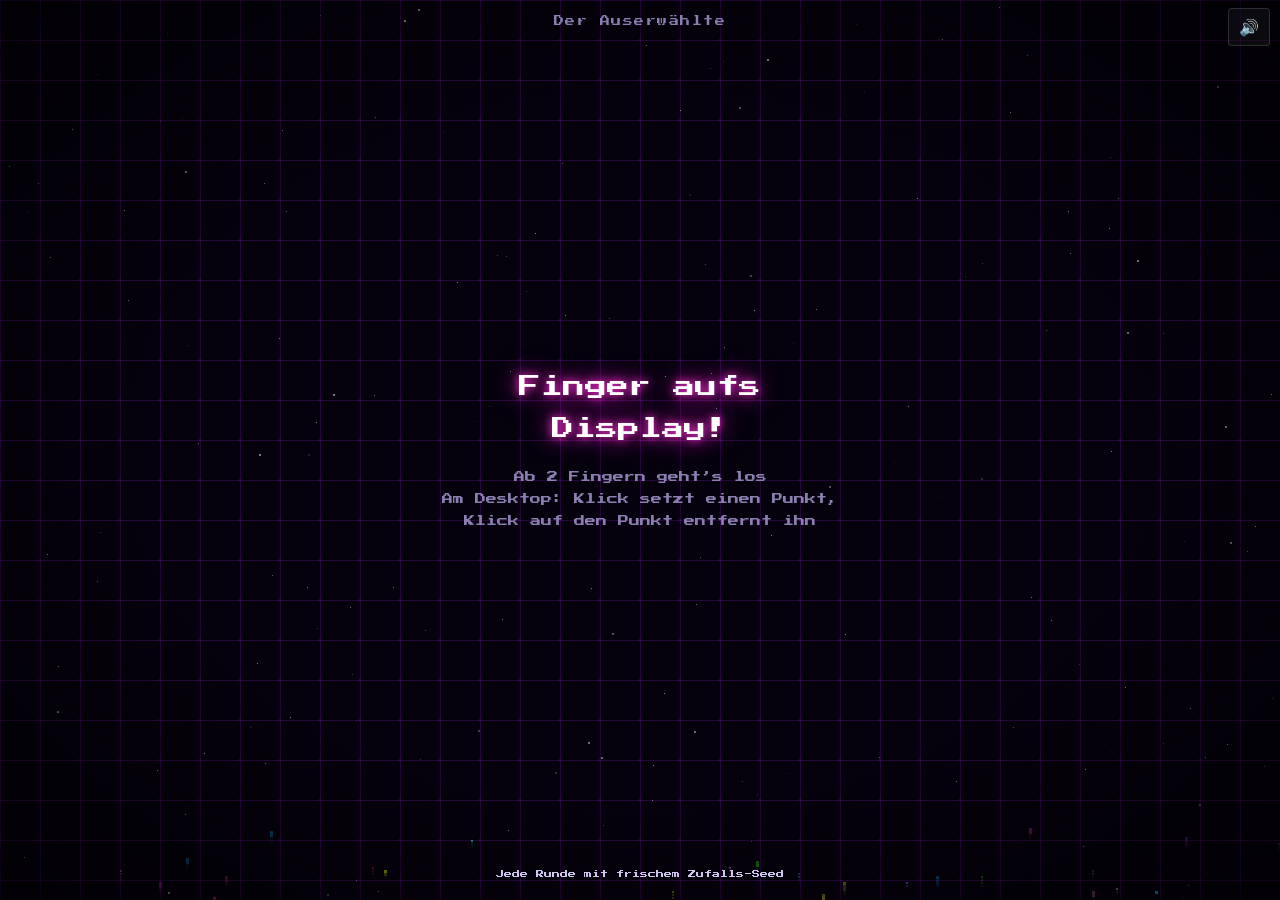
==== index.html @ 7e5a605e "index.html: Escape-Artefakte entfernen, die das Skript blockierten Zeile 58 enthielt $(\'msg\'), $(\" ====
<!DOCTYPE html>
<html lang="de">
<head>
<meta charset="utf-8">
<meta name="viewport" content="width=device-width, initial-scale=1, maximum-scale=1, user-scalable=no, viewport-fit=cover">
<meta name="theme-color" content="#05010d">
<meta name="apple-mobile-web-app-capable" content="yes">
<meta name="mobile-web-app-capable" content="yes">
<meta name="apple-mobile-web-app-status-bar-style" content="black-translucent">
<meta name="apple-mobile-web-app-title" content="Auserwählt">
<title>Der Auserwählte</title>
<link rel="preconnect" href="https://fonts.googleapis.com">
<link rel="preconnect" href="https://fonts.gstatic.com" crossorigin>
<link href="https://fonts.googleapis.com/css2?family=Press+Start+2P&display=swap" rel="stylesheet">
<style>
:root{--bg:#05010d;--fg:#f3ecff;--dim:#8a7fb0;--c:#ff2bd6;color-scheme:dark;box-sizing:border-box;padding-top:env(safe-area-inset-top,0px);padding-bottom:env(safe-area-inset-bottom,0px)}
@media (prefers-color-scheme: dark){:root:not([data-theme="light"]){--bg:#05010d;--fg:#f3ecff;--dim:#8a7fb0}}
:root[data-theme="dark"]{--bg:#05010d;--fg:#f3ecff;--dim:#8a7fb0}
*,*::before,*::after{box-sizing:inherit}
html{scroll-padding-top:env(safe-area-inset-top,0px)}
html,body{height:100%;margin:0;overflow:hidden;background:var(--bg);color:var(--fg);touch-action:none;-webkit-user-select:none;user-select:none;-webkit-touch-callout:none;overscroll-behavior:none;-webkit-tap-highlight-color:transparent}
body{font-family:"Press Start 2P",ui-monospace,"Courier New",monospace}
canvas{position:fixed;inset:0;width:100%;height:100%;display:block;touch-action:none}
.fx{position:fixed;inset:0;pointer-events:none}
#scan{background:repeating-linear-gradient(to bottom,transparent 0 3px,rgba(0,0,0,.07) 3px 4px)}
#vig{background:radial-gradient(ellipse at center,transparent 55%,rgba(0,0,0,.65) 100%)}
.hud{position:fixed;left:0;right:0;pointer-events:none;text-align:center;padding:0 18px}
#top{top:calc(env(safe-area-inset-top,0px) + 16px);font-size:10px;letter-spacing:.15em;color:var(--dim)}
#msg{top:50%;transform:translateY(-50%);font-size:clamp(13px,4vw,22px);line-height:1.9;color:#fff;text-shadow:0 0 8px var(--c),0 0 24px var(--c);transition:opacity .3s}
#msg small{display:block;font-size:.5em;line-height:2;color:var(--dim);text-shadow:none;margin-top:16px}
#msg.blink b{animation:blink 1.1s steps(2) infinite}
#msg b{font-weight:400}
@keyframes blink{50%{opacity:.2}}
#bottom{bottom:calc(env(safe-area-inset-bottom,0px) + 16px);font-size:8px;line-height:2.2;color:var(--dim)}
#seed{color:#cfc6f0}
#title{position:fixed;left:0;right:0;text-align:center;pointer-events:none;font-size:clamp(20px,7.4vw,64px);color:#fff;opacity:0;
  text-shadow:-3px 0 #00f0ff,3px 0 #ff2bd6,0 0 18px var(--c),0 0 48px var(--c),0 0 90px var(--c)}
#title.show{animation:slam .55s cubic-bezier(.2,1.7,.35,1) forwards,glitch 2.2s .6s infinite}
@keyframes slam{0%{opacity:0;transform:scale(4) rotate(-6deg)}100%{opacity:1;transform:scale(1) rotate(0)}}
@keyframes glitch{0%,86%,100%{transform:none;opacity:1}88%{transform:translate(-6px,2px) skewX(12deg)}90%{transform:translate(5px,-2px);opacity:.7}92%{transform:translate(-2px,0) skewX(-8deg)}94%{transform:none}}
#mute{position:fixed;top:calc(env(safe-area-inset-top,0px) + 8px);right:10px;background:rgba(255,255,255,.04);border:1px solid rgba(255,255,255,.14);color:var(--fg);font:inherit;font-size:16px;padding:8px 10px;border-radius:4px;touch-action:none;cursor:pointer}
#mute:focus-visible{outline:2px solid #00f0ff;outline-offset:2px}
</style>
</head>
<body>
<canvas id="c"></canvas>
<div class="fx" id="vig"></div>
<div class="fx" id="scan"></div>
<div class="hud" id="top">Der Auserwählte</div>
<div class="hud" id="msg"></div>
<div id="title">AUSERWÄHLT!</div>
<div class="hud" id="bottom"><div id="seed">Jede Runde mit frischem Zufalls-Seed</div><div id="hint"></div></div>
<button id="mute" aria-label="Ton an oder aus">🔊</button>
<script>
(()=>{
const cv=document.getElementById('c'),ctx=cv.getContext('2d');
const $=id=>document.getElementById(id);
const msgEl=$('msg'),titleEl=$('title'),seedEl=$('seed'),hintEl=$('hint'),topEl=$('top'),muteBtn=$('mute');
const FINE=matchMedia('(hover:hover) and (pointer:fine)').matches;
const RM=matchMedia('(prefers-reduced-motion: reduce)').matches;
let W=0,H=0,DPR=1;
function resize(){DPR=Math.min(window.devicePixelRatio||1,3);W=window.innerWidth;H=window.innerHeight;cv.width=Math.round(W*DPR);cv.height=Math.round(H*DPR);ctx.setTransform(DPR,0,0,DPR,0,0);ctx.fillStyle='#05010d';ctx.fillRect(0,0,W,H);}
window.addEventListener('resize',resize);resize();

const NEON=['#ff2bd6','#00f0ff','#39ff14','#fff01f','#ff6b00','#b026ff','#ff1744','#00ff9c','#4d7cff','#ff9ef5','#c6ff00','#00b3ff'];
const cache={};
function rgb(h){if(cache[h])return cache[h];const n=parseInt(h.slice(1),16);return cache[h]=[(n>>16)&255,(n>>8)&255,n&255];}
function rgba(h,a){const c=rgb(h);return 'rgba('+c[0]+','+c[1]+','+c[2]+','+a+')';}

/* ---------- Zufall: frischer Seed je Runde + seeded PRNG ---------- */
let entropy=(Math.random()*4294967296)>>>0;
function mix(e){entropy=Math.imul(entropy^((e.clientX*1000)|0)^(((e.clientY*1000)|0)<<7)^((performance.now()*1000)|0),2654435761)>>>0;}
function sfc32(a,b,c,d){return function(){a>>>=0;b>>>=0;c>>>=0;d>>>=0;let t=(a+b)|0;a=b^(b>>>9);b=(c+(c<<3))|0;c=(c<<21)|(c>>>11);d=(d+1)|0;t=(t+d)|0;c=(c+t)|0;return (t>>>0)/4294967296;};}
function freshSeed(){const s=new Uint32Array(4);
  if(window.crypto&&crypto.getRandomValues)crypto.getRandomValues(s);else for(let i=0;i<4;i++)s[i]=(Math.random()*4294967296)>>>0;
  s[0]^=(performance.now()*1000)>>>0;s[1]^=Date.now()>>>0;s[2]^=entropy;s[3]^=(Math.random()*4294967296)>>>0;
  if(!(s[0]|s[1]|s[2]|s[3]))s[3]=1;return s;}

/* ---------- Sound ---------- */
let AC=null,master=null,muted=false;
function initAudio(){if(!AC){const A=window.AudioContext||window.webkitAudioContext;if(!A)return;AC=new A();master=AC.createGain();master.gain.value=.6;master.connect(AC.destination);}if(AC.state==='suspended')AC.resume();}
function tone(f,d,type,v,slide,delay){if(!AC||muted)return;const t=AC.currentTime+(delay||0);const o=AC.createOscillator(),g=AC.createGain();o.type=type||'square';o.frequency.setValueAtTime(f,t);if(slide)o.frequency.exponentialRampToValueAtTime(Math.max(20,f*slide),t+d);g.gain.setValueAtTime(.0001,t);g.gain.exponentialRampToValueAtTime(v||.06,t+.008);g.gain.exponentialRampToValueAtTime(.0001,t+d);o.connect(g);g.connect(master);o.start(t);o.stop(t+d+.05);}
function noise(d,v,delay){if(!AC||muted)return;const t=AC.currentTime+(delay||0);const len=Math.floor(AC.sampleRate*d);const b=AC.createBuffer(1,len,AC.sampleRate);const ch=b.getChannelData(0);for(let i=0;i<len;i++)ch[i]=Math.random()*2-1;const s=AC.createBufferSource();s.buffer=b;const f=AC.createBiquadFilter();f.type='lowpass';f.frequency.setValueAtTime(7000,t);f.frequency.exponentialRampToValueAtTime(60,t+d);const g=AC.createGain();g.gain.setValueAtTime(v,t);g.gain.exponentialRampToValueAtTime(.0001,t+d);s.connect(f);f.connect(g);g.connect(master);s.start(t);s.stop(t+d);}
function buzz(p){if(navigator.vibrate)try{navigator.vibrate(p)}catch(e){}}
muteBtn.addEventListener('pointerdown',e=>{e.stopPropagation();});
muteBtn.addEventListener('click',()=>{muted=!muted;muteBtn.textContent=muted?'🔇':'🔊';});

/* ---------- Zustand ---------- */
const fingers=new Map(),touches=new Set(),parts=[],rings=[];
let state='idle',waitStart=0,lastTick=-1,order=[],hl=-1,steps=0,step=0,nextAt=0,finalHold=false,winner=null;
let finaleStart=0,doneStart=0,resetAt=0,nextFw=0,round=0,mouseN=0,shake=0,flash=0,flashCol='#ffffff',beam=null;
const WAIT=1500,PICK_MS=5600;let baseR=44,delays=[];

function addP(p){if(parts.length<6500)parts.push(p);}
function burst(x,y,col,n,spd,sz){for(let i=0;i<n;i++){const a=Math.random()*6.2832,s=(.25+Math.random())*spd,life=28+Math.random()*50;
  addP({x,y,vx:Math.cos(a)*s,vy:Math.sin(a)*s,life,max:life,size:sz||(2+(Math.random()*4|0)),col:Math.random()<.15?'#ffffff':col,drag:.955,g:0});}}
function pixRing(x,y,col,dur,maxR,w,delay){rings.push({x,y,col,t0:performance.now()+(delay||0),dur,maxR,w});}

function pickColor(){const used=new Set([...fingers.values()].map(f=>f.col));const free=NEON.filter(c=>!used.has(c));const pool=free.length?free:NEON;return pool[Math.floor(Math.random()*pool.length)];}
function addFinger(id,x,y,mouse){const f={id,x,y,col:pickColor(),born:performance.now(),mouse,ph:Math.random()*6.2832,lifted:false,dying:0};
  fingers.set(id,f);burst(x,y,f.col,50,5);pixRing(x,y,f.col,520,130,6);tone(300+fingers.size*90,.12,'square',.06,1.6);buzz(15);armWait();}
function dropFinger(id){const f=fingers.get(id);if(!f)return;
  if(state==='idle'||state==='waiting'){fingers.delete(id);burst(f.x,f.y,f.col,34,3);tone(260,.1,'triangle',.05,.5);armWait();}
  else f.lifted=true;}
function armWait(){if(fingers.size>=2){state='waiting';waitStart=performance.now();lastTick=-1;}else state='idle';updHud();}
function reset(){fingers.clear();order=[];winner=null;hl=-1;beam=null;state='idle';resetAt=0;titleEl.className='';updHud();}

/* ---------- Eingabe ---------- */
cv.addEventListener('pointerdown',e=>{e.preventDefault();initAudio();mix(e);const now=performance.now();
  if(e.pointerType==='mouse'){if(e.button!==0)return;
    if(state==='done'){reset();return;}
    if(state==='choosing'||state==='finale')return;
    for(const f of fingers.values())if(f.mouse&&Math.hypot(f.x-e.clientX,f.y-e.clientY)<60){dropFinger(f.id);return;}
    addFinger('m'+(mouseN++),e.clientX,e.clientY,true);return;}
  const wasEmpty=touches.size===0;touches.add(e.pointerId);
  if(state==='done'){if(wasEmpty&&now-doneStart>800)reset();else return;}
  if(state==='choosing'||state==='finale')return;
  addFinger(e.pointerId,e.clientX,e.clientY,false);
},{passive:false});
cv.addEventListener('pointermove',e=>{mix(e);const f=fingers.get(e.pointerId);if(f&&!f.lifted&&!f.mouse&&state!=='finale'&&state!=='done'){f.x=e.clientX;f.y=e.clientY;}},{passive:true});
function up(e){if(e.pointerType==='mouse')return;touches.delete(e.pointerId);dropFinger(e.pointerId);
  if(state==='done'&&touches.size===0)resetAt=Math.max(performance.now()+1400,doneStart+2600);}
cv.addEventListener('pointerup',up);cv.addEventListener('pointercancel',up);
['touchstart','touchmove','touchend'].forEach(t=>document.addEventListener(t,e=>{if(e.target===cv)e.preventDefault();},{passive:false}));
document.addEventListener('gesturestart',e=>e.preventDefault());
document.addEventListener('contextmenu',e=>e.preventDefault());

/* ---------- HUD ---------- */
function updHud(){let h='',blink=false;
  if(state==='idle'){if(fingers.size===0){h='<b>Finger aufs<br>Display!</b><small>Ab 2 Fingern geht’s los'+(FINE?'<br>Am Desktop: Klick setzt einen Punkt,<br>Klick auf den Punkt entfernt ihn':'')+'</small>';blink=true;}
    else h='Noch ein<br>Finger …<small>Mindestens 2 Spieler</small>';}
  else if(state==='waiting')h='Still<br>halten …';
  else if(state==='choosing')h='Das Schicksal<br>wählt …';
  msgEl.innerHTML=h;msgEl.classList.toggle('blink',blink);
  msgEl.style.opacity=(state==='finale'||state==='done')?0:(fingers.size?.6:1);
  hintEl.textContent=state==='done'?(order.some(f=>!f.mouse)?'Alle Finger loslassen für die nächste Runde':'Klick für die nächste Runde'):'';
  topEl.textContent=round?'Der Auserwählte – Runde '+round:'Der Auserwählte';}
updHud();

/* ---------- Auswahl ---------- */
function startChoosing(){const now=performance.now();const s=freshSeed();
  const hex=[...s].map(v=>v.toString(16).padStart(8,'0')).join('').toUpperCase();
  const rng=sfc32(s[0],s[1],s[2],s[3]);for(let i=0;i<24;i++)rng();
  const list=[...fingers.values()];let cx=0,cy=0;list.forEach(f=>{cx+=f.x;cy+=f.y;});cx/=list.length;cy/=list.length;
  order=list.sort((a,b)=>Math.atan2(a.y-cy,a.x-cx)-Math.atan2(b.y-cy,b.x-cx));
  const n=order.length,win=Math.floor(rng()*n),start=Math.floor(rng()*n),laps=(n>=5?3:4)+Math.floor(rng()*2);
  steps=laps*n+((win-start+n)%n);step=0;{let sw=0;const w=[];for(let i=1;i<=steps;i++){const v=.05+Math.pow(i/steps,3.2);w.push(v);sw+=v;}delays=w.map(v=>Math.min(950,Math.max(28,PICK_MS*v/sw)));}hl=start;winner=order[win];nextAt=now+260;finalHold=false;state='choosing';round++;
  seedEl.textContent='Seed 0x'+hex.slice(0,16)+'…';
  tone(70,.7,'sawtooth',.1,3);order.forEach(f=>pixRing(f.x,f.y,f.col,600,160,5));updHud();}

function startFinale(){const now=performance.now(),w=winner;state='finale';finaleStart=now;
  shake=RM?0:32;flash=RM?.35:.9;flashCol=w.col;beam=null;
  for(let i=0;i<1000;i++){const a=Math.random()*6.2832,s=2+Math.random()*17,life=50+Math.random()*95;
    addP({x:w.x,y:w.y,vx:Math.cos(a)*s,vy:Math.sin(a)*s,life,max:life,size:3+(Math.random()*6|0),
      col:Math.random()<.2?'#ffffff':(Math.random()<.15?NEON[Math.random()*NEON.length|0]:w.col),drag:.955,g:.045});}
  const big=Math.hypot(W,H);for(let i=0;i<6;i++)pixRing(w.x,w.y,i%2?'#ffffff':w.col,950,big,10-i,i*110);
  order.forEach(f=>{if(f===w)return;f.dying=now;
    for(let i=0;i<130;i++)addP({x:f.x+(Math.random()-.5)*70,y:f.y+(Math.random()-.5)*70,vx:(Math.random()-.5)*8,vy:(Math.random()-.5)*8,life:220,max:220,size:3+(Math.random()*3|0),col:f.col,drag:.94,g:0,home:w,delay:Math.random()*25});});
  tone(55,1.8,'sawtooth',.22,.45);tone(110,1.3,'square',.1,.3);noise(1.3,.35);
  [523,659,784,1047,1319,1568].forEach((f,i)=>tone(f,.25,'square',.055,0,.15+i*.07));
  [523,659,784,1047].forEach(f=>tone(f,1.6,'triangle',.06,0,.62));
  buzz([90,40,260]);
  titleEl.style.setProperty('--c',w.col);titleEl.style.top=w.y<H/2?'72%':'18%';
  titleEl.className='';void titleEl.offsetWidth;titleEl.className='show';updHud();}

/* ---------- Update ---------- */
function rain(n){for(let i=0;i<n;i++){const life=H/5+40;addP({x:Math.random()*W,y:-10,vx:0,vy:5+Math.random()*7,life,max:life,size:3+(Math.random()*4|0),col:Math.random()<.3?'#ffffff':winner.col,drag:1,g:.05});}}
function update(now,k){
  if(state==='idle'&&Math.random()<.55*k){const life=260+Math.random()*200;addP({x:Math.random()*W,y:H+6,vx:0,vy:-(.3+Math.random()*1),life,max:life,size:2+(Math.random()*2|0),col:NEON[Math.random()*NEON.length|0],drag:1,g:0,dim:true});}
  if(state==='waiting'){const p=(now-waitStart)/WAIT,seg=Math.floor(p*8);
    if(seg>lastTick&&seg<8){lastTick=seg;tone(420+seg*70,.05,'square',.035);}
    fingers.forEach(f=>{if(Math.random()<.35*k){const a=Math.random()*6.2832;addP({x:f.x+Math.cos(a)*60,y:f.y+Math.sin(a)*60,vx:0,vy:-1-Math.random()*2,life:40,max:40,size:3,col:f.col,drag:.98,g:0});}});
    if(p>=1)startChoosing();}
  if(state==='choosing'){
    if(now>=nextAt){
      if(finalHold)startFinale();
      else{const prev=order[hl];hl=(hl+1)%order.length;step++;const cur=order[hl],p=step/steps;
        beam={a:prev,b:cur,t:now,col:cur.col};
        burst(cur.x,cur.y,cur.col,(18+p*34)|0,3+p*5);pixRing(cur.x,cur.y,cur.col,360,100,4);
        tone(200+p*760,.07,'square',.05+p*.04);if(!RM)shake=Math.max(shake,1+p*5);buzz(8);
        nextAt=now+delays[step-1];
        if(step>=steps){finalHold=true;nextAt=now+1500;[0,.38,.9,1.15].forEach(d=>tone(60,.3,'sine',.3,0,d));noise(.25,.08,.38);}}}
    if(finalHold){const w=order[hl];for(let i=0;i<Math.round(4*k);i++){const a=Math.random()*6.2832,r=40+Math.random()*50;addP({x:w.x+Math.cos(a)*r,y:w.y+Math.sin(a)*r,vx:-Math.cos(a)*3,vy:-Math.sin(a)*3,life:18,max:18,size:3,col:Math.random()<.5?'#fff':w.col,drag:1,g:0});}}}
  if(state==='finale'){const el=now-finaleStart;rain(Math.round(9*k));
    if(Math.random()<.18*k)burst(winner.x,winner.y,winner.col,40,11);
    if(el>1900){state='done';doneStart=now;nextFw=now+300;if(touches.size===0&&order.some(f=>!f.mouse))resetAt=now+3200;updHud();}}
  if(state==='done'){rain(Math.round(2*k));
    if(now>nextFw){nextFw=now+450+Math.random()*700;const x=W*(.12+Math.random()*.76),y=H*(.12+Math.random()*.6),c=Math.random()<.6?winner.col:NEON[Math.random()*NEON.length|0];
      burst(x,y,c,80,7);pixRing(x,y,c,500,90,4);noise(.18,.06);}
    if(resetAt&&now>resetAt)reset();}
}

/* ---------- Zeichnen ---------- */
let stars=null,sW=0,sH=0;
function drawGrid(now){const c=winner&&(state==='finale'||state==='done')?winner.col:'#b026ff',hp=1/DPR;
  ctx.fillStyle=rgba(c,.09);for(let x=0;x<W;x+=40)ctx.fillRect(x,0,hp,H);for(let y=0;y<H;y+=40)ctx.fillRect(0,y,W,hp);
  ctx.fillStyle=rgba(c,.12);for(let x=0;x<W;x+=40)for(let y=0;y<H;y+=40)ctx.fillRect(x-1,y-1,2,2);
  if(!stars||sW!==W||sH!==H){sW=W;sH=H;stars=[];const n=Math.round(W*H/5000);for(let i=0;i<n;i++)stars.push({x:Math.random()*W|0,y:Math.random()*H|0,s:Math.random()<.15?2:1,p:Math.random()*6.28,v:.5+Math.random()*2});}
  for(const s of stars){const a=.12+.18*Math.sin(now/600*s.v+s.p);if(a<=0)continue;ctx.fillStyle='rgba(255,255,255,'+a.toFixed(2)+')';ctx.fillRect(s.x,s.y,s.s,s.s);}}
function drawWave(now){if(!winner||!(state==='finale'||state==='done'))return;const el=now-finaleStart;if(el>2600)return;
  const maxD=Math.hypot(W,H),cell=14,wx=winner.x,wy=winner.y;
  const fr=[[el/1100*maxD,winner.col,1],[(el-260)/1100*maxD,'#ffffff',.7],[(el-620)/1300*maxD,winner.col,.5]];
  for(let gy=0;gy<H;gy+=cell)for(let gx=0;gx<W;gx+=cell){const d=Math.hypot(gx+7-wx,gy+7-wy);
    for(let j=0;j<3;j++){const r=fr[j][0];if(r<=0)continue;const q=Math.abs(d-r);
      if(q<48){if(Math.random()<.88){ctx.fillStyle=rgba(fr[j][1],((1-q/48)*fr[j][2]).toFixed(3));ctx.fillRect(gx+1,gy+1,cell-2,cell-2);}}
      else if(j===0&&d<r&&Math.random()<.025){ctx.fillStyle=rgba(winner.col,.3);ctx.fillRect(gx+1,gy+1,cell-2,cell-2);}}}}
function drawRings(now){for(let i=rings.length-1;i>=0;i--){const r=rings[i];if(now<r.t0)continue;const p=(now-r.t0)/r.dur;
  if(p>=1){rings.splice(i,1);continue;}const R=r.maxR*(1-Math.pow(1-p,3)),n=Math.min(260,Math.max(12,R*6.2832/9|0)),s=Math.max(2,r.w*(1-p)+2);
  ctx.fillStyle=rgba(r.col,(1-p).toFixed(3));for(let j=0;j<n;j++){const a=j/n*6.2832;ctx.fillRect((r.x+Math.cos(a)*R-s/2)|0,(r.y+Math.sin(a)*R-s/2)|0,s,s);}}}
function drawBeam(now){if(!beam)return;const age=now-beam.t;if(age>200){beam=null;return;}const a=1-age/200;
  const x1=beam.a.x,y1=beam.a.y,x2=beam.b.x,y2=beam.b.y,dx=x2-x1,dy=y2-y1,L=Math.hypot(dx,dy)||1,nx=-dy/L,ny=dx/L;
  const segs=Math.max(6,L/22|0);let px=x1,py=y1;ctx.fillStyle=rgba(beam.col,a.toFixed(3));
  for(let i=1;i<=segs;i++){const t=i/segs,o=i===segs?0:(Math.random()-.5)*26;const qx=x1+dx*t+nx*o,qy=y1+dy*t+ny*o;
    const sl=Math.hypot(qx-px,qy-py),st=Math.max(1,sl/5|0);for(let j=0;j<st;j++){ctx.fillRect((px+(qx-px)*j/st-3)|0,(py+(qy-py)*j/st-3)|0,6,6);}px=qx;py=qy;}}
function drawParts(k){
  for(let i=parts.length-1;i>=0;i--){const p=parts[i];
    if(p.home){if(p.delay>0)p.delay-=k;else{const dx=p.home.x-p.x,dy=p.home.y-p.y,d=Math.hypot(dx,dy)||1;p.vx+=dx/d*1.5*k;p.vy+=dy/d*1.5*k;
      if(d<26){p.life=0;if(Math.random()<.3)burst(p.home.x,p.home.y,'#ffffff',2,4,2);}}}
    const dr=Math.pow(p.drag,k);p.vx*=dr;p.vy*=dr;p.vy+=p.g*k;p.x+=p.vx*k;p.y+=p.vy*k;p.life-=k;
    if(p.life<=0||p.y>H+40||p.y<-60&&p.vy<0&&!p.dim){parts[i]=parts[parts.length-1];parts.pop();continue;}
    ctx.globalAlpha=Math.min(1,p.life/p.max*1.5)*(p.dim?.35:1);ctx.fillStyle=p.col;
    ctx.fillRect(((p.x/3)|0)*3,((p.y/3)|0)*3,p.size,p.size);}
  ctx.globalAlpha=1;}
function drawFinger(f,now,o){
  let x=f.x,y=f.y;const age=Math.min(1,(now-f.born)/220),e=1-Math.pow(1-age,3);
  let R=baseR*e*(1+.07*Math.sin(now/170+f.ph))*(o.scale||1),a=(f.lifted&&state!=='done'&&state!=='finale'?.55:1)*(o.alpha==null?1:o.alpha);
  if(o.jit){x+=(Math.random()-.5)*o.jit;y+=(Math.random()-.5)*o.jit;}
  if(R<1||a<=.01)return;const c=f.col;ctx.globalAlpha=a;
  const g=ctx.createRadialGradient(x,y,0,x,y,R*2.4);g.addColorStop(0,rgba(c,.55));g.addColorStop(.4,rgba(c,.18));g.addColorStop(1,rgba(c,0));
  ctx.fillStyle=g;ctx.beginPath();ctx.arc(x,y,R*2.4,0,6.2832);ctx.fill();
  ctx.shadowColor=c;ctx.shadowBlur=18;ctx.lineWidth=7;ctx.strokeStyle=c;ctx.beginPath();ctx.arc(x,y,R,0,6.2832);ctx.stroke();ctx.shadowBlur=0;
  ctx.lineWidth=2;ctx.strokeStyle='#ffffff';ctx.beginPath();ctx.arc(x,y,R,0,6.2832);ctx.stroke();
  const sp=now/(o.hot?300:900)+f.ph;ctx.lineWidth=3;ctx.strokeStyle=o.hot?'#ffffff':c;ctx.setLineDash([R*.32,R*.18]);ctx.beginPath();ctx.arc(x,y,R*.74,sp,sp+6.2832);ctx.stroke();ctx.setLineDash([]);
  ctx.lineWidth=1.5;ctx.strokeStyle=rgba(c,.7);ctx.beginPath();ctx.arc(x,y,R*.5,0,6.2832);ctx.stroke();
  ctx.fillStyle=c;ctx.beginPath();ctx.arc(x,y,R*.26,0,6.2832);ctx.fill();ctx.fillStyle='#ffffff';ctx.beginPath();ctx.arc(x,y,R*.15,0,6.2832);ctx.fill();
  ctx.fillStyle=rgba(c,.9);for(let i=0;i<4;i++){const an=i*1.5708+sp*.25;ctx.save();ctx.translate(x+Math.cos(an)*R*1.08,y+Math.sin(an)*R*1.08);ctx.rotate(an);ctx.fillRect(0,-1.5,R*.15,3);ctx.restore();}
  const n=o.orbit||8,rot=now/(o.hot?130:420)+f.ph;ctx.fillStyle=c;
  for(let i=0;i<n;i++){const an=rot+i*6.2832/n;ctx.fillRect((x+Math.cos(an)*(R*1.3+4)-3)|0,(y+Math.sin(an)*(R*1.3+4)-3)|0,6,6);}
  if(o.prog!=null){const segs=24,lit=Math.floor(o.prog*segs);for(let i=0;i<segs;i++){const an=-Math.PI/2+i*6.2832/segs;
    ctx.fillStyle=i<lit?'#ffffff':rgba(c,.25);ctx.fillRect((x+Math.cos(an)*(R*1.6+6)-3)|0,(y+Math.sin(an)*(R*1.6+6)-3)|0,6,6);}}
  ctx.globalAlpha=1;return R;}
function drawBrackets(x,y,s,col){const L=Math.max(10,s*.35),t=3;ctx.fillStyle=col;
  [[-1,-1],[1,-1],[-1,1],[1,1]].forEach(([sx,sy])=>{const cx=Math.round(x+sx*s),cy=Math.round(y+sy*s);ctx.fillRect(sx<0?cx:cx-L,cy-(sy<0?0:t),L,t);ctx.fillRect(cx-(sx<0?0:t),sy<0?cy:cy-L,t,L);});}
const CROWN=['1...1...1','11.111.11','111111111','111111111','1.1.1.1.1'];
function drawCrown(w,R,now){const s=7,x0=w.x-31.5,y0=w.y-R-62+Math.sin(now/260)*5;
  for(let r=0;r<CROWN.length;r++)for(let c=0;c<9;c++)if(CROWN[r][c]==='1'){ctx.fillStyle=r===0||(r===4&&c%2===0)?'#ffffff':'#ffe14d';ctx.fillRect(x0+c*s,y0+r*s,s-1,s-1);}}
function drawFingers(now){
  if(state==='idle'||state==='waiting'){const p=state==='waiting'?Math.min(1,(now-waitStart)/WAIT):null;fingers.forEach(f=>drawFinger(f,now,{prog:p}));return;}
  if(state==='choosing'){const cur=order[hl];order.forEach(f=>{const hot=f===cur;drawFinger(f,now,{hot,scale:hot?1.32:.9,alpha:hot?1:.42,orbit:hot?12:6,jit:finalHold&&hot?5:0});});
    drawBrackets(cur.x,cur.y,baseR*(finalHold?1.9+.25*Math.sin(now/60):2.2),finalHold?'#ffffff':cur.col);return;}
  order.forEach(f=>{if(f===winner||!f.dying)return;const t=(now-f.dying)/650;if(t<1)drawFinger(f,now,{scale:1-t,alpha:1-t,jit:10*t});});
  const R=drawFinger(winner,now,{hot:true,scale:1.55+.1*Math.sin(now/150),orbit:16});
  if(state==='done'||now-finaleStart>500)drawCrown(winner,R||70,now);}

let last=performance.now();
function frame(now){const dt=Math.min(50,now-last);last=now;const k=dt/16.667;
  {const n=(state==='finale'||state==='done')?1:Math.max(fingers.size,order.length,1);const tgt=44*Math.min(1,Math.sqrt(4/n))*Math.min(1.4,Math.max(.8,Math.min(W,H)/400));baseR+=(tgt-baseR)*Math.min(1,.15*k);}
  update(now,k);
  ctx.setTransform(DPR,0,0,DPR,0,0);ctx.globalCompositeOperation='source-over';
  ctx.fillStyle='rgba(5,1,13,.42)';ctx.fillRect(0,0,W,H);
  if(shake>0){ctx.translate((Math.random()-.5)*shake*2,(Math.random()-.5)*shake*2);shake*=Math.pow(.88,k);if(shake<.15)shake=0;}
  drawGrid(now);
  ctx.globalCompositeOperation='lighter';
  if(winner&&state==='done'){const g=ctx.createRadialGradient(winner.x,winner.y,0,winner.x,winner.y,Math.hypot(W,H)*.6);g.addColorStop(0,rgba(winner.col,.12));g.addColorStop(1,rgba(winner.col,0));ctx.fillStyle=g;ctx.fillRect(-40,-40,W+80,H+80);}
  drawWave(now);drawRings(now);drawBeam(now);drawParts(k);drawFingers(now);
  ctx.globalCompositeOperation='source-over';
  if(flash>.01){ctx.setTransform(DPR,0,0,DPR,0,0);ctx.fillStyle=rgba(flashCol,flash.toFixed(3));ctx.fillRect(0,0,W,H);flash*=Math.pow(.86,k);}
  requestAnimationFrame(frame);}
requestAnimationFrame(frame);
})();
</script>
</body>
</html>
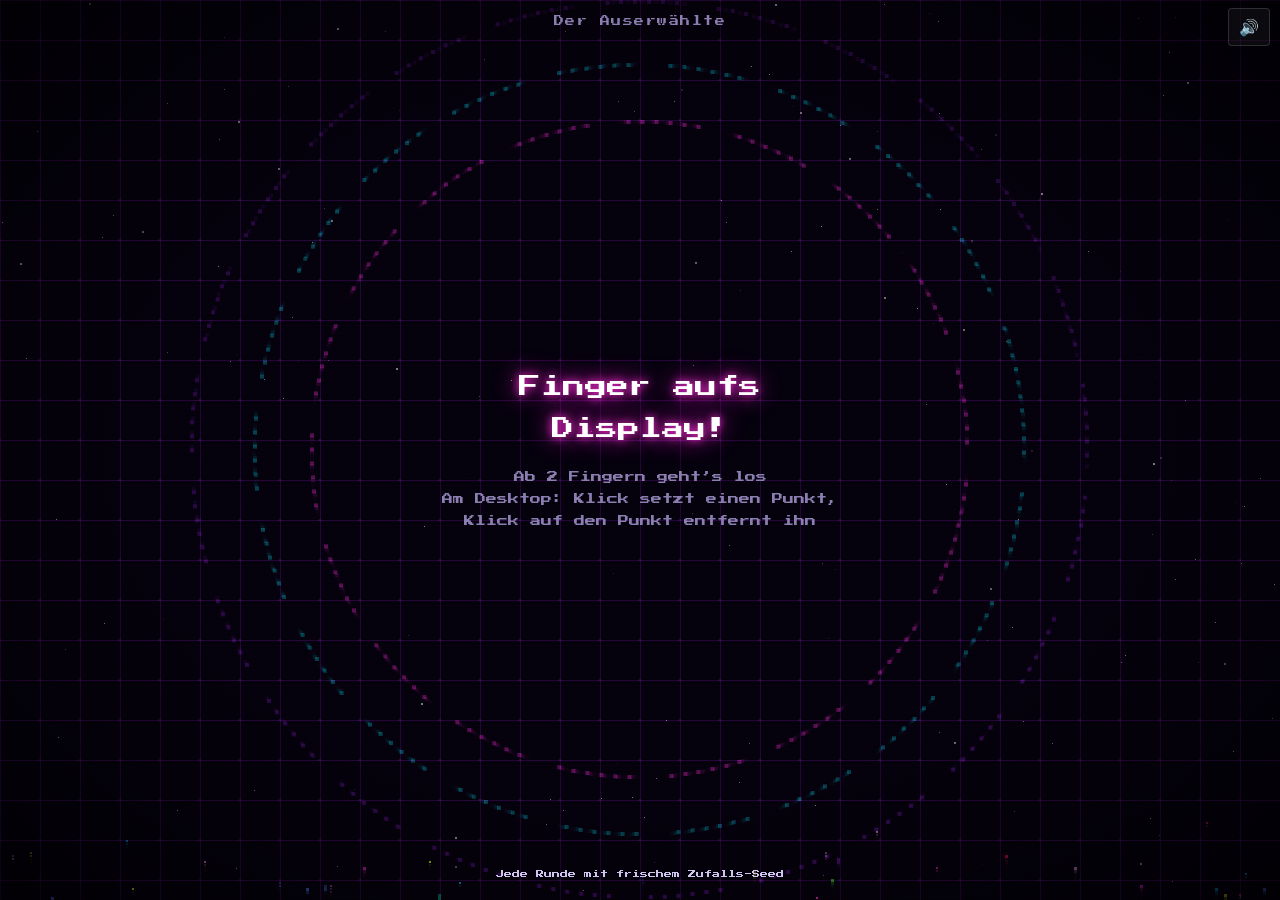
==== commit 7babbb1f: "Grafik ausbauen, Zufallskern testbar machen und mit Fairness-Tests prüfen Grafik: - Countdown: Energ" ====
--- a/index.html
+++ b/index.html
@@ -30,6 +30,8 @@
 #msg small{display:block;font-size:.5em;line-height:2;color:var(--dim);text-shadow:none;margin-top:16px}
 #msg.blink b{animation:blink 1.1s steps(2) infinite}
 #msg b{font-weight:400}
+#msg.up{top:calc(env(safe-area-inset-top,0px) + 40px);transform:none;font-size:clamp(11px,3.2vw,15px)}
+#msg.up small{font-size:.65em;margin-top:6px}
 @keyframes blink{50%{opacity:.2}}
 #bottom{bottom:calc(env(safe-area-inset-bottom,0px) + 16px);font-size:8px;line-height:2.2;color:var(--dim)}
 #seed{color:#cfc6f0}
@@ -51,6 +53,27 @@
 <div id="title">AUSERWÄHLT!</div>
 <div class="hud" id="bottom"><div id="seed">Jede Runde mit frischem Zufalls-Seed</div><div id="hint"></div></div>
 <button id="mute" aria-label="Ton an oder aus">🔊</button>
+<script id="fate">
+/* ---------- Zufall: frischer Seed je Runde + seeded PRNG (ohne DOM, damit tests/ ihn direkt prüfen) ---------- */
+var Fate=(()=>{
+let entropy=(Math.random()*4294967296)>>>0;
+function mix(x,y,t){entropy=Math.imul(entropy^((x*1000)|0)^(((y*1000)|0)<<7)^((t*1000)|0),2654435761)>>>0;}
+function sfc32(a,b,c,d){return function(){a>>>=0;b>>>=0;c>>>=0;d>>>=0;let t=(a+b)|0;a=b^(b>>>9);b=(c+(c<<3))|0;c=(c<<21)|(c>>>11);d=(d+1)|0;t=(t+d)|0;c=(c+t)|0;return (t>>>0)/4294967296;};}
+function freshSeed(){const s=new Uint32Array(4);
+  if(typeof crypto!=='undefined'&&crypto.getRandomValues)crypto.getRandomValues(s);else for(let i=0;i<4;i++)s[i]=(Math.random()*4294967296)>>>0;
+  s[0]^=(performance.now()*1000)>>>0;s[1]^=Date.now()>>>0;s[2]^=entropy;s[3]^=(Math.random()*4294967296)>>>0;
+  if(!(s[0]|s[1]|s[2]|s[3]))s[3]=1;return s;}
+/* Finger im Uhrzeigersinn um ihren Schwerpunkt – in dieser Reihenfolge springt die Auswahl */
+function ring(list){let cx=0,cy=0;list.forEach(f=>{cx+=f.x;cy+=f.y;});cx/=list.length;cy/=list.length;
+  return list.slice().sort((a,b)=>Math.atan2(a.y-cy,a.x-cx)-Math.atan2(b.y-cy,b.x-cx));}
+/* Gewinner und Startpunkt unabhängig ziehen; nach steps Sprüngen steht die Markierung genau auf dem Gewinner */
+function plan(n,rng){const win=Math.floor(rng()*n),start=Math.floor(rng()*n),laps=(n>=5?3:4)+Math.floor(rng()*2);
+  return {win,start,laps,steps:laps*n+((win-start+n)%n)};}
+function draw(list){const s=freshSeed(),rng=sfc32(s[0],s[1],s[2],s[3]);for(let i=0;i<24;i++)rng();
+  const p=plan(list.length,rng);p.order=ring(list);p.hex=[...s].map(v=>v.toString(16).padStart(8,'0')).join('').toUpperCase();return p;}
+return {mix,sfc32,freshSeed,ring,plan,draw};
+})();
+</script>
 <script>
 (()=>{
 const cv=document.getElementById('c'),ctx=cv.getContext('2d');
@@ -67,14 +90,7 @@
 function rgb(h){if(cache[h])return cache[h];const n=parseInt(h.slice(1),16);return cache[h]=[(n>>16)&255,(n>>8)&255,n&255];}
 function rgba(h,a){const c=rgb(h);return 'rgba('+c[0]+','+c[1]+','+c[2]+','+a+')';}
 
-/* ---------- Zufall: frischer Seed je Runde + seeded PRNG ---------- */
-let entropy=(Math.random()*4294967296)>>>0;
-function mix(e){entropy=Math.imul(entropy^((e.clientX*1000)|0)^(((e.clientY*1000)|0)<<7)^((performance.now()*1000)|0),2654435761)>>>0;}
-function sfc32(a,b,c,d){return function(){a>>>=0;b>>>=0;c>>>=0;d>>>=0;let t=(a+b)|0;a=b^(b>>>9);b=(c+(c<<3))|0;c=(c<<21)|(c>>>11);d=(d+1)|0;t=(t+d)|0;c=(c+t)|0;return (t>>>0)/4294967296;};}
-function freshSeed(){const s=new Uint32Array(4);
-  if(window.crypto&&crypto.getRandomValues)crypto.getRandomValues(s);else for(let i=0;i<4;i++)s[i]=(Math.random()*4294967296)>>>0;
-  s[0]^=(performance.now()*1000)>>>0;s[1]^=Date.now()>>>0;s[2]^=entropy;s[3]^=(Math.random()*4294967296)>>>0;
-  if(!(s[0]|s[1]|s[2]|s[3]))s[3]=1;return s;}
+const mix=e=>Fate.mix(e.clientX,e.clientY,performance.now());
 
 /* ---------- Sound ---------- */
 let AC=null,master=null,muted=false;
@@ -89,14 +105,23 @@
 const fingers=new Map(),touches=new Set(),parts=[],rings=[];
 let state='idle',waitStart=0,lastTick=-1,order=[],hl=-1,steps=0,step=0,nextAt=0,finalHold=false,winner=null;
 let finaleStart=0,doneStart=0,resetAt=0,nextFw=0,round=0,mouseN=0,shake=0,flash=0,flashCol='#ffffff',beam=null;
+let seedHex='',sweep=0,nextGhost=0,crownR=70;
 const WAIT=1500,PICK_MS=5600;let baseR=44,delays=[];
 
 function addP(p){if(parts.length<6500)parts.push(p);}
 function burst(x,y,col,n,spd,sz){for(let i=0;i<n;i++){const a=Math.random()*6.2832,s=(.25+Math.random())*spd,life=28+Math.random()*50;
   addP({x,y,vx:Math.cos(a)*s,vy:Math.sin(a)*s,life,max:life,size:sz||(2+(Math.random()*4|0)),col:Math.random()<.15?'#ffffff':col,drag:.955,g:0});}}
-function pixRing(x,y,col,dur,maxR,w,delay){rings.push({x,y,col,t0:performance.now()+(delay||0),dur,maxR,w});}
-
-function pickColor(){const used=new Set([...fingers.values()].map(f=>f.col));const free=NEON.filter(c=>!used.has(c));const pool=free.length?free:NEON;return pool[Math.floor(Math.random()*pool.length)];}
+function pixRing(x,y,col,dur,maxR,w,delay,a){rings.push({x,y,col,t0:performance.now()+(delay||0),dur,maxR,w,a:a==null?1:a});}
+function hub(list){let x=0,y=0;for(const f of list){x+=f.x;y+=f.y;}return {x:x/list.length,y:y/list.length};}
+function baseTarget(n){return 44*Math.min(1,Math.sqrt(4/n))*Math.min(1.4,Math.max(.8,Math.min(W,H)/400));}
+function crownY(w,R){const y=w.y-R-62;return y<8?w.y+R+30:y;}
+
+/* Neue Finger bekommen die Farbe, deren Farbton am weitesten von den vergebenen entfernt ist */
+const HUE={};NEON.forEach(c=>{const [r,g,b]=rgb(c).map(v=>v/255),mx=Math.max(r,g,b),d=mx-Math.min(r,g,b);let h=0;if(d)h=mx===r?((g-b)/d)%6:mx===g?(b-r)/d+2:(r-g)/d+4;HUE[c]=(h*60+360)%360;});
+function pickColor(){const used=[...fingers.values()].map(f=>f.col),free=NEON.filter(c=>!used.includes(c)),pool=free.length?free:NEON;
+  if(!used.length)return pool[Math.floor(Math.random()*pool.length)];
+  const sc=pool.map(c=>Math.min(...used.map(u=>{const d=Math.abs(HUE[c]-HUE[u]);return Math.min(d,360-d);}))),mx=Math.max(...sc),best=pool.filter((c,i)=>sc[i]>=mx*.8);
+  return best[Math.floor(Math.random()*best.length)];}
 function addFinger(id,x,y,mouse){const f={id,x,y,col:pickColor(),born:performance.now(),mouse,ph:Math.random()*6.2832,lifted:false,dying:0};
   fingers.set(id,f);burst(x,y,f.col,50,5);pixRing(x,y,f.col,520,130,6);tone(300+fingers.size*90,.12,'square',.06,1.6);buzz(15);armWait();}
 function dropFinger(id){const f=fingers.get(id);if(!f)return;
@@ -129,23 +154,19 @@
 function updHud(){let h='',blink=false;
   if(state==='idle'){if(fingers.size===0){h='<b>Finger aufs<br>Display!</b><small>Ab 2 Fingern geht’s los'+(FINE?'<br>Am Desktop: Klick setzt einen Punkt,<br>Klick auf den Punkt entfernt ihn':'')+'</small>';blink=true;}
     else h='Noch ein<br>Finger …<small>Mindestens 2 Spieler</small>';}
-  else if(state==='waiting')h='Still<br>halten …';
+  else if(state==='waiting')h='Still<br>halten …<small>'+fingers.size+' Spieler</small>';
   else if(state==='choosing')h='Das Schicksal<br>wählt …';
-  msgEl.innerHTML=h;msgEl.classList.toggle('blink',blink);
+  msgEl.innerHTML=h;msgEl.classList.toggle('blink',blink);msgEl.classList.toggle('up',fingers.size>0);
   msgEl.style.opacity=(state==='finale'||state==='done')?0:(fingers.size?.6:1);
   hintEl.textContent=state==='done'?(order.some(f=>!f.mouse)?'Alle Finger loslassen für die nächste Runde':'Klick für die nächste Runde'):'';
   topEl.textContent=round?'Der Auserwählte – Runde '+round:'Der Auserwählte';}
 updHud();
 
 /* ---------- Auswahl ---------- */
-function startChoosing(){const now=performance.now();const s=freshSeed();
-  const hex=[...s].map(v=>v.toString(16).padStart(8,'0')).join('').toUpperCase();
-  const rng=sfc32(s[0],s[1],s[2],s[3]);for(let i=0;i<24;i++)rng();
-  const list=[...fingers.values()];let cx=0,cy=0;list.forEach(f=>{cx+=f.x;cy+=f.y;});cx/=list.length;cy/=list.length;
-  order=list.sort((a,b)=>Math.atan2(a.y-cy,a.x-cx)-Math.atan2(b.y-cy,b.x-cx));
-  const n=order.length,win=Math.floor(rng()*n),start=Math.floor(rng()*n),laps=(n>=5?3:4)+Math.floor(rng()*2);
-  steps=laps*n+((win-start+n)%n);step=0;{let sw=0;const w=[];for(let i=1;i<=steps;i++){const v=.05+Math.pow(i/steps,3.2);w.push(v);sw+=v;}delays=w.map(v=>Math.min(950,Math.max(28,PICK_MS*v/sw)));}hl=start;winner=order[win];nextAt=now+260;finalHold=false;state='choosing';round++;
-  seedEl.textContent='Seed 0x'+hex.slice(0,16)+'…';
+function startChoosing(){const now=performance.now(),p=Fate.draw([...fingers.values()]);
+  order=p.order;steps=p.steps;step=0;{let sw=0;const w=[];for(let i=1;i<=steps;i++){const v=.05+Math.pow(i/steps,3.2);w.push(v);sw+=v;}delays=w.map(v=>Math.min(950,Math.max(28,PICK_MS*v/sw)));}hl=p.start;winner=order[p.win];nextAt=now+260;finalHold=false;state='choosing';round++;seedHex=p.hex;
+  {const c=hub(order);sweep=Math.atan2(order[hl].y-c.y,order[hl].x-c.x);}
+  seedEl.textContent='Seed 0x'+seedHex.slice(0,16)+'…';
   tone(70,.7,'sawtooth',.1,3);order.forEach(f=>pixRing(f.x,f.y,f.col,600,160,5));updHud();}
 
 function startFinale(){const now=performance.now(),w=winner;state='finale';finaleStart=now;
@@ -160,13 +181,19 @@
   [523,659,784,1047,1319,1568].forEach((f,i)=>tone(f,.25,'square',.055,0,.15+i*.07));
   [523,659,784,1047].forEach(f=>tone(f,1.6,'triangle',.06,0,.62));
   buzz([90,40,260]);
-  titleEl.style.setProperty('--c',w.col);titleEl.style.top=w.y<H/2?'72%':'18%';
-  titleEl.className='';void titleEl.offsetWidth;titleEl.className='show';updHud();}
+  titleEl.style.setProperty('--c',w.col);placeTitle(w);
+  titleEl.className='';void titleEl.offsetWidth;titleEl.className='show';updHud();
+  dispatchEvent(new CustomEvent('auserw:result',{detail:{players:order.length,winner:order.indexOf(w),highlighted:hl,round,seed:seedHex}}));}
+/* Titel in den größten freien Bereich über oder unter Gewinner + Krone setzen */
+function placeTitle(w){const fs=Math.max(20,Math.min(64,W*.074)),R=baseTarget(1)*1.65,cy=crownY(w,R);
+  const top=Math.min(cy,w.y-R*1.45)-12,bot=Math.max(cy+40,w.y+R*1.45)+12,a0=80,b1=H-90;
+  const y=(top-a0)>=(b1-bot)?(a0+top)/2:(bot+b1)/2;titleEl.style.top=Math.round(y-fs*.6)+'px';}
 
 /* ---------- Update ---------- */
 function rain(n){for(let i=0;i<n;i++){const life=H/5+40;addP({x:Math.random()*W,y:-10,vx:0,vy:5+Math.random()*7,life,max:life,size:3+(Math.random()*4|0),col:Math.random()<.3?'#ffffff':winner.col,drag:1,g:.05});}}
 function update(now,k){
   if(state==='idle'&&Math.random()<.55*k){const life=260+Math.random()*200;addP({x:Math.random()*W,y:H+6,vx:0,vy:-(.3+Math.random()*1),life,max:life,size:2+(Math.random()*2|0),col:NEON[Math.random()*NEON.length|0],drag:1,g:0,dim:true});}
+  if(state==='idle'&&!fingers.size&&now>nextGhost){nextGhost=now+700+Math.random()*1100;pixRing(W*(.1+Math.random()*.8),H*(.15+Math.random()*.7),NEON[Math.random()*NEON.length|0],1100,50+Math.random()*50,4,0,.35);}
   if(state==='waiting'){const p=(now-waitStart)/WAIT,seg=Math.floor(p*8);
     if(seg>lastTick&&seg<8){lastTick=seg;tone(420+seg*70,.05,'square',.035);}
     fingers.forEach(f=>{if(Math.random()<.35*k){const a=Math.random()*6.2832;addP({x:f.x+Math.cos(a)*60,y:f.y+Math.sin(a)*60,vx:0,vy:-1-Math.random()*2,life:40,max:40,size:3,col:f.col,drag:.98,g:0});}});
@@ -180,6 +207,7 @@
         tone(200+p*760,.07,'square',.05+p*.04);if(!RM)shake=Math.max(shake,1+p*5);buzz(8);
         nextAt=now+delays[step-1];
         if(step>=steps){finalHold=true;nextAt=now+1500;[0,.38,.9,1.15].forEach(d=>tone(60,.3,'sine',.3,0,d));noise(.25,.08,.38);}}}
+    {const c=hub(order),cur=order[hl];let d=((Math.atan2(cur.y-c.y,cur.x-c.x)-sweep)%6.2832+6.2832)%6.2832;if(d>5.8)d-=6.2832;sweep+=d*Math.min(1,.3*k);}
     if(finalHold){const w=order[hl];for(let i=0;i<Math.round(4*k);i++){const a=Math.random()*6.2832,r=40+Math.random()*50;addP({x:w.x+Math.cos(a)*r,y:w.y+Math.sin(a)*r,vx:-Math.cos(a)*3,vy:-Math.sin(a)*3,life:18,max:18,size:3,col:Math.random()<.5?'#fff':w.col,drag:1,g:0});}}}
   if(state==='finale'){const el=now-finaleStart;rain(Math.round(9*k));
     if(Math.random()<.18*k)burst(winner.x,winner.y,winner.col,40,11);
@@ -206,7 +234,7 @@
       else if(j===0&&d<r&&Math.random()<.025){ctx.fillStyle=rgba(winner.col,.3);ctx.fillRect(gx+1,gy+1,cell-2,cell-2);}}}}
 function drawRings(now){for(let i=rings.length-1;i>=0;i--){const r=rings[i];if(now<r.t0)continue;const p=(now-r.t0)/r.dur;
   if(p>=1){rings.splice(i,1);continue;}const R=r.maxR*(1-Math.pow(1-p,3)),n=Math.min(260,Math.max(12,R*6.2832/9|0)),s=Math.max(2,r.w*(1-p)+2);
-  ctx.fillStyle=rgba(r.col,(1-p).toFixed(3));for(let j=0;j<n;j++){const a=j/n*6.2832;ctx.fillRect((r.x+Math.cos(a)*R-s/2)|0,(r.y+Math.sin(a)*R-s/2)|0,s,s);}}}
+  ctx.fillStyle=rgba(r.col,((1-p)*r.a).toFixed(3));for(let j=0;j<n;j++){const a=j/n*6.2832;ctx.fillRect((r.x+Math.cos(a)*R-s/2)|0,(r.y+Math.sin(a)*R-s/2)|0,s,s);}}}
 function drawBeam(now){if(!beam)return;const age=now-beam.t;if(age>200){beam=null;return;}const a=1-age/200;
   const x1=beam.a.x,y1=beam.a.y,x2=beam.b.x,y2=beam.b.y,dx=x2-x1,dy=y2-y1,L=Math.hypot(dx,dy)||1,nx=-dy/L,ny=dx/L;
   const segs=Math.max(6,L/22|0);let px=x1,py=y1;ctx.fillStyle=rgba(beam.col,a.toFixed(3));
@@ -225,10 +253,11 @@
   let x=f.x,y=f.y;const age=Math.min(1,(now-f.born)/220),e=1-Math.pow(1-age,3);
   let R=baseR*e*(1+.07*Math.sin(now/170+f.ph))*(o.scale||1),a=(f.lifted&&state!=='done'&&state!=='finale'?.55:1)*(o.alpha==null?1:o.alpha);
   if(o.jit){x+=(Math.random()-.5)*o.jit;y+=(Math.random()-.5)*o.jit;}
-  if(R<1||a<=.01)return;const c=f.col;ctx.globalAlpha=a;
+  if(R<1||a<=.01)return;const c=o.col||f.col;ctx.globalAlpha=a;
   const g=ctx.createRadialGradient(x,y,0,x,y,R*2.4);g.addColorStop(0,rgba(c,.55));g.addColorStop(.4,rgba(c,.18));g.addColorStop(1,rgba(c,0));
   ctx.fillStyle=g;ctx.beginPath();ctx.arc(x,y,R*2.4,0,6.2832);ctx.fill();
-  ctx.shadowColor=c;ctx.shadowBlur=18;ctx.lineWidth=7;ctx.strokeStyle=c;ctx.beginPath();ctx.arc(x,y,R,0,6.2832);ctx.stroke();ctx.shadowBlur=0;
+  /* Glow aus drei Strichen statt shadowBlur – sieht gleich aus, kostet bei 10 Fingern aber nur einen Bruchteil */
+  ctx.strokeStyle=c;ctx.beginPath();ctx.arc(x,y,R,0,6.2832);ctx.globalAlpha=a*.16;ctx.lineWidth=22;ctx.stroke();ctx.globalAlpha=a*.3;ctx.lineWidth=13;ctx.stroke();ctx.globalAlpha=a;ctx.lineWidth=7;ctx.stroke();
   ctx.lineWidth=2;ctx.strokeStyle='#ffffff';ctx.beginPath();ctx.arc(x,y,R,0,6.2832);ctx.stroke();
   const sp=now/(o.hot?300:900)+f.ph;ctx.lineWidth=3;ctx.strokeStyle=o.hot?'#ffffff':c;ctx.setLineDash([R*.32,R*.18]);ctx.beginPath();ctx.arc(x,y,R*.74,sp,sp+6.2832);ctx.stroke();ctx.setLineDash([]);
   ctx.lineWidth=1.5;ctx.strokeStyle=rgba(c,.7);ctx.beginPath();ctx.arc(x,y,R*.5,0,6.2832);ctx.stroke();
@@ -242,28 +271,63 @@
 function drawBrackets(x,y,s,col){const L=Math.max(10,s*.35),t=3;ctx.fillStyle=col;
   [[-1,-1],[1,-1],[-1,1],[1,1]].forEach(([sx,sy])=>{const cx=Math.round(x+sx*s),cy=Math.round(y+sy*s);ctx.fillRect(sx<0?cx:cx-L,cy-(sy<0?0:t),L,t);ctx.fillRect(cx-(sx<0?0:t),sy<0?cy:cy-L,t,L);});}
 const CROWN=['1...1...1','11.111.11','111111111','111111111','1.1.1.1.1'];
-function drawCrown(w,R,now){const s=7,x0=w.x-31.5,y0=w.y-R-62+Math.sin(now/260)*5;
-  for(let r=0;r<CROWN.length;r++)for(let c=0;c<9;c++)if(CROWN[r][c]==='1'){ctx.fillStyle=r===0||(r===4&&c%2===0)?'#ffffff':'#ffe14d';ctx.fillRect(x0+c*s,y0+r*s,s-1,s-1);}}
+function drawCrown(w,R,now){const s=7,x0=w.x-31.5,y0=crownY(w,R)+Math.sin(now/260)*5;
+  ctx.fillStyle='#1a0610';for(let r=0;r<CROWN.length;r++)for(let c=0;c<9;c++)if(CROWN[r][c]==='1')ctx.fillRect(x0+c*s-2,y0+r*s-2,s+3,s+3);
+  for(let r=0;r<CROWN.length;r++)for(let c=0;c<9;c++)if(CROWN[r][c]==='1'){ctx.fillStyle=r===0||(r===4&&c%2===0)?'#ffffff':r===2&&c%2===0&&c%8?w.col:'#ffe14d';ctx.fillRect(x0+c*s,y0+r*s,s-1,s-1);}}
 function drawFingers(now){
   if(state==='idle'||state==='waiting'){const p=state==='waiting'?Math.min(1,(now-waitStart)/WAIT):null;fingers.forEach(f=>drawFinger(f,now,{prog:p}));return;}
   if(state==='choosing'){const cur=order[hl];order.forEach(f=>{const hot=f===cur;drawFinger(f,now,{hot,scale:hot?1.32:.9,alpha:hot?1:.42,orbit:hot?12:6,jit:finalHold&&hot?5:0});});
     drawBrackets(cur.x,cur.y,baseR*(finalHold?1.9+.25*Math.sin(now/60):2.2),finalHold?'#ffffff':cur.col);return;}
-  order.forEach(f=>{if(f===winner||!f.dying)return;const t=(now-f.dying)/650;if(t<1)drawFinger(f,now,{scale:1-t,alpha:1-t,jit:10*t});});
-  const R=drawFinger(winner,now,{hot:true,scale:1.55+.1*Math.sin(now/150),orbit:16});
-  if(state==='done'||now-finaleStart>500)drawCrown(winner,R||70,now);}
+  order.forEach(f=>{if(f===winner||!f.dying)return;const t=(now-f.dying)/650;if(t<1)drawFinger(f,now,{scale:1-t,alpha:1-t,jit:10*t,col:'#8a7fb0'});});
+  crownR=drawFinger(winner,now,{hot:true,scale:1.55+.1*Math.sin(now/150),orbit:16})||70;}
+
+/* Pixel-Punktlinie von (x1,y1) nach (x2,y2); off verschiebt die Punkte entlang der Linie (Fließen) */
+function pixLine(x1,y1,x2,y2,s,gap,off,skip,end){const dx=x2-x1,dy=y2-y1,L=Math.hypot(dx,dy);if(L<=skip+end)return;
+  const ux=dx/L,uy=dy/L;for(let d=skip+off%gap;d<L-end;d+=gap)ctx.fillRect((x1+ux*d-s/2)|0,(y1+uy*d-s/2)|0,s,s);}
+function drawGridGlow(){let list,r0=150,hot=null;
+  if(state==='idle'||state==='waiting')list=[...fingers.values()];else if(state==='choosing'){list=order;hot=order[hl];}else{list=winner?[winner]:[];r0=260;}
+  for(const f of list){const r=f===hot?r0*1.4:r0,m=f===hot||list.length===1&&winner?0.9:0.5,x0=Math.ceil((f.x-r)/40)*40,y0=Math.ceil((f.y-r)/40)*40;
+    for(let x=x0;x<=f.x+r;x+=40)for(let y=y0;y<=f.y+r;y+=40){const q=1-Math.hypot(x-f.x,y-f.y)/r;if(q<=0)continue;const s=q>.6?4:2;
+      ctx.fillStyle=rgba(f.col,(q*q*m).toFixed(3));ctx.fillRect(x-s/2,y-s/2,s,s);}}}
+function drawIdle(now){if(state!=='idle'||fingers.size)return;const cx=W/2,cy=H/2,m=Math.min(W,H);
+  ['#ff2bd6','#00f0ff','#b026ff'].forEach((col,j)=>{const R=m*(.36+j*.07)+Math.sin(now/700+j*2)*4,n=Math.max(24,R*6.2832/14|0),rot=now/(5200+j*1800)*(j%2?-1:1);
+    ctx.fillStyle=rgba(col,(.2-j*.04).toFixed(3));for(let i=0;i<n;i++){if(i%8>5)continue;const a=rot+i/n*6.2832;ctx.fillRect((cx+Math.cos(a)*R-2)|0,(cy+Math.sin(a)*R-2)|0,4,4);}});}
+/* Energie fließt von allen Fingern in einen Kern, der sich während des Countdowns auflädt */
+function drawLinks(now){const ch=state==='choosing',list=ch?order:state==='waiting'?[...fingers.values()]:null;if(!list||list.length<2)return;
+  const p=ch?1:Math.min(1,(now-waitStart)/WAIT),c=hub(list),cur=ch?order[hl]:null,off=now/(ch?14:30);
+  for(const f of list){const hot=f===cur;ctx.fillStyle=rgba(f.col,(hot?.7:ch?.14:.14+.3*p).toFixed(3));pixLine(f.x,f.y,c.x,c.y,hot?4:3,hot?10:14,off,baseR*1.35,14);}
+  const r=7+p*9,rot=now/(ch?90:260);ctx.fillStyle=rgba(cur?cur.col:'#ffffff',.85);
+  for(let i=0;i<8;i++){const a=rot+i*.7854;ctx.fillRect((c.x+Math.cos(a)*r-2)|0,(c.y+Math.sin(a)*r-2)|0,4,4);}
+  const s=4+p*6|0;ctx.fillStyle='#ffffff';ctx.fillRect((c.x-s/2)|0,(c.y-s/2)|0,s,s);}
+/* Radarstrahl vom Kern zum markierten Finger, mit nachleuchtender Spur */
+function drawSweep(){if(state!=='choosing')return;const c=hub(order),cur=order[hl];let R=0;for(const f of order)R=Math.max(R,Math.hypot(f.x-c.x,f.y-c.y));R+=baseR*2.2;
+  const tr=finalHold?.45:1.05,n=12;
+  for(let i=0;i<n;i++){const a1=sweep-i*tr/n;ctx.fillStyle=rgba(cur.col,(.17*(1-i/n)).toFixed(3));ctx.beginPath();ctx.moveTo(c.x,c.y);ctx.arc(c.x,c.y,R,a1-tr/n-.004,a1);ctx.closePath();ctx.fill();}
+  ctx.fillStyle=rgba('#ffffff',.55);pixLine(c.x,c.y,c.x+Math.cos(sweep)*R,c.y+Math.sin(sweep)*R,3,6,0,10,0);}
+/* Gewinner: Rest des Spielfelds abdunkeln (Spotlight) und rotierende Strahlen */
+function drawSpot(now){if(!winner||!(state==='finale'||state==='done'))return;const a=Math.min(1,(now-finaleStart)/900)*.6;
+  const g=ctx.createRadialGradient(winner.x,winner.y,baseR*3,winner.x,winner.y,Math.hypot(W,H)*.75);g.addColorStop(0,'rgba(5,1,13,0)');g.addColorStop(1,'rgba(5,1,13,'+a.toFixed(3)+')');
+  ctx.fillStyle=g;ctx.fillRect(-40,-40,W+80,H+80);}
+function drawRays(now){if(!winner||!(state==='finale'||state==='done'))return;const a=Math.min(1,(now-finaleStart)/700),L=Math.hypot(W,H),n=14,rot=now/(RM?9000:3200),x=winner.x,y=winner.y;
+  const g=ctx.createRadialGradient(x,y,baseR,x,y,L*.7);g.addColorStop(0,rgba(winner.col,(.22*a).toFixed(3)));g.addColorStop(1,rgba(winner.col,0));
+  ctx.fillStyle=g;ctx.beginPath();for(let i=0;i<n;i++){const a0=rot+i*6.2832/n;ctx.moveTo(x,y);ctx.arc(x,y,L,a0,a0+3.1416/n);ctx.closePath();}ctx.fill();}
+/* Kurzer Bildstörungs-Effekt beim Einschlag: Streifen des Canvas seitlich versetzen */
+function glitch(){ctx.setTransform(1,0,0,1,0,0);for(let i=0;i<5;i++){const h=(6+Math.random()*28)*DPR|0,y=Math.random()*(cv.height-h)|0,dx=(Math.random()-.5)*44*DPR|0;ctx.drawImage(cv,0,y,cv.width,h,dx,y,cv.width,h);}ctx.setTransform(DPR,0,0,DPR,0,0);}
 
 let last=performance.now();
 function frame(now){const dt=Math.min(50,now-last);last=now;const k=dt/16.667;
-  {const n=(state==='finale'||state==='done')?1:Math.max(fingers.size,order.length,1);const tgt=44*Math.min(1,Math.sqrt(4/n))*Math.min(1.4,Math.max(.8,Math.min(W,H)/400));baseR+=(tgt-baseR)*Math.min(1,.15*k);}
+  {const n=(state==='finale'||state==='done')?1:Math.max(fingers.size,order.length,1);baseR+=(baseTarget(n)-baseR)*Math.min(1,.15*k);}
   update(now,k);
   ctx.setTransform(DPR,0,0,DPR,0,0);ctx.globalCompositeOperation='source-over';
   ctx.fillStyle='rgba(5,1,13,.42)';ctx.fillRect(0,0,W,H);
   if(shake>0){ctx.translate((Math.random()-.5)*shake*2,(Math.random()-.5)*shake*2);shake*=Math.pow(.88,k);if(shake<.15)shake=0;}
-  drawGrid(now);
+  drawGrid(now);drawSpot(now);
   ctx.globalCompositeOperation='lighter';
   if(winner&&state==='done'){const g=ctx.createRadialGradient(winner.x,winner.y,0,winner.x,winner.y,Math.hypot(W,H)*.6);g.addColorStop(0,rgba(winner.col,.12));g.addColorStop(1,rgba(winner.col,0));ctx.fillStyle=g;ctx.fillRect(-40,-40,W+80,H+80);}
-  drawWave(now);drawRings(now);drawBeam(now);drawParts(k);drawFingers(now);
+  drawRays(now);drawGridGlow();drawIdle(now);drawWave(now);drawLinks(now);drawSweep();drawRings(now);drawBeam(now);drawParts(k);drawFingers(now);
   ctx.globalCompositeOperation='source-over';
+  if(winner&&(state==='done'||state==='finale'&&now-finaleStart>500))drawCrown(winner,crownR,now);
+  if(state==='finale'&&!RM&&now-finaleStart<520)glitch();
   if(flash>.01){ctx.setTransform(DPR,0,0,DPR,0,0);ctx.fillStyle=rgba(flashCol,flash.toFixed(3));ctx.fillRect(0,0,W,H);flash*=Math.pow(.86,k);}
   requestAnimationFrame(frame);}
 requestAnimationFrame(frame);
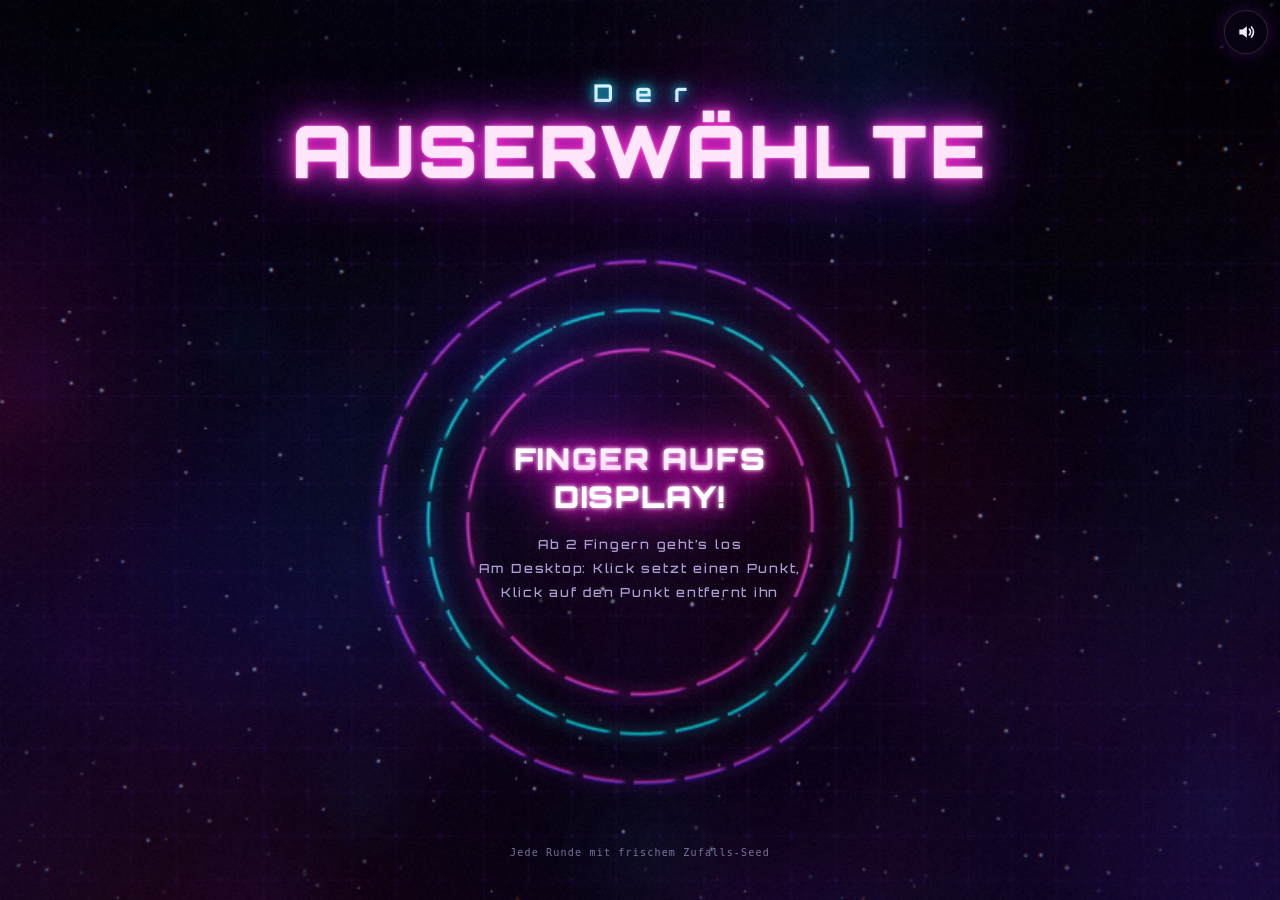
==== commit 55741fd0: "Grafik und UI komplett neu: WebGL-Renderer mit Bloom, neue Oberfläche Grafik (WebGL): - Szene-Shader" ====
--- a/index.html
+++ b/index.html
@@ -11,36 +11,74 @@
 <title>Der Auserwählte</title>
 <link rel="preconnect" href="https://fonts.googleapis.com">
 <link rel="preconnect" href="https://fonts.gstatic.com" crossorigin>
-<link href="https://fonts.googleapis.com/css2?family=Press+Start+2P&display=swap" rel="stylesheet">
+<link href="https://fonts.googleapis.com/css2?family=Orbitron:wght@500;700;900&display=swap" rel="stylesheet">
 <style>
-:root{--bg:#05010d;--fg:#f3ecff;--dim:#8a7fb0;--c:#ff2bd6;color-scheme:dark;box-sizing:border-box;padding-top:env(safe-area-inset-top,0px);padding-bottom:env(safe-area-inset-bottom,0px)}
-@media (prefers-color-scheme: dark){:root:not([data-theme="light"]){--bg:#05010d;--fg:#f3ecff;--dim:#8a7fb0}}
-:root[data-theme="dark"]{--bg:#05010d;--fg:#f3ecff;--dim:#8a7fb0}
+:root{--bg:#05010d;--fg:#f3ecff;--dim:#a99fd0;--c:#ff2bd6;color-scheme:dark;box-sizing:border-box}
+@media (prefers-color-scheme: dark){:root:not([data-theme="light"]){--bg:#05010d;--fg:#f3ecff;--dim:#a99fd0}}
+:root[data-theme="dark"]{--bg:#05010d;--fg:#f3ecff;--dim:#a99fd0}
 *,*::before,*::after{box-sizing:inherit}
-html{scroll-padding-top:env(safe-area-inset-top,0px)}
 html,body{height:100%;margin:0;overflow:hidden;background:var(--bg);color:var(--fg);touch-action:none;-webkit-user-select:none;user-select:none;-webkit-touch-callout:none;overscroll-behavior:none;-webkit-tap-highlight-color:transparent}
-body{font-family:"Press Start 2P",ui-monospace,"Courier New",monospace}
+body{font-family:"Orbitron",system-ui,-apple-system,"Segoe UI",sans-serif}
 canvas{position:fixed;inset:0;width:100%;height:100%;display:block;touch-action:none}
 .fx{position:fixed;inset:0;pointer-events:none}
+body.gl .fx{display:none}
 #scan{background:repeating-linear-gradient(to bottom,transparent 0 3px,rgba(0,0,0,.07) 3px 4px)}
 #vig{background:radial-gradient(ellipse at center,transparent 55%,rgba(0,0,0,.65) 100%)}
-.hud{position:fixed;left:0;right:0;pointer-events:none;text-align:center;padding:0 18px}
-#top{top:calc(env(safe-area-inset-top,0px) + 16px);font-size:10px;letter-spacing:.15em;color:var(--dim)}
-#msg{top:50%;transform:translateY(-50%);font-size:clamp(13px,4vw,22px);line-height:1.9;color:#fff;text-shadow:0 0 8px var(--c),0 0 24px var(--c);transition:opacity .3s}
-#msg small{display:block;font-size:.5em;line-height:2;color:var(--dim);text-shadow:none;margin-top:16px}
-#msg.blink b{animation:blink 1.1s steps(2) infinite}
-#msg b{font-weight:400}
-#msg.up{top:calc(env(safe-area-inset-top,0px) + 40px);transform:none;font-size:clamp(11px,3.2vw,15px)}
-#msg.up small{font-size:.65em;margin-top:6px}
-@keyframes blink{50%{opacity:.2}}
-#bottom{bottom:calc(env(safe-area-inset-bottom,0px) + 16px);font-size:8px;line-height:2.2;color:var(--dim)}
-#seed{color:#cfc6f0}
-#title{position:fixed;left:0;right:0;text-align:center;pointer-events:none;font-size:clamp(20px,7.4vw,64px);color:#fff;opacity:0;
-  text-shadow:-3px 0 #00f0ff,3px 0 #ff2bd6,0 0 18px var(--c),0 0 48px var(--c),0 0 90px var(--c)}
-#title.show{animation:slam .55s cubic-bezier(.2,1.7,.35,1) forwards,glitch 2.2s .6s infinite}
-@keyframes slam{0%{opacity:0;transform:scale(4) rotate(-6deg)}100%{opacity:1;transform:scale(1) rotate(0)}}
-@keyframes glitch{0%,86%,100%{transform:none;opacity:1}88%{transform:translate(-6px,2px) skewX(12deg)}90%{transform:translate(5px,-2px);opacity:.7}92%{transform:translate(-2px,0) skewX(-8deg)}94%{transform:none}}
-#mute{position:fixed;top:calc(env(safe-area-inset-top,0px) + 8px);right:10px;background:rgba(255,255,255,.04);border:1px solid rgba(255,255,255,.14);color:var(--fg);font:inherit;font-size:16px;padding:8px 10px;border-radius:4px;touch-action:none;cursor:pointer}
+.hud{position:fixed;left:0;right:0;pointer-events:none;text-align:center;padding:0 16px}
+.pill{display:inline-flex;flex-direction:column;align-items:center;gap:7px;padding:11px 22px 10px;border-radius:999px;background:rgba(14,5,30,.46);border:1px solid rgba(255,255,255,.13);
+  box-shadow:inset 0 1px 0 rgba(255,255,255,.08),0 0 24px rgba(176,38,255,.2),0 10px 30px rgba(0,0,0,.35);-webkit-backdrop-filter:blur(10px) saturate(150%);backdrop-filter:blur(10px) saturate(150%)}
+
+/* Kopfzeile, Logo und Statusanzeige */
+#top{top:calc(env(safe-area-inset-top,0px) + 14px);opacity:0;transform:translateY(-8px);transition:opacity .4s,transform .4s}
+#top.on{opacity:1;transform:none}
+#top .pill{padding:7px 16px 6px 19px;font-size:10px;font-weight:700;letter-spacing:.32em;text-transform:uppercase;color:#e9e2ff}
+#logo{position:fixed;left:0;right:0;top:calc(env(safe-area-inset-top,0px) + 9vh);text-align:center;pointer-events:none;font-weight:900;font-size:clamp(28px,min(9.2vw,11vh),72px);line-height:1;letter-spacing:.04em;color:#ffe6fb;
+  text-shadow:0 0 2px #fff,0 0 10px #ff2bd6,0 0 26px #ff2bd6,0 0 60px #b026ff;transition:opacity .5s,transform .5s;animation:logoIn 1.4s cubic-bezier(.2,.8,.2,1) both,flick 7s 1.4s infinite}
+#logo span{display:block;margin-bottom:.35em;padding-left:.9em;font-size:.34em;font-weight:700;letter-spacing:.9em;color:#d9fdff;text-shadow:0 0 8px #00f0ff,0 0 22px #00f0ff}
+#logo.hide{opacity:0;transform:translateY(-24px) scale(.94)}
+@keyframes logoIn{0%{letter-spacing:.6em;filter:blur(10px) brightness(2.5)}100%{letter-spacing:.04em;filter:none}}
+@keyframes flick{0%,91%,96%,100%{filter:none}92%,94.5%{filter:brightness(.35)}93.2%{filter:none}}
+#msg{top:50%;transform:translateY(-50%);font-size:clamp(17px,5.4vw,30px);font-weight:900;line-height:1.25;letter-spacing:.06em;text-transform:uppercase;color:#fff;
+  text-shadow:0 0 4px #fff,0 0 14px var(--c),0 0 34px var(--c),0 0 70px var(--c);transition:opacity .35s}
+#msg b{display:block;font-weight:900}
+#msg small{display:block;margin-top:18px;font-size:.42em;font-weight:500;line-height:1.9;letter-spacing:.14em;text-transform:none;color:var(--dim);text-shadow:none}
+@media (orientation:landscape){#msg{top:58%;font-size:clamp(15px,min(5.4vw,5vh),30px)}}
+#msg.blink b{animation:neon 4s infinite}
+@keyframes neon{0%,19%,23%,26%,54%,58%,100%{opacity:1}21%,25%,56%{opacity:.25}}
+#msg.up{top:calc(env(safe-area-inset-top,0px) + 58px);transform:none;font-size:clamp(12px,3.6vw,16px)}
+#msg.up b{text-shadow:0 0 10px var(--c)}
+#msg.up small{display:flex;align-items:center;justify-content:center;gap:6px;margin-top:0;font-size:.66em;letter-spacing:.18em;text-transform:uppercase}
+#msg i{display:inline-block;width:8px;height:8px;border-radius:50%;background:var(--d);box-shadow:0 0 8px var(--d),0 0 10px var(--d)}
+
+/* Gewinner: Krone und Titel */
+#crown{position:fixed;left:0;top:0;width:72px;height:54px;pointer-events:none;opacity:0;--c:#ff2bd6;will-change:transform}
+#crown.show{opacity:1}
+#crown svg{display:block;width:100%;height:100%;overflow:visible;filter:drop-shadow(0 0 4px #ffe07a) drop-shadow(0 0 14px var(--c))}
+#crown.show svg{animation:drop .8s cubic-bezier(.3,1.7,.5,1) both,bob 2.4s .8s ease-in-out infinite}
+@keyframes drop{0%{transform:translateY(-160px) rotate(-30deg) scale(.5);opacity:0}100%{transform:none;opacity:1}}
+@keyframes bob{0%,100%{transform:translateY(0) rotate(-4deg)}50%{transform:translateY(-7px) rotate(4deg)}}
+#title{position:fixed;left:0;right:0;text-align:center;pointer-events:none;font-weight:900;font-size:clamp(28px,8.6vw,84px);letter-spacing:.03em;line-height:1.2;color:#fff;opacity:0;
+  text-shadow:0 0 3px #fff,0 0 14px var(--c),0 0 34px var(--c),0 0 80px var(--c)}
+#title::before,#title::after{content:attr(data-t);position:absolute;inset:0;text-shadow:none;opacity:.85;mix-blend-mode:screen;clip-path:inset(0 0 100% 0)}
+#title::before{color:#00f0ff;animation:g1 2.6s infinite steps(1)}
+#title::after{color:#ff2bd6;animation:g2 2.6s infinite steps(1)}
+@keyframes g1{0%,80%{clip-path:inset(0 0 100% 0);transform:none}84%{clip-path:inset(10% 0 55% 0);transform:translate(-5px,0)}88%{clip-path:inset(60% 0 8% 0);transform:translate(4px,0)}92%{clip-path:inset(0 0 100% 0);transform:none}}
+@keyframes g2{0%,82%{clip-path:inset(0 0 100% 0);transform:none}86%{clip-path:inset(40% 0 30% 0);transform:translate(5px,0)}90%{clip-path:inset(5% 0 75% 0);transform:translate(-4px,0)}94%{clip-path:inset(0 0 100% 0);transform:none}}
+#title.show{animation:slam .65s cubic-bezier(.18,1.5,.32,1) forwards,beat 1.8s .7s ease-in-out infinite}
+@keyframes slam{0%{opacity:0;transform:scale(3.4);filter:blur(14px) brightness(3)}55%{opacity:1;filter:blur(0) brightness(1.6)}100%{opacity:1;transform:scale(1);filter:none}}
+@keyframes beat{0%,100%{transform:scale(1)}50%{transform:scale(1.045)}}
+
+/* Fußzeile und Ton-Schalter */
+#bottom{bottom:calc(env(safe-area-inset-bottom,0px) + 14px);display:flex;flex-direction:column;align-items:center;gap:9px}
+#seed{font-family:ui-monospace,"SF Mono",Menlo,Consolas,monospace;font-size:10px;letter-spacing:.12em;color:rgba(214,205,255,.55)}
+#hint{max-width:calc(100vw - 24px);padding:9px 16px 8px;font-size:9.5px;font-weight:700;letter-spacing:.08em;text-transform:uppercase;color:#fff;opacity:0;transform:translateY(10px);transition:opacity .4s,transform .4s}
+#hint.on{opacity:1;transform:none;animation:breathe 2s ease-in-out infinite}
+@keyframes breathe{0%,100%{box-shadow:inset 0 1px 0 rgba(255,255,255,.08),0 0 14px rgba(176,38,255,.2)}50%{box-shadow:inset 0 1px 0 rgba(255,255,255,.08),0 0 28px rgba(0,240,255,.45)}}
+#mute{position:fixed;top:calc(env(safe-area-inset-top,0px) + 10px);right:12px;width:44px;height:44px;padding:0;display:grid;place-items:center;border-radius:50%;color:#f3ecff;cursor:pointer;touch-action:none;
+  background:rgba(14,5,30,.46);border:1px solid rgba(255,255,255,.14);box-shadow:0 0 18px rgba(176,38,255,.25);-webkit-backdrop-filter:blur(8px);backdrop-filter:blur(8px)}
+#mute svg{width:20px;height:20px}
+#mute .off,#mute.muted .on{display:none}
+#mute.muted .off{display:inline}
 #mute:focus-visible{outline:2px solid #00f0ff;outline-offset:2px}
 </style>
 </head>
@@ -48,11 +86,18 @@
 <canvas id="c"></canvas>
 <div class="fx" id="vig"></div>
 <div class="fx" id="scan"></div>
-<div class="hud" id="top">Der Auserwählte</div>
+<div id="logo"><span>Der</span>AUSERWÄHLTE</div>
+<div class="hud" id="top"></div>
 <div class="hud" id="msg"></div>
-<div id="title">AUSERWÄHLT!</div>
-<div class="hud" id="bottom"><div id="seed">Jede Runde mit frischem Zufalls-Seed</div><div id="hint"></div></div>
-<button id="mute" aria-label="Ton an oder aus">🔊</button>
+<div id="crown"><svg viewBox="0 0 72 54" aria-hidden="true"><defs><linearGradient id="cg" x1="0" y1="0" x2="0" y2="1"><stop offset="0" stop-color="#fffbe0"/><stop offset=".4" stop-color="#ffd84d"/><stop offset="1" stop-color="#ff9500"/></linearGradient></defs>
+<path d="M7 42 3 13l17 13L36 5l16 21 17-13-4 29z" fill="url(#cg)" stroke="#fff6c8" stroke-width="1.6" stroke-linejoin="round"/>
+<rect x="6" y="41" width="60" height="10" rx="3" fill="url(#cg)" stroke="#fff6c8" stroke-width="1.4"/>
+<circle cx="36" cy="31" r="5.5" style="fill:var(--c)" stroke="#fff" stroke-width="1.5"/><circle cx="19" cy="34" r="3.6" style="fill:var(--c)" stroke="#fff" stroke-width="1.2"/><circle cx="53" cy="34" r="3.6" style="fill:var(--c)" stroke="#fff" stroke-width="1.2"/>
+<circle cx="3" cy="13" r="3.2" fill="#fff"/><circle cx="36" cy="5" r="3.8" fill="#fff"/><circle cx="69" cy="13" r="3.2" fill="#fff"/>
+<path d="M12 46h48" stroke="#fff" stroke-opacity=".7" stroke-width="1.5" stroke-linecap="round"/></svg></div>
+<div id="title" data-t="AUSERWÄHLT!">AUSERWÄHLT!</div>
+<div class="hud" id="bottom"><div id="seed">Jede Runde mit frischem Zufalls-Seed</div><div id="hint" class="pill"></div></div>
+<button id="mute" aria-label="Ton an oder aus"><svg viewBox="0 0 24 24" aria-hidden="true"><path d="M4 9v6h4l5 4V5L8 9H4z" fill="currentColor"/><path class="on" d="M16 8.5a5 5 0 0 1 0 7M18.5 6a8.5 8.5 0 0 1 0 12" fill="none" stroke="currentColor" stroke-width="2" stroke-linecap="round"/><path class="off" d="M16.5 9.5l5 5m0-5l-5 5" stroke="currentColor" stroke-width="2" stroke-linecap="round"/></svg></button>
 <script id="fate">
 /* ---------- Zufall: frischer Seed je Runde + seeded PRNG (ohne DOM, damit tests/ ihn direkt prüfen) ---------- */
 var Fate=(()=>{
@@ -76,19 +121,18 @@
 </script>
 <script>
 (()=>{
-const cv=document.getElementById('c'),ctx=cv.getContext('2d');
+let cv=document.getElementById('c'),ctx=null,GLR=null;
 const $=id=>document.getElementById(id);
-const msgEl=$('msg'),titleEl=$('title'),seedEl=$('seed'),hintEl=$('hint'),topEl=$('top'),muteBtn=$('mute');
+const msgEl=$('msg'),titleEl=$('title'),seedEl=$('seed'),hintEl=$('hint'),topEl=$('top'),muteBtn=$('mute'),logoEl=$('logo'),crownEl=$('crown');
 const FINE=matchMedia('(hover:hover) and (pointer:fine)').matches;
 const RM=matchMedia('(prefers-reduced-motion: reduce)').matches;
-let W=0,H=0,DPR=1;
-function resize(){DPR=Math.min(window.devicePixelRatio||1,3);W=window.innerWidth;H=window.innerHeight;cv.width=Math.round(W*DPR);cv.height=Math.round(H*DPR);ctx.setTransform(DPR,0,0,DPR,0,0);ctx.fillStyle='#05010d';ctx.fillRect(0,0,W,H);}
-window.addEventListener('resize',resize);resize();
+let W=0,H=0,DPR=1,qs=1;
 
 const NEON=['#ff2bd6','#00f0ff','#39ff14','#fff01f','#ff6b00','#b026ff','#ff1744','#00ff9c','#4d7cff','#ff9ef5','#c6ff00','#00b3ff'];
-const cache={};
+const cache={},c01={};
 function rgb(h){if(cache[h])return cache[h];const n=parseInt(h.slice(1),16);return cache[h]=[(n>>16)&255,(n>>8)&255,n&255];}
 function rgba(h,a){const c=rgb(h);return 'rgba('+c[0]+','+c[1]+','+c[2]+','+a+')';}
+function rgb01(h){return c01[h]||(c01[h]=rgb(h).map(v=>v/255));}
 
 const mix=e=>Fate.mix(e.clientX,e.clientY,performance.now());
 
@@ -99,22 +143,28 @@
 function noise(d,v,delay){if(!AC||muted)return;const t=AC.currentTime+(delay||0);const len=Math.floor(AC.sampleRate*d);const b=AC.createBuffer(1,len,AC.sampleRate);const ch=b.getChannelData(0);for(let i=0;i<len;i++)ch[i]=Math.random()*2-1;const s=AC.createBufferSource();s.buffer=b;const f=AC.createBiquadFilter();f.type='lowpass';f.frequency.setValueAtTime(7000,t);f.frequency.exponentialRampToValueAtTime(60,t+d);const g=AC.createGain();g.gain.setValueAtTime(v,t);g.gain.exponentialRampToValueAtTime(.0001,t+d);s.connect(f);f.connect(g);g.connect(master);s.start(t);s.stop(t+d);}
 function buzz(p){if(navigator.vibrate)try{navigator.vibrate(p)}catch(e){}}
 muteBtn.addEventListener('pointerdown',e=>{e.stopPropagation();});
-muteBtn.addEventListener('click',()=>{muted=!muted;muteBtn.textContent=muted?'🔇':'🔊';});
+muteBtn.addEventListener('click',()=>{muted=!muted;muteBtn.classList.toggle('muted',muted);});
 
 /* ---------- Zustand ---------- */
-const fingers=new Map(),touches=new Set(),parts=[],rings=[];
+const fingers=new Map(),touches=new Set(),parts=[],rings=[],MAXF=12,MAXP=6500;
 let state='idle',waitStart=0,lastTick=-1,order=[],hl=-1,steps=0,step=0,nextAt=0,finalHold=false,winner=null;
 let finaleStart=0,doneStart=0,resetAt=0,nextFw=0,round=0,mouseN=0,shake=0,flash=0,flashCol='#ffffff',beam=null;
-let seedHex='',sweep=0,nextGhost=0,crownR=70;
+let seedHex='',sweep=0,nextGhost=0,chroma=0,beats=[],idleA=1,linkA=0,hubPos={x:0,y:0},crownOn=false;
 const WAIT=1500,PICK_MS=5600;let baseR=44,delays=[];
 
-function addP(p){if(parts.length<6500)parts.push(p);}
+function addP(p){if(parts.length<MAXP)parts.push(p);}
 function burst(x,y,col,n,spd,sz){for(let i=0;i<n;i++){const a=Math.random()*6.2832,s=(.25+Math.random())*spd,life=28+Math.random()*50;
   addP({x,y,vx:Math.cos(a)*s,vy:Math.sin(a)*s,life,max:life,size:sz||(2+(Math.random()*4|0)),col:Math.random()<.15?'#ffffff':col,drag:.955,g:0});}}
+/* Konfetti: flatternde, rotierende Plättchen in allen Neonfarben */
+function confetti(x,y,n,spd,up){for(let i=0;i<n;i++){const a=Math.random()*6.2832,s=(.3+Math.random())*spd,life=150+Math.random()*130;
+  addP({x,y,vx:Math.cos(a)*s,vy:Math.sin(a)*s-(up||0),life,max:life,size:5+Math.random()*5,col:NEON[Math.random()*NEON.length|0],drag:.96,g:.07,t:1,rot:Math.random()*6.2832,vr:(Math.random()-.5)*.35,fl:Math.random()*6.2832});}}
 function pixRing(x,y,col,dur,maxR,w,delay,a){rings.push({x,y,col,t0:performance.now()+(delay||0),dur,maxR,w,a:a==null?1:a});}
+/* Mittelpunkt und Größe der Portal-Ringe im Startbildschirm; im Querformat tiefer, damit das Logo frei bleibt */
+function portal(){return W>H?{x:W/2,y:H*.58,m:H*.62}:{x:W/2,y:H/2,m:Math.min(W,H)};}
 function hub(list){let x=0,y=0;for(const f of list){x+=f.x;y+=f.y;}return {x:x/list.length,y:y/list.length};}
 function baseTarget(n){return 44*Math.min(1,Math.sqrt(4/n))*Math.min(1.4,Math.max(.8,Math.min(W,H)/400));}
-function crownY(w,R){const y=w.y-R-62;return y<8?w.y+R+30:y;}
+/* Oberkante der Krone (54 px hoch) über dem Gewinner; ist oben kein Platz, rutscht sie darunter */
+function crownTop(w,R){const y=w.y-R*1.32-62;return y<8?w.y+R*1.32+8:y;}
 
 /* Neue Finger bekommen die Farbe, deren Farbton am weitesten von den vergebenen entfernt ist */
 const HUE={};NEON.forEach(c=>{const [r,g,b]=rgb(c).map(v=>v/255),mx=Math.max(r,g,b),d=mx-Math.min(r,g,b);let h=0;if(d)h=mx===r?((g-b)/d)%6:mx===g?(b-r)/d+2:(r-g)/d+4;HUE[c]=(h*60+360)%360;});
@@ -122,16 +172,17 @@
   if(!used.length)return pool[Math.floor(Math.random()*pool.length)];
   const sc=pool.map(c=>Math.min(...used.map(u=>{const d=Math.abs(HUE[c]-HUE[u]);return Math.min(d,360-d);}))),mx=Math.max(...sc),best=pool.filter((c,i)=>sc[i]>=mx*.8);
   return best[Math.floor(Math.random()*best.length)];}
-function addFinger(id,x,y,mouse){const f={id,x,y,col:pickColor(),born:performance.now(),mouse,ph:Math.random()*6.2832,lifted:false,dying:0};
-  fingers.set(id,f);burst(x,y,f.col,50,5);pixRing(x,y,f.col,520,130,6);tone(300+fingers.size*90,.12,'square',.06,1.6);buzz(15);armWait();}
+function addFinger(id,x,y,mouse){if(fingers.size>=MAXF)return;const f={id,x,y,col:pickColor(),born:performance.now(),mouse,ph:Math.random()*6.2832,lifted:false,dying:0};
+  fingers.set(id,f);burst(x,y,f.col,50,5);pixRing(x,y,f.col,560,140,6);tone(300+fingers.size*90,.12,'square',.06,1.6);buzz(15);armWait();}
 function dropFinger(id){const f=fingers.get(id);if(!f)return;
   if(state==='idle'||state==='waiting'){fingers.delete(id);burst(f.x,f.y,f.col,34,3);tone(260,.1,'triangle',.05,.5);armWait();}
   else f.lifted=true;}
 function armWait(){if(fingers.size>=2){state='waiting';waitStart=performance.now();lastTick=-1;}else state='idle';updHud();}
-function reset(){fingers.clear();order=[];winner=null;hl=-1;beam=null;state='idle';resetAt=0;titleEl.className='';updHud();}
+function reset(){fingers.clear();order=[];winner=null;hl=-1;beam=null;beats=[];state='idle';resetAt=0;titleEl.className='';updHud();}
 
 /* ---------- Eingabe ---------- */
-cv.addEventListener('pointerdown',e=>{e.preventDefault();initAudio();mix(e);const now=performance.now();
+const onCanvas=e=>e.target&&e.target.tagName==='CANVAS';
+document.addEventListener('pointerdown',e=>{if(!onCanvas(e))return;e.preventDefault();initAudio();mix(e);const now=performance.now();
   if(e.pointerType==='mouse'){if(e.button!==0)return;
     if(state==='done'){reset();return;}
     if(state==='choosing'||state==='finale')return;
@@ -142,60 +193,69 @@
   if(state==='choosing'||state==='finale')return;
   addFinger(e.pointerId,e.clientX,e.clientY,false);
 },{passive:false});
-cv.addEventListener('pointermove',e=>{mix(e);const f=fingers.get(e.pointerId);if(f&&!f.lifted&&!f.mouse&&state!=='finale'&&state!=='done'){f.x=e.clientX;f.y=e.clientY;}},{passive:true});
+document.addEventListener('pointermove',e=>{mix(e);const f=fingers.get(e.pointerId);if(f&&!f.lifted&&!f.mouse&&state!=='finale'&&state!=='done'){f.x=e.clientX;f.y=e.clientY;}},{passive:true});
 function up(e){if(e.pointerType==='mouse')return;touches.delete(e.pointerId);dropFinger(e.pointerId);
   if(state==='done'&&touches.size===0)resetAt=Math.max(performance.now()+1400,doneStart+2600);}
-cv.addEventListener('pointerup',up);cv.addEventListener('pointercancel',up);
-['touchstart','touchmove','touchend'].forEach(t=>document.addEventListener(t,e=>{if(e.target===cv)e.preventDefault();},{passive:false}));
+document.addEventListener('pointerup',up);document.addEventListener('pointercancel',up);
+['touchstart','touchmove','touchend'].forEach(t=>document.addEventListener(t,e=>{if(onCanvas(e))e.preventDefault();},{passive:false}));
 document.addEventListener('gesturestart',e=>e.preventDefault());
 document.addEventListener('contextmenu',e=>e.preventDefault());
 
 /* ---------- HUD ---------- */
+const dots=list=>list.map(f=>'<i style="--d:'+f.col+'"></i>').join('');
 function updHud(){let h='',blink=false;
   if(state==='idle'){if(fingers.size===0){h='<b>Finger aufs<br>Display!</b><small>Ab 2 Fingern geht’s los'+(FINE?'<br>Am Desktop: Klick setzt einen Punkt,<br>Klick auf den Punkt entfernt ihn':'')+'</small>';blink=true;}
-    else h='Noch ein<br>Finger …<small>Mindestens 2 Spieler</small>';}
-  else if(state==='waiting')h='Still<br>halten …<small>'+fingers.size+' Spieler</small>';
-  else if(state==='choosing')h='Das Schicksal<br>wählt …';
+    else h='<span class="pill"><b>Noch ein Finger …</b><small>Mindestens 2 Spieler</small></span>';}
+  else if(state==='waiting')h='<span class="pill"><b>Still halten …</b><small>'+dots([...fingers.values()])+fingers.size+' Spieler</small></span>';
+  else if(state==='choosing')h='<span class="pill"><b>Das Schicksal wählt …</b><small>'+dots(order)+order.length+' Spieler</small></span>';
   msgEl.innerHTML=h;msgEl.classList.toggle('blink',blink);msgEl.classList.toggle('up',fingers.size>0);
-  msgEl.style.opacity=(state==='finale'||state==='done')?0:(fingers.size?.6:1);
+  msgEl.style.opacity=(state==='finale'||state==='done')?0:1;
+  logoEl.classList.toggle('hide',!(state==='idle'&&fingers.size===0));
   hintEl.textContent=state==='done'?(order.some(f=>!f.mouse)?'Alle Finger loslassen für die nächste Runde':'Klick für die nächste Runde'):'';
-  topEl.textContent=round?'Der Auserwählte – Runde '+round:'Der Auserwählte';}
+  hintEl.classList.toggle('on',state==='done');
+  topEl.innerHTML=round?'<span class="pill">Runde '+round+'</span>':'';topEl.classList.toggle('on',round>0);}
 updHud();
 
 /* ---------- Auswahl ---------- */
 function startChoosing(){const now=performance.now(),p=Fate.draw([...fingers.values()]);
   order=p.order;steps=p.steps;step=0;{let sw=0;const w=[];for(let i=1;i<=steps;i++){const v=.05+Math.pow(i/steps,3.2);w.push(v);sw+=v;}delays=w.map(v=>Math.min(950,Math.max(28,PICK_MS*v/sw)));}hl=p.start;winner=order[p.win];nextAt=now+260;finalHold=false;state='choosing';round++;seedHex=p.hex;
-  {const c=hub(order);sweep=Math.atan2(order[hl].y-c.y,order[hl].x-c.x);}
+  {const c=hub(order);sweep=Math.atan2(order[hl].y-c.y,order[hl].x-c.x);pixRing(c.x,c.y,'#ffffff',700,Math.hypot(W,H)*.45,8,0,.6);}
+  flash=Math.max(flash,RM?.05:.16);flashCol='#ffffff';
   seedEl.textContent='Seed 0x'+seedHex.slice(0,16)+'…';
   tone(70,.7,'sawtooth',.1,3);order.forEach(f=>pixRing(f.x,f.y,f.col,600,160,5));updHud();}
 
 function startFinale(){const now=performance.now(),w=winner;state='finale';finaleStart=now;
-  shake=RM?0:32;flash=RM?.35:.9;flashCol=w.col;beam=null;
+  shake=RM?0:32;flash=RM?.35:.9;flashCol=w.col;beam=null;chroma=RM?.003:.03;
   for(let i=0;i<1000;i++){const a=Math.random()*6.2832,s=2+Math.random()*17,life=50+Math.random()*95;
     addP({x:w.x,y:w.y,vx:Math.cos(a)*s,vy:Math.sin(a)*s,life,max:life,size:3+(Math.random()*6|0),
       col:Math.random()<.2?'#ffffff':(Math.random()<.15?NEON[Math.random()*NEON.length|0]:w.col),drag:.955,g:.045});}
+  confetti(w.x,w.y,140,13,5);
   const big=Math.hypot(W,H);for(let i=0;i<6;i++)pixRing(w.x,w.y,i%2?'#ffffff':w.col,950,big,10-i,i*110);
   order.forEach(f=>{if(f===w)return;f.dying=now;
     for(let i=0;i<130;i++)addP({x:f.x+(Math.random()-.5)*70,y:f.y+(Math.random()-.5)*70,vx:(Math.random()-.5)*8,vy:(Math.random()-.5)*8,life:220,max:220,size:3+(Math.random()*3|0),col:f.col,drag:.94,g:0,home:w,delay:Math.random()*25});});
   tone(55,1.8,'sawtooth',.22,.45);tone(110,1.3,'square',.1,.3);noise(1.3,.35);
   [523,659,784,1047,1319,1568].forEach((f,i)=>tone(f,.25,'square',.055,0,.15+i*.07));
   [523,659,784,1047].forEach(f=>tone(f,1.6,'triangle',.06,0,.62));
+  tone(1568,.5,'triangle',.05,0,.55);tone(2093,.7,'triangle',.04,0,.6);
   buzz([90,40,260]);
   titleEl.style.setProperty('--c',w.col);placeTitle(w);
   titleEl.className='';void titleEl.offsetWidth;titleEl.className='show';updHud();
   dispatchEvent(new CustomEvent('auserw:result',{detail:{players:order.length,winner:order.indexOf(w),highlighted:hl,round,seed:seedHex}}));}
 /* Titel in den größten freien Bereich über oder unter Gewinner + Krone setzen */
-function placeTitle(w){const fs=Math.max(20,Math.min(64,W*.074)),R=baseTarget(1)*1.65,cy=crownY(w,R);
-  const top=Math.min(cy,w.y-R*1.45)-12,bot=Math.max(cy+40,w.y+R*1.45)+12,a0=80,b1=H-90;
-  const y=(top-a0)>=(b1-bot)?(a0+top)/2:(bot+b1)/2;titleEl.style.top=Math.round(y-fs*.6)+'px';}
+function placeTitle(w){const fs=Math.max(28,Math.min(84,W*.086)),R=baseTarget(1)*1.6,ct=crownTop(w,R);
+  const top=Math.min(ct,w.y-R*1.5)-14,bot=Math.max(ct+54,w.y+R*1.5)+14,a0=70,b1=H-100;
+  const y=(top-a0)>=(b1-bot)?(a0+top)/2:(bot+b1)/2;titleEl.style.top=Math.round(y-fs*.62)+'px';}
+function updCrown(){const on=!!winner&&(state==='done'||state==='finale'&&performance.now()-finaleStart>500);
+  if(on!==crownOn){crownOn=on;if(on)crownEl.style.setProperty('--c',winner.col);crownEl.className=on?'show':'';}
+  if(on)crownEl.style.transform='translate('+Math.round(winner.x-36)+'px,'+Math.round(crownTop(winner,baseR*1.6))+'px)';}
 
 /* ---------- Update ---------- */
-function rain(n){for(let i=0;i<n;i++){const life=H/5+40;addP({x:Math.random()*W,y:-10,vx:0,vy:5+Math.random()*7,life,max:life,size:3+(Math.random()*4|0),col:Math.random()<.3?'#ffffff':winner.col,drag:1,g:.05});}}
+function rain(n){for(let i=0;i<n;i++){const life=H/5+40;addP({x:Math.random()*W,y:-10,vx:0,vy:5+Math.random()*7,life,max:life,size:GLR?1.5+Math.random()*2:3+(Math.random()*4|0),col:Math.random()<.3?'#ffffff':winner.col,drag:1,g:.05});}}
 function update(now,k){
   if(state==='idle'&&Math.random()<.55*k){const life=260+Math.random()*200;addP({x:Math.random()*W,y:H+6,vx:0,vy:-(.3+Math.random()*1),life,max:life,size:2+(Math.random()*2|0),col:NEON[Math.random()*NEON.length|0],drag:1,g:0,dim:true});}
   if(state==='idle'&&!fingers.size&&now>nextGhost){nextGhost=now+700+Math.random()*1100;pixRing(W*(.1+Math.random()*.8),H*(.15+Math.random()*.7),NEON[Math.random()*NEON.length|0],1100,50+Math.random()*50,4,0,.35);}
   if(state==='waiting'){const p=(now-waitStart)/WAIT,seg=Math.floor(p*8);
-    if(seg>lastTick&&seg<8){lastTick=seg;tone(420+seg*70,.05,'square',.035);}
+    if(seg>lastTick&&seg<8){lastTick=seg;tone(420+seg*70,.05,'square',.035);const c=hub([...fingers.values()]);pixRing(c.x,c.y,'#ffffff',380,34+seg*7,3,0,.5);}
     fingers.forEach(f=>{if(Math.random()<.35*k){const a=Math.random()*6.2832;addP({x:f.x+Math.cos(a)*60,y:f.y+Math.sin(a)*60,vx:0,vy:-1-Math.random()*2,life:40,max:40,size:3,col:f.col,drag:.98,g:0});}});
     if(p>=1)startChoosing();}
   if(state==='choosing'){
@@ -204,21 +264,223 @@
       else{const prev=order[hl];hl=(hl+1)%order.length;step++;const cur=order[hl],p=step/steps;
         beam={a:prev,b:cur,t:now,col:cur.col};
         burst(cur.x,cur.y,cur.col,(18+p*34)|0,3+p*5);pixRing(cur.x,cur.y,cur.col,360,100,4);
-        tone(200+p*760,.07,'square',.05+p*.04);if(!RM)shake=Math.max(shake,1+p*5);buzz(8);
+        tone(200+p*760,.07,'square',.05+p*.04);if(!RM)shake=Math.max(shake,1+p*5);buzz(8);chroma=Math.max(chroma,RM?0:.004*p);
         nextAt=now+delays[step-1];
-        if(step>=steps){finalHold=true;nextAt=now+1500;[0,.38,.9,1.15].forEach(d=>tone(60,.3,'sine',.3,0,d));noise(.25,.08,.38);}}}
+        if(step>=steps){finalHold=true;nextAt=now+1500;beats=[now,now+380,now+900,now+1150];[0,.38,.9,1.15].forEach(d=>tone(60,.3,'sine',.3,0,d));noise(.25,.08,.38);}}}
+    /* Herzschlag vor der Entscheidung: Puls-Ring, Farbsaum und Ruckeln im Takt der Bässe */
+    while(state==='choosing'&&beats.length&&now>=beats[0]){beats.shift();const w=order[hl];pixRing(w.x,w.y,'#ffffff',450,baseR*3.2,6,0,.85);chroma=Math.max(chroma,RM?.002:.012);if(!RM)shake=Math.max(shake,3);}
     {const c=hub(order),cur=order[hl];let d=((Math.atan2(cur.y-c.y,cur.x-c.x)-sweep)%6.2832+6.2832)%6.2832;if(d>5.8)d-=6.2832;sweep+=d*Math.min(1,.3*k);}
-    if(finalHold){const w=order[hl];for(let i=0;i<Math.round(4*k);i++){const a=Math.random()*6.2832,r=40+Math.random()*50;addP({x:w.x+Math.cos(a)*r,y:w.y+Math.sin(a)*r,vx:-Math.cos(a)*3,vy:-Math.sin(a)*3,life:18,max:18,size:3,col:Math.random()<.5?'#fff':w.col,drag:1,g:0});}}}
-  if(state==='finale'){const el=now-finaleStart;rain(Math.round(9*k));
+    if(finalHold){const w=order[hl];for(let i=0;i<Math.round(4*k);i++){const a=Math.random()*6.2832,r=40+Math.random()*50;addP({x:w.x+Math.cos(a)*r,y:w.y+Math.sin(a)*r,vx:-Math.cos(a)*3,vy:-Math.sin(a)*3,life:18,max:18,size:3,col:Math.random()<.5?'#ffffff':w.col,drag:1,g:0});}}}
+  if(state==='finale'){const el=now-finaleStart;rain(Math.round((GLR?4:9)*k));
     if(Math.random()<.18*k)burst(winner.x,winner.y,winner.col,40,11);
     if(el>1900){state='done';doneStart=now;nextFw=now+300;if(touches.size===0&&order.some(f=>!f.mouse))resetAt=now+3200;updHud();}}
-  if(state==='done'){rain(Math.round(2*k));
+  if(state==='done'){rain(Math.round(2*k));if(Math.random()<.3*k)confetti(Math.random()*W,-10,1,1.5,0);
     if(now>nextFw){nextFw=now+450+Math.random()*700;const x=W*(.12+Math.random()*.76),y=H*(.12+Math.random()*.6),c=Math.random()<.6?winner.col:NEON[Math.random()*NEON.length|0];
       burst(x,y,c,80,7);pixRing(x,y,c,500,90,4);noise(.18,.06);}
     if(resetAt&&now>resetAt)reset();}
+  if(beam&&now-beam.t>200)beam=null;
+  for(let i=rings.length-1;i>=0;i--)if(now>rings[i].t0+rings[i].dur)rings.splice(i,1);
+  idleA+=((state==='idle'&&!fingers.size?1:0)-idleA)*Math.min(1,.06*k);
+  linkA+=((state==='waiting'||state==='choosing'?1:0)-linkA)*Math.min(1,.12*k);
 }
-
-/* ---------- Zeichnen ---------- */
+function stepParts(k){
+  for(let i=parts.length-1;i>=0;i--){const p=parts[i];
+    if(p.home){if(p.delay>0)p.delay-=k;else{const dx=p.home.x-p.x,dy=p.home.y-p.y,d=Math.hypot(dx,dy)||1;p.vx+=dx/d*1.5*k;p.vy+=dy/d*1.5*k;
+      if(d<26){p.life=0;if(Math.random()<.3)burst(p.home.x,p.home.y,'#ffffff',2,4,2);}}}
+    if(p.t===1){p.rot+=p.vr*k;p.fl+=.12*k;p.vx+=Math.sin(p.fl*.7)*.04*k;}
+    const dr=Math.pow(p.drag,k);p.vx*=dr;p.vy*=dr;p.vy+=p.g*k;p.x+=p.vx*k;p.y+=p.vy*k;p.life-=k;
+    if(p.life<=0||p.y>H+40||p.y<-60&&p.vy<0&&!p.dim){parts[i]=parts[parts.length-1];parts.pop();}}}
+
+/* ---------- Grafik über WebGL: Szene-Shader, Partikel, Bloom und Nachbearbeitung ---------- */
+const VS_Q='attribute vec2 aP;varying vec2 vU;void main(){vU=aP*.5+.5;gl_Position=vec4(aP,0.,1.);}';
+/* Szene in CSS-Pixeln (y nach unten): Nebel, Sterne, Gitter mit Gravitations-Delle, Schockwellen, Strahlen, Radar, Blitz und die Finger */
+const FS_SCENE=`precision highp float;
+varying vec2 vU;
+uniform vec2 uRes;uniform float uT;uniform sampler2D uNeb;
+uniform int uN;uniform vec4 uF[12];uniform vec4 uFC[12];uniform vec4 uFX[12];
+uniform int uNW;uniform vec4 uW[6];uniform vec4 uWC[6];
+uniform vec4 uHub;uniform vec3 uHubC;uniform vec4 uSweep;uniform vec4 uBeamA;uniform vec4 uBeamB;
+uniform vec4 uWin;uniform vec3 uWinC;uniform vec4 uMood;uniform vec4 uIdle;
+#define TAU 6.2831853
+float g2(float d,float w){return exp(-d*d/(w*w));}
+float gl1(float d,float w){return w/(abs(d)+w);}
+float hash(vec2 p){p=fract(p*vec2(123.34,456.21));p+=dot(p,p+45.32);return fract(p.x*p.y);}
+void main(){
+  vec2 px=vec2(vU.x,1.-vU.y)*uRes;
+  vec2 q=px;vec3 tint=vec3(0.);float tw=0.;
+  for(int i=0;i<12;i++){if(i>=uN)break;vec2 d=uF[i].xy-px;float R=uF[i].z*2.4+1.;float f=R*R/(dot(d,d)+R*R)*uF[i].w;q+=d*f*.28;tint+=uFC[i].rgb*f;tw+=f;}
+  for(int i=0;i<6;i++){if(i>=uNW)break;vec2 d=px-uW[i].xy;float L=length(d)+.001;float x=(L-uW[i].z)/uW[i].w;q+=d/L*exp(-x*x)*uW[i].w*.7*uWC[i].a;}
+  vec2 uv=px/uRes.y;
+  vec3 col=mix(vec3(.03,.006,.06),vec3(.008,.003,.025),vU.y);
+  vec3 n1=texture2D(uNeb,uv*.55+vec2(uT*.006,uT*.003)).rgb,n2=texture2D(uNeb,uv*1.05+vec2(.37-uT*.009,.11+uT*.004)).rgb;
+  col+=(n1*n1*1.1+n2*n2*.6)*mix(vec3(1.),uMood.rgb*1.5+.2,uMood.w);
+  vec2 cl=floor(px/22.);float h=hash(cl);
+  if(h>.87){vec2 sp=(vec2(hash(cl+3.1),hash(cl+7.7))*.8+.1)*22.;float sd=length(px-cl*22.-sp);col+=vec3(.8,.85,1.)*g2(sd,.7+(h-.87)*7.)*(.3+.7*(.5+.5*sin(uT*(1.5+h*4.)+h*90.)));}
+  float cs=44.;vec2 gd=abs(fract(q/cs+.5)-.5)*cs;
+  float ln=max(g2(gd.x,.7),g2(gd.y,.7)),dt=g2(length(gd),1.7);
+  float ti=min(tw,1.);vec3 gc=mix(vec3(.45,.17,1.),tint/max(tw,.001),ti);
+  float gi=(.09+.9*ti)*(.85+.15*sin(px.y*.012-uT*1.6));
+  col+=gc*(ln*gi*.5+dt*gi*1.2);
+  for(int i=0;i<6;i++){if(i>=uNW)break;float x=abs(length(px-uW[i].xy)-uW[i].z);col+=uWC[i].rgb*uWC[i].a*(g2(x,uW[i].w*.3)*1.1+gl1(x,2.)*.16);}
+  if(uWin.z>.001){vec2 d=px-uWin.xy;float L=length(d),a=atan(d.y,d.x);
+    float r=pow(.5+.5*sin(a*9.+uT*.8),5.)*.8+pow(.5+.5*sin(a*5.-uT*.5+1.),9.)*.6;
+    col+=uWinC*(r*smoothstep(uWin.w*.8,uWin.w*2.6,L)*exp(-L/(uRes.y*.5))*.42+g2(L,uWin.w*3.5)*.18)*uWin.z;}
+  if(uIdle.x>.001){vec2 d=px-uIdle.yz;float L=length(d),a=atan(d.y,d.x),m=uIdle.w;
+    for(int j=0;j<3;j++){float fj=float(j),R=m*(.31+fj*.075)+sin(uT*1.3+fj*2.1)*4.,dir=j==1?-1.:1.;
+      float seg=smoothstep(.12,.3,fract(a/TAU*(16.+fj*8.)+uT*(.05+fj*.03)*dir));
+      vec3 c=j==0?vec3(1.,.17,.84):(j==1?vec3(0.,.94,1.):vec3(.69,.15,1.));
+      float x=abs(L-R);col+=c*(g2(x,1.4)*seg*.95+g2(x,10.)*.07)*uIdle.x;}}
+  if(uSweep.z>.001){vec2 d=px-uHub.xy;float L=length(d),a=atan(d.y,d.x),da=mod(uSweep.x-a,TAU);
+    float inR=1.-smoothstep(uSweep.w*.7,uSweep.w,L),tr=max(1.-da/uSweep.y,0.);
+    col+=(uHubC*tr*tr*.3+mix(uHubC,vec3(1.),.6)*g2(min(da,TAU-da)*L,1.5)*.9)*inR*uSweep.z;}
+  if(uHub.w>.001){
+    for(int i=0;i<12;i++){if(i>=uN)break;vec2 a=uF[i].xy,ab=uHub.xy-a;float l2=max(dot(ab,ab),1.),L=sqrt(l2),t=clamp(dot(px-a,ab)/l2,0.,1.);
+      float d=length(px-a-ab*t),m=smoothstep(uF[i].z*1.15/L,uF[i].z*1.5/L,t)*(1.-smoothstep(1.-16./L,1.,t));
+      float pu=pow(.5+.5*sin(t*L*.07-uT*9.),8.);
+      col+=uFC[i].rgb*(g2(d,1.1)*.8+g2(d,5.)*.18)*(.35+pu*1.6)*m*uHub.w*(.5+uFC[i].a*1.5)*uF[i].w;}
+    float L=length(px-uHub.xy),cr=5.+uHub.z*14.,ra=atan(px.y-uHub.y,px.x-uHub.x);
+    col+=(uHubC*(g2(L,cr)*1.2+gl1(L,cr*.5)*.1)+vec3(1.)*g2(L,cr*.35)*1.3+uHubC*g2(L-cr*1.9,1.)*step(.5,fract(ra/TAU*8.+uT*(.3+uHub.z))))*uHub.w;}
+  if(uBeamB.a>.001){vec2 a=uBeamA.xy,ab=uBeamA.zw-a;float l2=max(dot(ab,ab),1.),L=sqrt(l2),t=clamp(dot(px-a,ab)/l2,0.,1.);vec2 nr=vec2(-ab.y,ab.x)/L;
+    float o=(sin(t*15.+uT*37.)*.55+sin(t*39.-uT*61.)*.3+sin(t*6.+uT*17.)*.6)*sin(3.14159*t)*min(L*.07,26.);
+    float d=length(px-a-ab*t-nr*o);col+=uBeamB.rgb*(g2(d,1.8)*1.3+g2(d,7.)*.3)*uBeamB.a+vec3(1.)*g2(d,.8)*uBeamB.a;}
+  for(int i=0;i<12;i++){if(i>=uN)break;float A=uF[i].w,hot=uFC[i].a;vec2 d=px-uF[i].xy;float L=length(d),R=uF[i].z;
+    if(A<.005||R<1.||L>(hot>0.?R*6.+80.:R*3.2+24.))continue;
+    vec3 c=uFC[i].rgb;float ph=uFX[i].y,a=atan(d.y,d.x);
+    c=mix(c,vec3(dot(c,vec3(.3,.5,.2)))*.7,uFX[i].z);
+    vec3 f=c*g2(L,R*1.7)*.28;
+    float dr=L-R;f+=c*(g2(dr,R*.22)*.55+gl1(dr,2.2)*.35)+vec3(1.)*g2(dr,1.4+hot*.6)*.95;
+    float sp=uT*(.35+hot*1.6)+ph;
+    f+=c*g2(L-R*.74,1.6+hot)*smoothstep(.3,.42,fract(a/TAU*12.+sp))*(1.+hot*.8);
+    f+=c*g2(L-R*.5,1.)*.55;
+    float pr=R*.27*(1.+.1*sin(uT*8.+ph*5.));f+=mix(c,vec3(1.),.55)*g2(L,pr)*1.5+vec3(1.)*g2(L,pr*.45)*.8;
+    float nO=8.+hot*8.,st=TAU/nO,ro=uT*(.7+hot*2.2)+ph,da=mod(a-ro+st*.5,st)-st*.5,Ro=R*1.32+4.;
+    float dd=length(vec2(L-Ro,Ro*da));f+=c*g2(dd,2.3)*1.1+vec3(1.)*g2(dd,1.)*.5;
+    float pg=uFX[i].x;
+    if(pg>=0.){float pa=fract((a+TAU*.25)/TAU),Rp=R*1.62+7.,on=step(pa,pg);f+=mix(c*.3,vec3(1.3),on)*g2(L-Rp,1.5)*smoothstep(.2,.35,fract(pa*40.))*(.5+on*.8);}
+    if(hot>0.)f+=mix(c,vec3(1.),.3)*hot*(exp(-abs(d.y)/1.5)*exp(-abs(d.x)/(R*1.6))*1.1+exp(-abs(d.x)/1.5)*exp(-abs(d.y)/(R*.9))*.35);
+    col+=f*A;}
+  gl_FragColor=vec4(col*.5,1.);
+}`;
+/* Partikel als Punkt-Sprites: Funken werden entlang ihrer Bewegung gestreckt, Konfetti rotiert und flattert */
+const VS_PART=`precision highp float;
+attribute vec2 aPos;attribute vec4 aCol;attribute vec4 aExt;
+uniform vec2 uRes;uniform float uS;uniform float uMax;
+varying vec4 vC;varying vec4 vE;
+void main(){vec2 c=aPos/uRes*2.-1.;gl_Position=vec4(c.x,-c.y,0.,1.);vC=aCol;
+  if(aExt.w>.5){gl_PointSize=min(aExt.x*uS,uMax);vE=vec4(1.,cos(aExt.y),sin(aExt.y),abs(cos(aExt.z)));}
+  else{float sp=length(aExt.yz),L=max(aExt.x,sp+aExt.x*.6);gl_PointSize=min(L*uS,uMax);vE=vec4(0.,sp>.01?aExt.yz/sp:vec2(1.,0.),max(.06,aExt.x/L*.5));}}`;
+const FS_PART=`precision mediump float;varying vec4 vC;varying vec4 vE;
+void main(){vec2 p=gl_PointCoord-.5;
+  if(vE.x>.5){vec2 q=vec2(p.x*vE.y+p.y*vE.z,-p.x*vE.z+p.y*vE.y);float m=step(abs(q.x),.4)*step(abs(q.y),.4*max(.18,vE.w));gl_FragColor=vec4(vC.rgb*m*vC.a*.4,1.);return;}
+  float al=dot(p,vE.yz),ac=dot(p,vec2(-vE.z,vE.y)),w=vE.w,a=exp(-al*al*16.-ac*ac/(w*w)*2.5);
+  gl_FragColor=vec4((vC.rgb+a*.4)*a*vC.a*.28,1.);}`;
+const FS_DOWN=`precision mediump float;varying vec2 vU;uniform sampler2D uTex;uniform vec2 uPx;uniform float uThr;
+void main(){vec3 c=(texture2D(uTex,vU-uPx).rgb+texture2D(uTex,vU+vec2(uPx.x,-uPx.y)).rgb+texture2D(uTex,vU+vec2(-uPx.x,uPx.y)).rgb+texture2D(uTex,vU+uPx).rgb)*.25;
+  gl_FragColor=vec4(max(c-uThr,0.)*(1.+uThr*2.),1.);}`;
+const FS_BLUR=`precision mediump float;varying vec2 vU;uniform sampler2D uTex;uniform vec2 uDir;
+void main(){vec4 c=texture2D(uTex,vU)*.2270270270;
+  c+=(texture2D(uTex,vU+uDir*1.3846153846)+texture2D(uTex,vU-uDir*1.3846153846))*.3162162162;
+  c+=(texture2D(uTex,vU+uDir*3.2307692308)+texture2D(uTex,vU-uDir*3.2307692308))*.0702702703;gl_FragColor=c;}`;
+/* Zusammensetzen: Schockwellen-Verzerrung, Glitch, Farbsaum, Bloom, Blitz, Tonemapping, Vignette, Scanlines, Körnung */
+const FS_COMP=`precision highp float;varying vec2 vU;
+uniform sampler2D uS;uniform sampler2D uB1;uniform sampler2D uB2;
+uniform vec2 uRes;uniform float uT;uniform vec4 uFx;uniform vec4 uFl;uniform float uBl;
+uniform int uNW;uniform vec4 uW[6];uniform vec4 uWC[6];
+void main(){vec2 px=vec2(vU.x,1.-vU.y)*uRes,off=vec2(0.);
+  for(int i=0;i<6;i++){if(i>=uNW)break;vec2 d=px-uW[i].xy;float L=length(d)+.001,x=(L-uW[i].z)/uW[i].w;off+=d/L*x*exp(-x*x)*uW[i].w*.45*uWC[i].a;}
+  vec2 uv=vU+vec2(off.x,-off.y)/uRes+uFx.xy;
+  if(uFx.w>0.){float b=floor(vU.y*22.)+floor(uT*24.),h=fract(sin(b*91.7)*43758.5453);uv.x+=step(.7,h)*(h-.85)*.18*uFx.w;}
+  vec2 cd=(uv-.5)*uFx.z;
+  vec3 c=vec3(texture2D(uS,uv+cd).r,texture2D(uS,uv).g,texture2D(uS,uv-cd).b)*2.;
+  c+=(texture2D(uB1,uv).rgb*1.2+texture2D(uB2,uv).rgb*1.7)*2.*uBl;
+  c+=uFl.rgb*uFl.a;
+  c=1.-exp(-c*1.5);
+  vec2 v=vU-.5;c*=1.-dot(v,v)*.8;
+  c*=.96+.04*sin(px.y*2.1);
+  c+=(fract(sin(dot(px,vec2(12.9898,78.233))+uT*7.)*43758.5453)-.5)*.028;
+  gl_FragColor=vec4(c,1.);}`;
+
+function mkGL(canvas){
+  const opt={antialias:false,alpha:false,depth:false,stencil:false,premultipliedAlpha:false,powerPreference:'high-performance'};
+  let gl=null;try{gl=canvas.getContext('webgl2',opt)||canvas.getContext('webgl',opt);}catch(e){}
+  if(!gl)return null;
+  const hp=gl.getShaderPrecisionFormat(gl.FRAGMENT_SHADER,gl.HIGH_FLOAT);if(!hp||hp.precision<20)return null;
+  function sh(t,s){const o=gl.createShader(t);gl.shaderSource(o,s);gl.compileShader(o);if(!gl.getShaderParameter(o,gl.COMPILE_STATUS)){console.warn(gl.getShaderInfoLog(o));return null;}return o;}
+  function prog(vs,fs,attrs){const a=sh(gl.VERTEX_SHADER,vs),b=sh(gl.FRAGMENT_SHADER,fs);if(!a||!b)return null;const p=gl.createProgram();gl.attachShader(p,a);gl.attachShader(p,b);
+    attrs.forEach((n,i)=>gl.bindAttribLocation(p,i,n));gl.linkProgram(p);if(!gl.getProgramParameter(p,gl.LINK_STATUS)){console.warn(gl.getProgramInfoLog(p));return null;}
+    const u={};for(let i=0,n=gl.getProgramParameter(p,gl.ACTIVE_UNIFORMS);i<n;i++){const nm=gl.getActiveUniform(p,i).name.replace(/\[0\]$/,'');u[nm]=gl.getUniformLocation(p,nm);}return {p,u};}
+  const P={scene:prog(VS_Q,FS_SCENE,['aP']),part:prog(VS_PART,FS_PART,['aPos','aCol','aExt']),down:prog(VS_Q,FS_DOWN,['aP']),blur:prog(VS_Q,FS_BLUR,['aP']),comp:prog(VS_Q,FS_COMP,['aP'])};
+  if(!P.scene||!P.part||!P.down||!P.blur||!P.comp)return null;
+  const PMAX=(gl.getParameter(gl.ALIASED_POINT_SIZE_RANGE)||[1,64])[1];
+  const qb=gl.createBuffer();gl.bindBuffer(gl.ARRAY_BUFFER,qb);gl.bufferData(gl.ARRAY_BUFFER,new Float32Array([-1,-1,3,-1,-1,3]),gl.STATIC_DRAW);
+  const pb=gl.createBuffer(),PD=new Float32Array(MAXP*10);gl.bindBuffer(gl.ARRAY_BUFFER,pb);gl.bufferData(gl.ARRAY_BUFFER,PD.byteLength,gl.DYNAMIC_DRAW);
+  /* Nebel-Textur einmalig aus weichen, kachelbaren Farbwolken erzeugen */
+  const neb=gl.createTexture();{const s=256,c=document.createElement('canvas');c.width=c.height=s;const x=c.getContext('2d');x.fillStyle='#000';x.fillRect(0,0,s,s);x.globalCompositeOperation='lighter';
+    const cols=['#ff2bd6','#b026ff','#4d7cff','#00f0ff','#7a1cff','#ff1744'];
+    for(let i=0;i<46;i++){const cx=Math.random()*s,cy=Math.random()*s,r=14+Math.random()*70,col=cols[i%cols.length],a=.05+Math.random()*.12;
+      for(const ox of [-s,0,s])for(const oy of [-s,0,s]){const g=x.createRadialGradient(cx+ox,cy+oy,0,cx+ox,cy+oy,r);g.addColorStop(0,rgba(col,a));g.addColorStop(1,rgba(col,0));x.fillStyle=g;x.fillRect(cx+ox-r,cy+oy-r,r*2,r*2);}}
+    gl.bindTexture(gl.TEXTURE_2D,neb);gl.texImage2D(gl.TEXTURE_2D,0,gl.RGBA,gl.RGBA,gl.UNSIGNED_BYTE,c);
+    gl.texParameteri(gl.TEXTURE_2D,gl.TEXTURE_MIN_FILTER,gl.LINEAR);gl.texParameteri(gl.TEXTURE_2D,gl.TEXTURE_MAG_FILTER,gl.LINEAR);gl.texParameteri(gl.TEXTURE_2D,gl.TEXTURE_WRAP_S,gl.REPEAT);gl.texParameteri(gl.TEXTURE_2D,gl.TEXTURE_WRAP_T,gl.REPEAT);}
+  function tgt(w,h){const t=gl.createTexture();gl.bindTexture(gl.TEXTURE_2D,t);gl.texImage2D(gl.TEXTURE_2D,0,gl.RGBA,w,h,0,gl.RGBA,gl.UNSIGNED_BYTE,null);
+    gl.texParameteri(gl.TEXTURE_2D,gl.TEXTURE_MIN_FILTER,gl.LINEAR);gl.texParameteri(gl.TEXTURE_2D,gl.TEXTURE_MAG_FILTER,gl.LINEAR);gl.texParameteri(gl.TEXTURE_2D,gl.TEXTURE_WRAP_S,gl.CLAMP_TO_EDGE);gl.texParameteri(gl.TEXTURE_2D,gl.TEXTURE_WRAP_T,gl.CLAMP_TO_EDGE);
+    const fb=gl.createFramebuffer();gl.bindFramebuffer(gl.FRAMEBUFFER,fb);gl.framebufferTexture2D(gl.FRAMEBUFFER,gl.COLOR_ATTACHMENT0,gl.TEXTURE_2D,t,0);return {t,fb,w,h};}
+  function free(x){if(x){gl.deleteTexture(x.t);gl.deleteFramebuffer(x.fb);}}
+  let sw=0,sh2=0,S=null,B1=null,B1t=null,B2=null,B2t=null;
+  /* Auflösung: höchstens ~1,3 Mio. Pixel am Handy (2,4 Mio. am Desktop); qs senkt sie, falls das Gerät nicht mitkommt */
+  function resize(){const q=Math.min(1,Math.sqrt((FINE?2.4e6:1.3e6)/(W*H*DPR*DPR)))*qs;
+    sw=Math.max(16,Math.round(W*DPR*q));sh2=Math.max(16,Math.round(H*DPR*q));canvas.width=sw;canvas.height=sh2;
+    [S,B1,B1t,B2,B2t].forEach(free);S=tgt(sw,sh2);const w4=Math.max(4,sw>>2),h4=Math.max(4,sh2>>2),w8=Math.max(2,sw>>3),h8=Math.max(2,sh2>>3);
+    B1=tgt(w4,h4);B1t=tgt(w4,h4);B2=tgt(w8,h8);B2t=tgt(w8,h8);}
+  function quad(){gl.bindBuffer(gl.ARRAY_BUFFER,qb);gl.enableVertexAttribArray(0);gl.vertexAttribPointer(0,2,gl.FLOAT,false,0,0);gl.drawArrays(gl.TRIANGLES,0,3);}
+  function bind(t){gl.bindFramebuffer(gl.FRAMEBUFFER,t?t.fb:null);gl.viewport(0,0,t?t.w:sw,t?t.h:sh2);}
+  function tex(unit,t){gl.activeTexture(gl.TEXTURE0+unit);gl.bindTexture(gl.TEXTURE_2D,t);}
+  function blur(a,tmp){const p=P.blur;gl.useProgram(p.p);gl.uniform1i(p.u.uTex,0);
+    bind(tmp);tex(0,a.t);gl.uniform2f(p.u.uDir,1/a.w,0);quad();bind(a);tex(0,tmp.t);gl.uniform2f(p.u.uDir,0,1/a.h);quad();}
+  const FU=new Float32Array(48),FC=new Float32Array(48),FX=new Float32Array(48),WU=new Float32Array(24),WC=new Float32Array(24);
+  function render(now){const T=(now/1000)%3600,L=fingerVis(now),n=Math.min(12,L.length);
+    for(let i=0;i<n;i++){const f=L[i],c=rgb01(f.col),o=i*4;FU[o]=f.x;FU[o+1]=f.y;FU[o+2]=f.R;FU[o+3]=f.a;FC[o]=c[0];FC[o+1]=c[1];FC[o+2]=c[2];FC[o+3]=f.hot;FX[o]=f.prog;FX[o+1]=f.ph;FX[o+2]=f.gray;}
+    let nw=0;WU.fill(0);WC.fill(0);
+    for(let i=rings.length-1;i>=0&&nw<6;i--){const r=rings[i];if(now<r.t0)continue;const p=(now-r.t0)/r.dur;if(p>=1)continue;const c=rgb01(r.col),o=nw*4;
+      WU[o]=r.x;WU[o+1]=r.y;WU[o+2]=r.maxR*(1-Math.pow(1-p,3));WU[o+3]=5+r.w*2.6;WC[o]=c[0];WC[o+1]=c[1];WC[o+2]=c[2];WC[o+3]=(1-p)*r.a;nw++;}
+    const lst=state==='choosing'?order:state==='waiting'?[...fingers.values()]:null;if(lst&&lst.length>=2)hubPos=hub(lst);
+    const cur=state==='choosing'?order[hl]:null,hc=cur?rgb01(cur.col):[1,1,1],charge=state==='waiting'?Math.min(1,(now-waitStart)/WAIT):state==='choosing'?1:0;
+    let sR=0;if(cur){for(const f of order)sR=Math.max(sR,Math.hypot(f.x-hubPos.x,f.y-hubPos.y));sR+=baseR*2.2;}
+    const fin=!!winner&&(state==='finale'||state==='done'),wa=fin?Math.min(1,(now-finaleStart)/700):0,wc=fin?rgb01(winner.col):[0,0,0];
+    let np=0;for(const p of parts){if(np>=MAXP)break;const c=rgb01(p.col),o=np*10;
+      PD[o]=p.x;PD[o+1]=p.y;PD[o+2]=c[0];PD[o+3]=c[1];PD[o+4]=c[2];PD[o+5]=Math.min(1,p.life/p.max*1.5)*(p.dim?.35:1);
+      if(p.t===1){PD[o+6]=p.size*1.6;PD[o+7]=p.rot;PD[o+8]=p.fl;PD[o+9]=1;}else{PD[o+6]=p.size*1.25+1.5;PD[o+7]=p.vx*2.2;PD[o+8]=p.vy*2.2;PD[o+9]=0;}np++;}
+    bind(S);let p=P.scene;gl.useProgram(p.p);tex(0,neb);gl.uniform1i(p.u.uNeb,0);gl.uniform2f(p.u.uRes,W,H);gl.uniform1f(p.u.uT,T);
+    gl.uniform1i(p.u.uN,n);gl.uniform4fv(p.u.uF,FU);gl.uniform4fv(p.u.uFC,FC);gl.uniform4fv(p.u.uFX,FX);gl.uniform1i(p.u.uNW,nw);gl.uniform4fv(p.u.uW,WU);gl.uniform4fv(p.u.uWC,WC);
+    gl.uniform4f(p.u.uHub,hubPos.x,hubPos.y,charge,linkA);gl.uniform3f(p.u.uHubC,hc[0],hc[1],hc[2]);gl.uniform4f(p.u.uSweep,sweep,finalHold?.5:1.1,cur?1:0,sR);
+    if(beam){const c=rgb01(beam.col);gl.uniform4f(p.u.uBeamA,beam.a.x,beam.a.y,beam.b.x,beam.b.y);gl.uniform4f(p.u.uBeamB,c[0],c[1],c[2],Math.max(0,1-(now-beam.t)/200));}else gl.uniform4f(p.u.uBeamB,0,0,0,0);
+    gl.uniform4f(p.u.uWin,fin?winner.x:0,fin?winner.y:0,wa,baseR*1.6);gl.uniform3f(p.u.uWinC,wc[0],wc[1],wc[2]);gl.uniform4f(p.u.uMood,wc[0],wc[1],wc[2],wa*.45);{const o=portal();gl.uniform4f(p.u.uIdle,idleA,o.x,o.y,o.m);}
+    quad();
+    if(np){p=P.part;gl.useProgram(p.p);gl.uniform2f(p.u.uRes,W,H);gl.uniform1f(p.u.uS,sw/W);gl.uniform1f(p.u.uMax,PMAX);
+      gl.bindBuffer(gl.ARRAY_BUFFER,pb);gl.bufferSubData(gl.ARRAY_BUFFER,0,PD.subarray(0,np*10));
+      gl.enableVertexAttribArray(0);gl.vertexAttribPointer(0,2,gl.FLOAT,false,40,0);gl.enableVertexAttribArray(1);gl.vertexAttribPointer(1,4,gl.FLOAT,false,40,8);gl.enableVertexAttribArray(2);gl.vertexAttribPointer(2,4,gl.FLOAT,false,40,24);
+      gl.enable(gl.BLEND);gl.blendFunc(gl.ONE,gl.ONE);gl.drawArrays(gl.POINTS,0,np);gl.disable(gl.BLEND);gl.disableVertexAttribArray(1);gl.disableVertexAttribArray(2);}
+    p=P.down;gl.useProgram(p.p);gl.uniform1i(p.u.uTex,0);
+    bind(B1);tex(0,S.t);gl.uniform2f(p.u.uPx,1/S.w,1/S.h);gl.uniform1f(p.u.uThr,.27);quad();blur(B1,B1t);
+    gl.useProgram(p.p);bind(B2);tex(0,B1.t);gl.uniform2f(p.u.uPx,.5/B1.w,.5/B1.h);gl.uniform1f(p.u.uThr,0);quad();blur(B2,B2t);blur(B2,B2t);
+    bind(null);p=P.comp;gl.useProgram(p.p);tex(0,S.t);tex(1,B1.t);tex(2,B2.t);gl.uniform1i(p.u.uS,0);gl.uniform1i(p.u.uB1,1);gl.uniform1i(p.u.uB2,2);
+    const fc=rgb01(flashCol),sx=shake?(Math.random()-.5)*shake*2/W:0,sy=shake?(Math.random()-.5)*shake*2/H:0;
+    gl.uniform2f(p.u.uRes,W,H);gl.uniform1f(p.u.uT,T);gl.uniform4f(p.u.uFx,sx,sy,.0014+chroma,state==='finale'&&!RM&&now-finaleStart<520?1:0);
+    gl.uniform4f(p.u.uFl,fc[0],fc[1],fc[2],flash);gl.uniform1f(p.u.uBl,1+flash*.8);gl.uniform1i(p.u.uNW,nw);gl.uniform4fv(p.u.uW,WU);gl.uniform4fv(p.u.uWC,WC);
+    quad();}
+  canvas.addEventListener('webglcontextlost',e=>{e.preventDefault();use2D();},{once:true});
+  return {resize,render};
+}
+/* Darstellung jedes Fingers für den Shader: Position, Radius (mit Überschwingen beim Auflegen), Deckkraft, Farbe, Zustand */
+function fingerVis(now){const out=[];
+  const add=(f,o)=>{const t=Math.min(1,(now-f.born)/320),e=1+2.70158*Math.pow(t-1,3)+1.70158*Math.pow(t-1,2);let x=f.x,y=f.y;
+    if(o.jit){x+=(Math.random()-.5)*o.jit;y+=(Math.random()-.5)*o.jit;}
+    out.push({x,y,R:Math.max(0,baseR*e*(1+.05*Math.sin(now/170+f.ph))*(o.scale||1)),a:(f.lifted&&state!=='done'&&state!=='finale'?.55:1)*(o.alpha==null?1:o.alpha),col:f.col,hot:o.hot||0,prog:o.prog==null?-1:o.prog,ph:f.ph,gray:o.gray||0});};
+  if(state==='idle'||state==='waiting'){const p=state==='waiting'?Math.min(1,(now-waitStart)/WAIT):null;fingers.forEach(f=>add(f,{prog:p}));}
+  else if(state==='choosing'){const cur=order[hl];order.forEach(f=>{const hot=f===cur;add(f,{hot:hot?1:0,scale:hot?1.3:.88,alpha:hot?1:.45,jit:finalHold&&hot?4:0});});}
+  else{order.forEach(f=>{if(f===winner||!f.dying)return;const t=(now-f.dying)/650;if(t<1)add(f,{scale:1-t,alpha:1-t,jit:10*t,gray:1});});add(winner,{hot:1,scale:1.55+.1*Math.sin(now/150)});}
+  return out;}
+
+/* ---------- Ersatz-Grafik mit Canvas 2D (falls WebGL fehlt oder abstürzt) ---------- */
 let stars=null,sW=0,sH=0;
 function drawGrid(now){const c=winner&&(state==='finale'||state==='done')?winner.col:'#b026ff',hp=1/DPR;
   ctx.fillStyle=rgba(c,.09);for(let x=0;x<W;x+=40)ctx.fillRect(x,0,hp,H);for(let y=0;y<H;y+=40)ctx.fillRect(0,y,W,hp);
@@ -233,21 +495,15 @@
       if(q<48){if(Math.random()<.88){ctx.fillStyle=rgba(fr[j][1],((1-q/48)*fr[j][2]).toFixed(3));ctx.fillRect(gx+1,gy+1,cell-2,cell-2);}}
       else if(j===0&&d<r&&Math.random()<.025){ctx.fillStyle=rgba(winner.col,.3);ctx.fillRect(gx+1,gy+1,cell-2,cell-2);}}}}
 function drawRings(now){for(let i=rings.length-1;i>=0;i--){const r=rings[i];if(now<r.t0)continue;const p=(now-r.t0)/r.dur;
-  if(p>=1){rings.splice(i,1);continue;}const R=r.maxR*(1-Math.pow(1-p,3)),n=Math.min(260,Math.max(12,R*6.2832/9|0)),s=Math.max(2,r.w*(1-p)+2);
+  if(p>=1)continue;const R=r.maxR*(1-Math.pow(1-p,3)),n=Math.min(260,Math.max(12,R*6.2832/9|0)),s=Math.max(2,r.w*(1-p)+2);
   ctx.fillStyle=rgba(r.col,((1-p)*r.a).toFixed(3));for(let j=0;j<n;j++){const a=j/n*6.2832;ctx.fillRect((r.x+Math.cos(a)*R-s/2)|0,(r.y+Math.sin(a)*R-s/2)|0,s,s);}}}
-function drawBeam(now){if(!beam)return;const age=now-beam.t;if(age>200){beam=null;return;}const a=1-age/200;
+function drawBeam(now){if(!beam)return;const age=now-beam.t;if(age>200)return;const a=1-age/200;
   const x1=beam.a.x,y1=beam.a.y,x2=beam.b.x,y2=beam.b.y,dx=x2-x1,dy=y2-y1,L=Math.hypot(dx,dy)||1,nx=-dy/L,ny=dx/L;
   const segs=Math.max(6,L/22|0);let px=x1,py=y1;ctx.fillStyle=rgba(beam.col,a.toFixed(3));
   for(let i=1;i<=segs;i++){const t=i/segs,o=i===segs?0:(Math.random()-.5)*26;const qx=x1+dx*t+nx*o,qy=y1+dy*t+ny*o;
     const sl=Math.hypot(qx-px,qy-py),st=Math.max(1,sl/5|0);for(let j=0;j<st;j++){ctx.fillRect((px+(qx-px)*j/st-3)|0,(py+(qy-py)*j/st-3)|0,6,6);}px=qx;py=qy;}}
-function drawParts(k){
-  for(let i=parts.length-1;i>=0;i--){const p=parts[i];
-    if(p.home){if(p.delay>0)p.delay-=k;else{const dx=p.home.x-p.x,dy=p.home.y-p.y,d=Math.hypot(dx,dy)||1;p.vx+=dx/d*1.5*k;p.vy+=dy/d*1.5*k;
-      if(d<26){p.life=0;if(Math.random()<.3)burst(p.home.x,p.home.y,'#ffffff',2,4,2);}}}
-    const dr=Math.pow(p.drag,k);p.vx*=dr;p.vy*=dr;p.vy+=p.g*k;p.x+=p.vx*k;p.y+=p.vy*k;p.life-=k;
-    if(p.life<=0||p.y>H+40||p.y<-60&&p.vy<0&&!p.dim){parts[i]=parts[parts.length-1];parts.pop();continue;}
-    ctx.globalAlpha=Math.min(1,p.life/p.max*1.5)*(p.dim?.35:1);ctx.fillStyle=p.col;
-    ctx.fillRect(((p.x/3)|0)*3,((p.y/3)|0)*3,p.size,p.size);}
+function drawParts2D(){
+  for(const p of parts){ctx.globalAlpha=Math.min(1,p.life/p.max*1.5)*(p.dim?.35:1);ctx.fillStyle=p.col;ctx.fillRect(((p.x/3)|0)*3,((p.y/3)|0)*3,p.size,p.size);}
   ctx.globalAlpha=1;}
 function drawFinger(f,now,o){
   let x=f.x,y=f.y;const age=Math.min(1,(now-f.born)/220),e=1-Math.pow(1-age,3);
@@ -270,17 +526,12 @@
   ctx.globalAlpha=1;return R;}
 function drawBrackets(x,y,s,col){const L=Math.max(10,s*.35),t=3;ctx.fillStyle=col;
   [[-1,-1],[1,-1],[-1,1],[1,1]].forEach(([sx,sy])=>{const cx=Math.round(x+sx*s),cy=Math.round(y+sy*s);ctx.fillRect(sx<0?cx:cx-L,cy-(sy<0?0:t),L,t);ctx.fillRect(cx-(sx<0?0:t),sy<0?cy:cy-L,t,L);});}
-const CROWN=['1...1...1','11.111.11','111111111','111111111','1.1.1.1.1'];
-function drawCrown(w,R,now){const s=7,x0=w.x-31.5,y0=crownY(w,R)+Math.sin(now/260)*5;
-  ctx.fillStyle='#1a0610';for(let r=0;r<CROWN.length;r++)for(let c=0;c<9;c++)if(CROWN[r][c]==='1')ctx.fillRect(x0+c*s-2,y0+r*s-2,s+3,s+3);
-  for(let r=0;r<CROWN.length;r++)for(let c=0;c<9;c++)if(CROWN[r][c]==='1'){ctx.fillStyle=r===0||(r===4&&c%2===0)?'#ffffff':r===2&&c%2===0&&c%8?w.col:'#ffe14d';ctx.fillRect(x0+c*s,y0+r*s,s-1,s-1);}}
 function drawFingers(now){
   if(state==='idle'||state==='waiting'){const p=state==='waiting'?Math.min(1,(now-waitStart)/WAIT):null;fingers.forEach(f=>drawFinger(f,now,{prog:p}));return;}
   if(state==='choosing'){const cur=order[hl];order.forEach(f=>{const hot=f===cur;drawFinger(f,now,{hot,scale:hot?1.32:.9,alpha:hot?1:.42,orbit:hot?12:6,jit:finalHold&&hot?5:0});});
     drawBrackets(cur.x,cur.y,baseR*(finalHold?1.9+.25*Math.sin(now/60):2.2),finalHold?'#ffffff':cur.col);return;}
   order.forEach(f=>{if(f===winner||!f.dying)return;const t=(now-f.dying)/650;if(t<1)drawFinger(f,now,{scale:1-t,alpha:1-t,jit:10*t,col:'#8a7fb0'});});
-  crownR=drawFinger(winner,now,{hot:true,scale:1.55+.1*Math.sin(now/150),orbit:16})||70;}
-
+  drawFinger(winner,now,{hot:true,scale:1.55+.1*Math.sin(now/150),orbit:16});}
 /* Pixel-Punktlinie von (x1,y1) nach (x2,y2); off verschiebt die Punkte entlang der Linie (Fließen) */
 function pixLine(x1,y1,x2,y2,s,gap,off,skip,end){const dx=x2-x1,dy=y2-y1,L=Math.hypot(dx,dy);if(L<=skip+end)return;
   const ux=dx/L,uy=dy/L;for(let d=skip+off%gap;d<L-end;d+=gap)ctx.fillRect((x1+ux*d-s/2)|0,(y1+uy*d-s/2)|0,s,s);}
@@ -289,46 +540,56 @@
   for(const f of list){const r=f===hot?r0*1.4:r0,m=f===hot||list.length===1&&winner?0.9:0.5,x0=Math.ceil((f.x-r)/40)*40,y0=Math.ceil((f.y-r)/40)*40;
     for(let x=x0;x<=f.x+r;x+=40)for(let y=y0;y<=f.y+r;y+=40){const q=1-Math.hypot(x-f.x,y-f.y)/r;if(q<=0)continue;const s=q>.6?4:2;
       ctx.fillStyle=rgba(f.col,(q*q*m).toFixed(3));ctx.fillRect(x-s/2,y-s/2,s,s);}}}
-function drawIdle(now){if(state!=='idle'||fingers.size)return;const cx=W/2,cy=H/2,m=Math.min(W,H);
+function drawIdle(now){if(state!=='idle'||fingers.size)return;const o=portal(),cx=o.x,cy=o.y,m=o.m;
   ['#ff2bd6','#00f0ff','#b026ff'].forEach((col,j)=>{const R=m*(.36+j*.07)+Math.sin(now/700+j*2)*4,n=Math.max(24,R*6.2832/14|0),rot=now/(5200+j*1800)*(j%2?-1:1);
     ctx.fillStyle=rgba(col,(.2-j*.04).toFixed(3));for(let i=0;i<n;i++){if(i%8>5)continue;const a=rot+i/n*6.2832;ctx.fillRect((cx+Math.cos(a)*R-2)|0,(cy+Math.sin(a)*R-2)|0,4,4);}});}
-/* Energie fließt von allen Fingern in einen Kern, der sich während des Countdowns auflädt */
 function drawLinks(now){const ch=state==='choosing',list=ch?order:state==='waiting'?[...fingers.values()]:null;if(!list||list.length<2)return;
   const p=ch?1:Math.min(1,(now-waitStart)/WAIT),c=hub(list),cur=ch?order[hl]:null,off=now/(ch?14:30);
   for(const f of list){const hot=f===cur;ctx.fillStyle=rgba(f.col,(hot?.7:ch?.14:.14+.3*p).toFixed(3));pixLine(f.x,f.y,c.x,c.y,hot?4:3,hot?10:14,off,baseR*1.35,14);}
   const r=7+p*9,rot=now/(ch?90:260);ctx.fillStyle=rgba(cur?cur.col:'#ffffff',.85);
   for(let i=0;i<8;i++){const a=rot+i*.7854;ctx.fillRect((c.x+Math.cos(a)*r-2)|0,(c.y+Math.sin(a)*r-2)|0,4,4);}
   const s=4+p*6|0;ctx.fillStyle='#ffffff';ctx.fillRect((c.x-s/2)|0,(c.y-s/2)|0,s,s);}
-/* Radarstrahl vom Kern zum markierten Finger, mit nachleuchtender Spur */
 function drawSweep(){if(state!=='choosing')return;const c=hub(order),cur=order[hl];let R=0;for(const f of order)R=Math.max(R,Math.hypot(f.x-c.x,f.y-c.y));R+=baseR*2.2;
   const tr=finalHold?.45:1.05,n=12;
   for(let i=0;i<n;i++){const a1=sweep-i*tr/n;ctx.fillStyle=rgba(cur.col,(.17*(1-i/n)).toFixed(3));ctx.beginPath();ctx.moveTo(c.x,c.y);ctx.arc(c.x,c.y,R,a1-tr/n-.004,a1);ctx.closePath();ctx.fill();}
   ctx.fillStyle=rgba('#ffffff',.55);pixLine(c.x,c.y,c.x+Math.cos(sweep)*R,c.y+Math.sin(sweep)*R,3,6,0,10,0);}
-/* Gewinner: Rest des Spielfelds abdunkeln (Spotlight) und rotierende Strahlen */
 function drawSpot(now){if(!winner||!(state==='finale'||state==='done'))return;const a=Math.min(1,(now-finaleStart)/900)*.6;
   const g=ctx.createRadialGradient(winner.x,winner.y,baseR*3,winner.x,winner.y,Math.hypot(W,H)*.75);g.addColorStop(0,'rgba(5,1,13,0)');g.addColorStop(1,'rgba(5,1,13,'+a.toFixed(3)+')');
   ctx.fillStyle=g;ctx.fillRect(-40,-40,W+80,H+80);}
 function drawRays(now){if(!winner||!(state==='finale'||state==='done'))return;const a=Math.min(1,(now-finaleStart)/700),L=Math.hypot(W,H),n=14,rot=now/(RM?9000:3200),x=winner.x,y=winner.y;
   const g=ctx.createRadialGradient(x,y,baseR,x,y,L*.7);g.addColorStop(0,rgba(winner.col,(.22*a).toFixed(3)));g.addColorStop(1,rgba(winner.col,0));
   ctx.fillStyle=g;ctx.beginPath();for(let i=0;i<n;i++){const a0=rot+i*6.2832/n;ctx.moveTo(x,y);ctx.arc(x,y,L,a0,a0+3.1416/n);ctx.closePath();}ctx.fill();}
-/* Kurzer Bildstörungs-Effekt beim Einschlag: Streifen des Canvas seitlich versetzen */
 function glitch(){ctx.setTransform(1,0,0,1,0,0);for(let i=0;i<5;i++){const h=(6+Math.random()*28)*DPR|0,y=Math.random()*(cv.height-h)|0,dx=(Math.random()-.5)*44*DPR|0;ctx.drawImage(cv,0,y,cv.width,h,dx,y,cv.width,h);}ctx.setTransform(DPR,0,0,DPR,0,0);}
-
-let last=performance.now();
-function frame(now){const dt=Math.min(50,now-last);last=now;const k=dt/16.667;
-  {const n=(state==='finale'||state==='done')?1:Math.max(fingers.size,order.length,1);baseR+=(baseTarget(n)-baseR)*Math.min(1,.15*k);}
-  update(now,k);
+function render2D(now){
   ctx.setTransform(DPR,0,0,DPR,0,0);ctx.globalCompositeOperation='source-over';
   ctx.fillStyle='rgba(5,1,13,.42)';ctx.fillRect(0,0,W,H);
-  if(shake>0){ctx.translate((Math.random()-.5)*shake*2,(Math.random()-.5)*shake*2);shake*=Math.pow(.88,k);if(shake<.15)shake=0;}
+  if(shake>0)ctx.translate((Math.random()-.5)*shake*2,(Math.random()-.5)*shake*2);
   drawGrid(now);drawSpot(now);
   ctx.globalCompositeOperation='lighter';
   if(winner&&state==='done'){const g=ctx.createRadialGradient(winner.x,winner.y,0,winner.x,winner.y,Math.hypot(W,H)*.6);g.addColorStop(0,rgba(winner.col,.12));g.addColorStop(1,rgba(winner.col,0));ctx.fillStyle=g;ctx.fillRect(-40,-40,W+80,H+80);}
-  drawRays(now);drawGridGlow();drawIdle(now);drawWave(now);drawLinks(now);drawSweep();drawRings(now);drawBeam(now);drawParts(k);drawFingers(now);
+  drawRays(now);drawGridGlow();drawIdle(now);drawWave(now);drawLinks(now);drawSweep();drawRings(now);drawBeam(now);drawParts2D();drawFingers(now);
   ctx.globalCompositeOperation='source-over';
-  if(winner&&(state==='done'||state==='finale'&&now-finaleStart>500))drawCrown(winner,crownR,now);
   if(state==='finale'&&!RM&&now-finaleStart<520)glitch();
-  if(flash>.01){ctx.setTransform(DPR,0,0,DPR,0,0);ctx.fillStyle=rgba(flashCol,flash.toFixed(3));ctx.fillRect(0,0,W,H);flash*=Math.pow(.86,k);}
+  if(flash>.01){ctx.setTransform(DPR,0,0,DPR,0,0);ctx.fillStyle=rgba(flashCol,flash.toFixed(3));ctx.fillRect(0,0,W,H);}}
+
+/* ---------- Start und Hauptschleife ---------- */
+function use2D(){const n=document.createElement('canvas');n.id='c';cv.replaceWith(n);cv=n;ctx=cv.getContext('2d');GLR=null;document.body.classList.remove('gl');resize();}
+function resize(){DPR=Math.min(window.devicePixelRatio||1,3);W=window.innerWidth;H=window.innerHeight;
+  if(GLR){GLR.resize();return;}
+  if(!ctx)return;cv.width=Math.round(W*DPR);cv.height=Math.round(H*DPR);ctx.setTransform(DPR,0,0,DPR,0,0);ctx.fillStyle='#05010d';ctx.fillRect(0,0,W,H);}
+window.addEventListener('resize',resize);
+DPR=Math.min(window.devicePixelRatio||1,3);W=window.innerWidth;H=window.innerHeight;
+GLR=mkGL(cv);if(GLR){document.body.classList.add('gl');resize();}else use2D();
+
+let last=performance.now(),qn=0,qa=0;
+function frame(now){const dt=Math.min(50,now-last);last=now;const k=dt/16.667;
+  {const n=(state==='finale'||state==='done')?1:Math.max(fingers.size,order.length,1);baseR+=(baseTarget(n)-baseR)*Math.min(1,.15*k);}
+  update(now,k);stepParts(k);updCrown();
+  if(GLR){try{GLR.render(now);}catch(err){console.warn(err);use2D();}}else render2D(now);
+  if(shake>0){shake*=Math.pow(.88,k);if(shake<.15)shake=0;}
+  flash*=Math.pow(.86,k);chroma*=Math.pow(.9,k);
+  /* Kommt das Gerät nicht hinterher (Ø über 26 ms pro Bild), Auflösung senken – bei sehr langsamen Geräten in größeren Schritten */
+  if(GLR){qa+=dt;qn++;if(qn>=40||qn>=10&&qa>=600){const avg=qa/qn;if(avg>26&&qs>.36){qs=Math.max(.35,qs*(avg>40?.65:.82));resize();}qa=qn=0;}}
   requestAnimationFrame(frame);}
 requestAnimationFrame(frame);
 })();
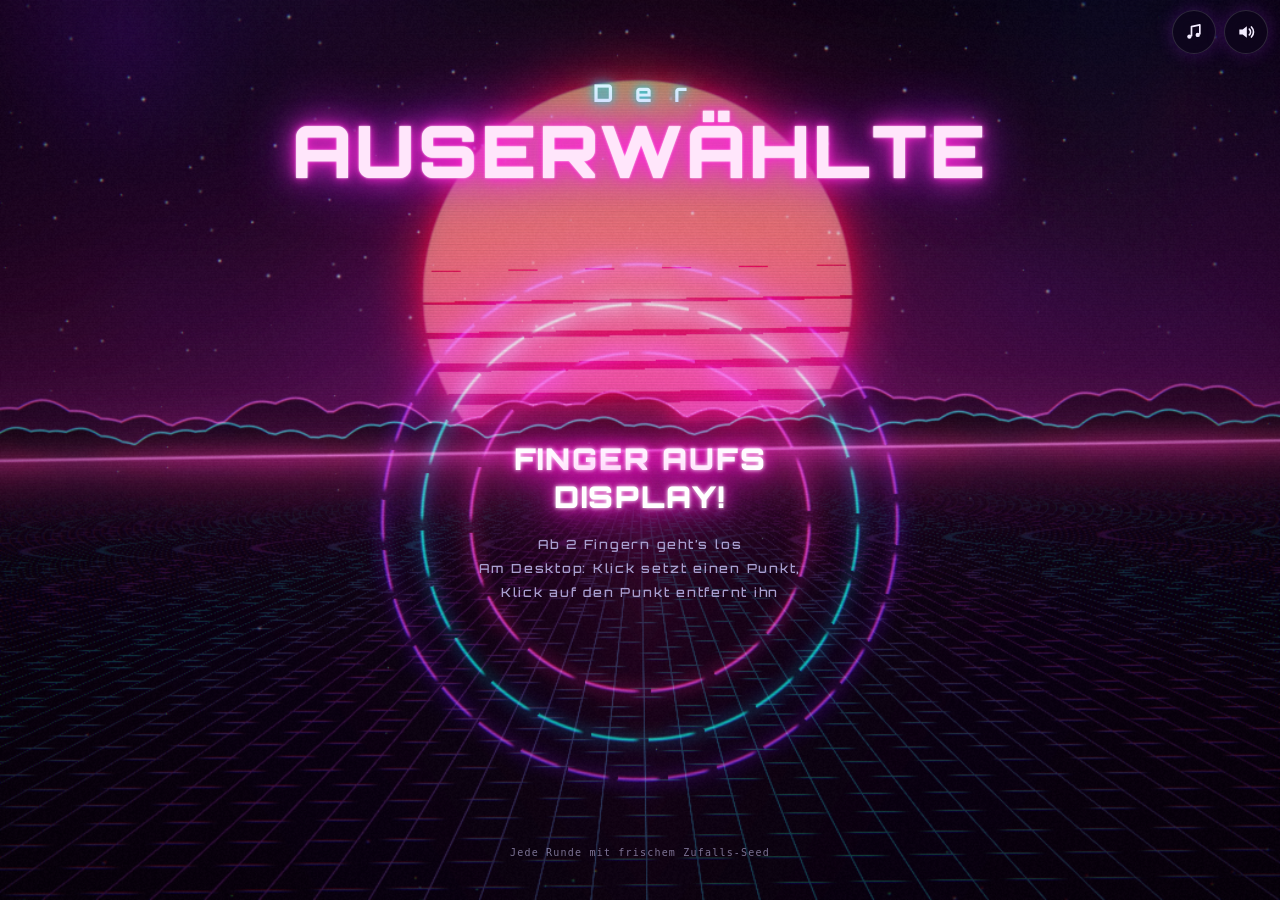
==== commit 3f138f0d: "3D-Arena und Synthwave-Soundtrack 3D-Arena (WebGL): - perspektivische Synthwave-Welt: Horizont, gest" ====
--- a/index.html
+++ b/index.html
@@ -74,12 +74,15 @@
 #hint{max-width:calc(100vw - 24px);padding:9px 16px 8px;font-size:9.5px;font-weight:700;letter-spacing:.08em;text-transform:uppercase;color:#fff;opacity:0;transform:translateY(10px);transition:opacity .4s,transform .4s}
 #hint.on{opacity:1;transform:none;animation:breathe 2s ease-in-out infinite}
 @keyframes breathe{0%,100%{box-shadow:inset 0 1px 0 rgba(255,255,255,.08),0 0 14px rgba(176,38,255,.2)}50%{box-shadow:inset 0 1px 0 rgba(255,255,255,.08),0 0 28px rgba(0,240,255,.45)}}
-#mute{position:fixed;top:calc(env(safe-area-inset-top,0px) + 10px);right:12px;width:44px;height:44px;padding:0;display:grid;place-items:center;border-radius:50%;color:#f3ecff;cursor:pointer;touch-action:none;
-  background:rgba(14,5,30,.46);border:1px solid rgba(255,255,255,.14);box-shadow:0 0 18px rgba(176,38,255,.25);-webkit-backdrop-filter:blur(8px);backdrop-filter:blur(8px)}
-#mute svg{width:20px;height:20px}
-#mute .off,#mute.muted .on{display:none}
-#mute.muted .off{display:inline}
-#mute:focus-visible{outline:2px solid #00f0ff;outline-offset:2px}
+.ibtn{position:fixed;top:calc(env(safe-area-inset-top,0px) + 10px);right:12px;width:44px;height:44px;padding:0;display:grid;place-items:center;border-radius:50%;color:#f3ecff;cursor:pointer;touch-action:none;
+  background:rgba(14,5,30,.46);border:1px solid rgba(255,255,255,.14);box-shadow:0 0 18px rgba(176,38,255,.25);-webkit-backdrop-filter:blur(8px);backdrop-filter:blur(8px);transition:color .2s,box-shadow .2s}
+#music{right:64px}
+.ibtn svg{width:20px;height:20px}
+.ibtn .off,.ibtn.muted .on{display:none}
+.ibtn.muted .off{display:inline}
+.ibtn.muted{color:rgba(243,236,255,.5);box-shadow:none}
+.ibtn:focus-visible{outline:2px solid #00f0ff;outline-offset:2px}
+body.gl3d #crown{display:none}
 </style>
 </head>
 <body>
@@ -97,7 +100,8 @@
 <path d="M12 46h48" stroke="#fff" stroke-opacity=".7" stroke-width="1.5" stroke-linecap="round"/></svg></div>
 <div id="title" data-t="AUSERWÄHLT!">AUSERWÄHLT!</div>
 <div class="hud" id="bottom"><div id="seed">Jede Runde mit frischem Zufalls-Seed</div><div id="hint" class="pill"></div></div>
-<button id="mute" aria-label="Ton an oder aus"><svg viewBox="0 0 24 24" aria-hidden="true"><path d="M4 9v6h4l5 4V5L8 9H4z" fill="currentColor"/><path class="on" d="M16 8.5a5 5 0 0 1 0 7M18.5 6a8.5 8.5 0 0 1 0 12" fill="none" stroke="currentColor" stroke-width="2" stroke-linecap="round"/><path class="off" d="M16.5 9.5l5 5m0-5l-5 5" stroke="currentColor" stroke-width="2" stroke-linecap="round"/></svg></button>
+<button id="music" class="ibtn" aria-label="Musik an oder aus"><svg viewBox="0 0 24 24" aria-hidden="true"><path d="M9 17V5.5l10-2V15" fill="none" stroke="currentColor" stroke-width="2" stroke-linejoin="round"/><circle cx="6.5" cy="17.5" r="2.6" fill="currentColor"/><circle cx="16.5" cy="15.5" r="2.6" fill="currentColor"/><path class="off" d="M3.5 3.5l17 17" stroke="currentColor" stroke-width="2.2" stroke-linecap="round"/></svg></button>
+<button id="mute" class="ibtn" aria-label="Ton an oder aus"><svg viewBox="0 0 24 24" aria-hidden="true"><path d="M4 9v6h4l5 4V5L8 9H4z" fill="currentColor"/><path class="on" d="M16 8.5a5 5 0 0 1 0 7M18.5 6a8.5 8.5 0 0 1 0 12" fill="none" stroke="currentColor" stroke-width="2" stroke-linecap="round"/><path class="off" d="M16.5 9.5l5 5m0-5l-5 5" stroke="currentColor" stroke-width="2" stroke-linecap="round"/></svg></button>
 <script id="fate">
 /* ---------- Zufall: frischer Seed je Runde + seeded PRNG (ohne DOM, damit tests/ ihn direkt prüfen) ---------- */
 var Fate=(()=>{
@@ -119,11 +123,96 @@
 return {mix,sfc32,freshSeed,ring,plan,draw};
 })();
 </script>
+<script id="music">
+/* ---------- Musik & Soundeffekte: Synthwave komplett aus Web-Audio-Oszillatoren (ohne Audiodateien, ohne DOM) ---------- */
+var Music=(()=>{
+const BPM=104,S16=60/BPM/4,mtof=m=>440*Math.pow(2,(m-69)/12);
+/* Akkordfolge Am – F – C – G: Bass-Grundton, Pad-Voicing und Arpeggio-Töne */
+const CH=[{root:33,pad:[57,60,64],arp:[69,72,76,81]},{root:29,pad:[57,60,65],arp:[65,69,72,77]},{root:36,pad:[55,60,64],arp:[67,72,76,79]},{root:31,pad:[55,59,62],arp:[67,71,74,79]}];
+const ARP=[0,1,2,3,2,1,0,2,1,3,2,1,0,1,2,3];
+/* Siegesmelodie je Takt: [16tel-Position, MIDI-Ton, Länge in 16teln] */
+const LEAD=[[[0,76,4],[4,79,2],[6,81,4],[10,79,2],[12,76,4]],[[0,77,4],[4,76,2],[6,74,2],[8,72,6],[14,74,2]],[[0,76,4],[4,79,4],[8,84,6],[14,83,2]],[[0,81,4],[4,79,4],[8,76,8]]];
+function create(ac,out){
+  const comp=ac.createDynamicsCompressor();comp.threshold.value=-16;comp.knee.value=8;comp.ratio.value=4;comp.attack.value=.003;comp.release.value=.25;
+  const master=ac.createGain();master.gain.value=.5;master.connect(comp);comp.connect(out);
+  /* Hall: Faltung mit selbst erzeugtem, abklingendem Rauschen; Echo: Verzögerung mit gefilterter Rückkopplung */
+  const rev=ac.createConvolver();{const len=ac.sampleRate*2.6|0,b=ac.createBuffer(2,len,ac.sampleRate);for(let c=0;c<2;c++){const d=b.getChannelData(c);for(let i=0;i<len;i++)d[i]=(Math.random()*2-1)*Math.pow(1-i/len,2.4);}rev.buffer=b;}
+  const revOut=ac.createGain();revOut.gain.value=.45;rev.connect(revOut);revOut.connect(master);
+  const dly=ac.createDelay(1),dfb=ac.createGain(),dlp=ac.createBiquadFilter();dly.delayTime.value=S16*3;dfb.gain.value=.36;dlp.type='lowpass';dlp.frequency.value=2400;
+  dly.connect(dlp);dlp.connect(dfb);dfb.connect(dly);const dlyOut=ac.createGain();dlyOut.gain.value=.5;dlp.connect(dlyOut);dlyOut.connect(master);
+  /* Musik-Bus (mit Tiefpass für den „Unterwasser“-Moment vor der Entscheidung) und Effekt-Bus, beide getrennt stummschaltbar */
+  const musIn=ac.createGain(),musLP=ac.createBiquadFilter();musLP.type='lowpass';musLP.frequency.value=18000;musLP.Q.value=.7;musIn.connect(musLP);musLP.connect(master);
+  const dry=ac.createGain(),wet=ac.createGain(),wetSend=ac.createGain(),wetRev=ac.createGain(),wetDly=ac.createGain();
+  dry.connect(musIn);wet.connect(musIn);wet.connect(wetSend);wetSend.connect(wetRev);wetSend.connect(wetDly);wetRev.gain.value=.55;wetDly.gain.value=.3;wetRev.connect(rev);wetDly.connect(dly);
+  const fx=ac.createGain(),fxSend=ac.createGain(),fxDry=ac.createGain(),fxWet=ac.createGain();fxDry.connect(fx);fxWet.connect(fx);fxWet.connect(fxSend);fx.connect(master);fxSend.gain.value=.5;fxSend.connect(rev);
+  const noiseBuf=ac.createBuffer(1,ac.sampleRate*2|0,ac.sampleRate);{const d=noiseBuf.getChannelData(0);for(let i=0;i<d.length;i++)d[i]=Math.random()*2-1;}
+  const now=t=>t==null?ac.currentTime:t;
+  function osc(type,f,t,end,dest){const o=ac.createOscillator();o.type=type;o.frequency.setValueAtTime(f,t);o.connect(dest);o.start(t);o.stop(end);return o;}
+  function env(t,peak,a,dec,dest){const g=ac.createGain();g.gain.setValueAtTime(0,t);g.gain.linearRampToValueAtTime(peak,t+a);g.gain.setTargetAtTime(0,t+a,dec);g.connect(dest);return g;}
+  function noise(t,dur,dest){const s=ac.createBufferSource();s.buffer=noiseBuf;s.loop=true;s.connect(dest);s.start(t,Math.random()*1.5);s.stop(t+dur);return s;}
+  function filt(type,f,q,dest){const b=ac.createBiquadFilter();b.type=type;b.frequency.value=f;if(q!=null)b.Q.value=q;b.connect(dest);return b;}
+  /* Instrumente */
+  function kick(t,v){const g=env(t,v,.002,.12,dry);osc('sine',150,t,t+.5,g).frequency.exponentialRampToValueAtTime(44,t+.12);noise(t,.03,filt('highpass',2500,null,env(t,v*.2,.001,.008,dry)));}
+  function snare(t,v){noise(t,.4,filt('bandpass',1900,.7,env(t,v*.7,.002,.07,wet)));osc('triangle',190,t,t+.3,env(t,v*.4,.002,.05,dry)).frequency.exponentialRampToValueAtTime(140,t+.1);}
+  function hat(t,v,dec){noise(t,dec*6+.02,filt('highpass',7500,null,env(t,v,.001,dec,dry)));}
+  function bass(t,m,len,br,v){v=v||.3;const g=ac.createGain();g.gain.setValueAtTime(0,t);g.gain.linearRampToValueAtTime(v,t+.006);g.gain.setTargetAtTime(v*.66,t+.006,.08);g.gain.setTargetAtTime(0,t+len,.03);g.connect(dry);
+    const lp=filt('lowpass',400+br*2200,4,g);lp.frequency.setTargetAtTime(160+br*500,t,.07);
+    osc('sawtooth',mtof(m),t,t+len+.25,lp);osc('square',mtof(m)*1.004,t,t+len+.25,lp);}
+  function arp(t,m,v,br){const lp=filt('lowpass',900+br*3600,2,env(t,v,.004,.09,wet));osc('square',mtof(m),t,t+.6,lp);osc('sawtooth',mtof(m)*1.005,t,t+.6,lp);}
+  function pad(t,notes,len,v){const g=ac.createGain();g.gain.setValueAtTime(0,t);g.gain.linearRampToValueAtTime(v,t+.5);g.gain.setValueAtTime(v,t+len);g.gain.linearRampToValueAtTime(0,t+len+1.2);g.connect(wet);
+    const lp=filt('lowpass',1400,.3,g);for(const m of notes)for(const d of [-8,8])osc('sawtooth',mtof(m),t,t+len+1.3,lp).detune.value=d;}
+  function lead(t,m,len,v){const g=ac.createGain();g.gain.setValueAtTime(0,t);g.gain.linearRampToValueAtTime(v,t+.015);g.gain.setTargetAtTime(v*.7,t+.015,.15);g.gain.setTargetAtTime(0,t+len,.08);g.connect(wet);
+    const lp=filt('lowpass',3200,1,g),lfo=ac.createOscillator(),lg=ac.createGain();lfo.frequency.value=5.5;lg.gain.setValueAtTime(0,t);lg.gain.linearRampToValueAtTime(9,t+.25);lfo.connect(lg);lfo.start(t);lfo.stop(t+len+.5);
+    for(const [type,d] of [['sawtooth',-6],['square',6]]){const o=osc(type,mtof(m),t,t+len+.5,lp);o.detune.value=d;lg.connect(o.detune);}}
+  function crash(t,v,d){noise(t,2.5,filt('highpass',4500,null,env(t,v,.002,.45,d||wet)));}
+  function riser(t,dur,v){const g=ac.createGain();g.gain.setValueAtTime(0,t);g.gain.linearRampToValueAtTime(v,t+dur);g.gain.linearRampToValueAtTime(0,t+dur+.05);g.connect(wet);
+    const bp=filt('bandpass',300,2.5,g);bp.frequency.setValueAtTime(300,t);bp.frequency.exponentialRampToValueAtTime(6000,t+dur);noise(t,dur+.1,bp);}
+  /* Sequenzer: spielt 16tel für 16tel; welche Spuren laufen, hängt vom Spielzustand ab */
+  let M='idle',E=0,nextT=-1,step=0;
+  function playStep(s,t){const bar=(s>>4)&3,i=s&15,c=CH[bar];
+    if(M==='hold')return;
+    if(i===0)pad(t,c.pad,S16*16,M==='idle'?.016:.04);
+    if(M==='idle'){if(i%4===0)arp(t,c.arp[ARP[i]],.03,.15);if(i===0||i===8)bass(t,c.root,S16*7,.05,.08);if(i%8===4)hat(t,.015,.03);return;}
+    if(i%4===0)kick(t,.9);
+    if(M==='wait'){hat(t,.06,.02);if(i%2===0)arp(t,c.arp[ARP[i]],.055,.4);bass(t,c.root+(i%2?12:0),S16*.9,.3);return;}
+    const win=M==='finale'||M==='done';
+    if(i===4||i===12)snare(t,.5);
+    hat(t,i%2?.07:.04,i%4===2?.06:.025);
+    bass(t,c.root+(i%2?12:0),S16*.85,win?.8:E);
+    arp(t,c.arp[ARP[i]],.06,win?.9:.3+E*.7);
+    if(win){if(i===0&&bar===0)crash(t,.22);for(const n of LEAD[bar])if(n[0]===i)lead(t,n[1],n[2]*S16,.1);}}
+  function schedule(until){if(nextT<ac.currentTime)nextT=ac.currentTime+.03;while(nextT<until){playStep(step,nextT);nextT+=S16;step++;}}
+  /* Zustandswechsel; t erlaubt exaktes Timing (auch beim Offline-Rendern in den Tests) */
+  function mode(m,t){t=now(t);if(m===M)return;M=m;const f=musLP.frequency;f.cancelScheduledValues(t);
+    if(m==='hold'){f.setValueAtTime(18000,t);f.exponentialRampToValueAtTime(380,t+.35);return;}
+    f.setValueAtTime(18000,t);
+    if(m==='wait')riser(t,1.5,.16);
+    if(m==='choose'||m==='finale'){step=0;nextT=t;}}
+  function fade(g,on,t){t=now(t);g.gain.cancelScheduledValues(t);g.gain.setValueAtTime(g.gain.value,t);g.gain.linearRampToValueAtTime(on?1:0,t+.25);}
+  /* Soundeffekte */
+  const sfx={
+    place(n,t){t=now(t);const f=mtof(72+[0,3,7,10,12,15,19,22,24,27,31,34][n%12]);osc('triangle',f,t,t+.6,env(t,.16,.003,.12,fxWet)).frequency.exponentialRampToValueAtTime(f*2,t+.06);osc('sine',f*3,t+.03,t+.4,env(t+.03,.05,.002,.06,fxWet));},
+    remove(t){t=now(t);osc('triangle',520,t,t+.4,env(t,.12,.003,.08,fxWet)).frequency.exponentialRampToValueAtTime(150,t+.15);},
+    tick(i,t){t=now(t);osc('square',mtof(76+i),t,t+.2,filt('highpass',600,null,env(t,.045,.002,.03,fxDry)));},
+    start(t){t=now(t);const bp=filt('bandpass',300,1.5,env(t,.28,.15,.25,fxWet));bp.frequency.exponentialRampToValueAtTime(4500,t+.6);noise(t,1,bp);osc('sine',60,t,t+.9,env(t,.35,.02,.2,fxDry)).frequency.exponentialRampToValueAtTime(130,t+.5);},
+    hop(p,t){t=now(t);osc('square',mtof(60+Math.round(p*24)),t,t+.3,filt('lowpass',1500+p*4000,3,env(t,.06+p*.06,.002,.05,fxWet)));},
+    beat(t){t=now(t);osc('sine',62,t,t+.6,env(t,.9,.004,.11,fxDry)).frequency.exponentialRampToValueAtTime(38,t+.2);noise(t,.05,filt('lowpass',600,null,env(t,.15,.001,.02,fxDry)));},
+    impact(t){t=now(t);osc('sine',95,t,t+1.6,env(t,1,.005,.45,fxDry)).frequency.exponentialRampToValueAtTime(26,t+1.3);
+      const lp=filt('lowpass',9000,.8,env(t,.5,.002,.35,fxWet));lp.frequency.exponentialRampToValueAtTime(120,t+1.2);noise(t,1.6,lp);
+      const st=filt('lowpass',2600,.5,env(t,.07,.005,.5,fxWet));for(const m of [48,60,64,67,72,76])osc('sawtooth',mtof(m),t,t+2,st);crash(t,.35,fxWet);},
+    firework(t){t=now(t);noise(t,.4,filt('lowpass',3000,null,env(t,.18,.002,.06,fxWet)));for(let i=0;i<6;i++){const s=t+.08+Math.random()*.35;noise(s,.03,filt('highpass',5000,null,env(s,.06,.001,.01,fxWet)));}},
+    crown(t){t=now(t);[84,88,91,96].forEach((m,i)=>osc('sine',mtof(m),t+i*.06,t+i*.06+2,env(t+i*.06,.09,.002,.5+i*.15,fxWet)));}
+  };
+  return {schedule,mode,energy:x=>{E=x;},setMusic:(on,t)=>{fade(musIn,on,t);fade(wetSend,on,t);},setSfx:(on,t)=>{fade(fx,on,t);fade(fxSend,on,t);},sfx};
+}
+return {create};
+})();
+</script>
 <script>
 (()=>{
 let cv=document.getElementById('c'),ctx=null,GLR=null;
 const $=id=>document.getElementById(id);
-const msgEl=$('msg'),titleEl=$('title'),seedEl=$('seed'),hintEl=$('hint'),topEl=$('top'),muteBtn=$('mute'),logoEl=$('logo'),crownEl=$('crown');
+const msgEl=$('msg'),titleEl=$('title'),seedEl=$('seed'),hintEl=$('hint'),topEl=$('top'),muteBtn=$('mute'),musicBtn=$('music'),logoEl=$('logo'),crownEl=$('crown');
 const FINE=matchMedia('(hover:hover) and (pointer:fine)').matches;
 const RM=matchMedia('(prefers-reduced-motion: reduce)').matches;
 let W=0,H=0,DPR=1,qs=1;
@@ -136,20 +225,30 @@
 
 const mix=e=>Fate.mix(e.clientX,e.clientY,performance.now());
 
-/* ---------- Sound ---------- */
-let AC=null,master=null,muted=false;
-function initAudio(){if(!AC){const A=window.AudioContext||window.webkitAudioContext;if(!A)return;AC=new A();master=AC.createGain();master.gain.value=.6;master.connect(AC.destination);}if(AC.state==='suspended')AC.resume();}
-function tone(f,d,type,v,slide,delay){if(!AC||muted)return;const t=AC.currentTime+(delay||0);const o=AC.createOscillator(),g=AC.createGain();o.type=type||'square';o.frequency.setValueAtTime(f,t);if(slide)o.frequency.exponentialRampToValueAtTime(Math.max(20,f*slide),t+d);g.gain.setValueAtTime(.0001,t);g.gain.exponentialRampToValueAtTime(v||.06,t+.008);g.gain.exponentialRampToValueAtTime(.0001,t+d);o.connect(g);g.connect(master);o.start(t);o.stop(t+d+.05);}
-function noise(d,v,delay){if(!AC||muted)return;const t=AC.currentTime+(delay||0);const len=Math.floor(AC.sampleRate*d);const b=AC.createBuffer(1,len,AC.sampleRate);const ch=b.getChannelData(0);for(let i=0;i<len;i++)ch[i]=Math.random()*2-1;const s=AC.createBufferSource();s.buffer=b;const f=AC.createBiquadFilter();f.type='lowpass';f.frequency.setValueAtTime(7000,t);f.frequency.exponentialRampToValueAtTime(60,t+d);const g=AC.createGain();g.gain.setValueAtTime(v,t);g.gain.exponentialRampToValueAtTime(.0001,t+d);s.connect(f);f.connect(g);g.connect(master);s.start(t);s.stop(t+d);}
+/* ---------- Sound: Musik-Engine startet mit der ersten Berührung (vorher erlauben Browser keinen Ton) ---------- */
+let AC=null,snd=null,soundOn=true,musicOn=true;
+try{soundOn=localStorage.getItem('aw-sound')!=='0';musicOn=localStorage.getItem('aw-music')!=='0';}catch(e){}
+function initAudio(){if(!AC){const A=window.AudioContext||window.webkitAudioContext;if(!A)return;AC=new A();snd=Music.create(AC,AC.destination);snd.setSfx(soundOn);snd.setMusic(soundOn&&musicOn);syncMusic();
+    setInterval(()=>{if(AC.state==='running')snd.schedule(AC.currentTime+.2);},50);}
+  if(AC.state==='suspended')AC.resume();}
+function musicMode(){return state==='waiting'?'wait':state==='choosing'?(finalHold?'hold':'choose'):state==='finale'?'finale':state==='done'?'done':'idle';}
+function syncMusic(){if(snd)snd.mode(musicMode());}
+const at=d=>AC?AC.currentTime+(d||0):0;
 function buzz(p){if(navigator.vibrate)try{navigator.vibrate(p)}catch(e){}}
-muteBtn.addEventListener('pointerdown',e=>{e.stopPropagation();});
-muteBtn.addEventListener('click',()=>{muted=!muted;muteBtn.classList.toggle('muted',muted);});
+function updAudioBtns(){muteBtn.classList.toggle('muted',!soundOn);musicBtn.classList.toggle('muted',!musicOn||!soundOn);
+  if(snd){snd.setSfx(soundOn);snd.setMusic(soundOn&&musicOn);}
+  try{localStorage.setItem('aw-sound',soundOn?'1':'0');localStorage.setItem('aw-music',musicOn?'1':'0');}catch(e){}}
+[muteBtn,musicBtn].forEach(b=>b.addEventListener('pointerdown',e=>{e.stopPropagation();initAudio();}));
+muteBtn.addEventListener('click',()=>{soundOn=!soundOn;updAudioBtns();});
+musicBtn.addEventListener('click',()=>{musicOn=!musicOn;if(musicOn)soundOn=true;updAudioBtns();});
+updAudioBtns();
+document.addEventListener('visibilitychange',()=>{if(AC)document.hidden?AC.suspend():AC.resume();});
 
 /* ---------- Zustand ---------- */
 const fingers=new Map(),touches=new Set(),parts=[],rings=[],MAXF=12,MAXP=6500;
 let state='idle',waitStart=0,lastTick=-1,order=[],hl=-1,steps=0,step=0,nextAt=0,finalHold=false,winner=null;
 let finaleStart=0,doneStart=0,resetAt=0,nextFw=0,round=0,mouseN=0,shake=0,flash=0,flashCol='#ffffff',beam=null;
-let seedHex='',sweep=0,nextGhost=0,chroma=0,beats=[],idleA=1,linkA=0,hubPos={x:0,y:0},crownOn=false;
+let seedHex='',sweep=0,nextGhost=0,chroma=0,beats=[],idleA=1,linkA=0,hubPos={x:0,y:0},crownOn=false,crownT0=0,camScroll=0,camSpd=1.4,camKick=0;
 const WAIT=1500,PICK_MS=5600;let baseR=44,delays=[];
 
 function addP(p){if(parts.length<MAXP)parts.push(p);}
@@ -164,7 +263,7 @@
 function hub(list){let x=0,y=0;for(const f of list){x+=f.x;y+=f.y;}return {x:x/list.length,y:y/list.length};}
 function baseTarget(n){return 44*Math.min(1,Math.sqrt(4/n))*Math.min(1.4,Math.max(.8,Math.min(W,H)/400));}
 /* Oberkante der Krone (54 px hoch) über dem Gewinner; ist oben kein Platz, rutscht sie darunter */
-function crownTop(w,R){const y=w.y-R*1.32-62;return y<8?w.y+R*1.32+8:y;}
+function crownTop(w,R){const y=w.y-R*1.32-66;return y<8?w.y+R*1.32+10:y;}
 
 /* Neue Finger bekommen die Farbe, deren Farbton am weitesten von den vergebenen entfernt ist */
 const HUE={};NEON.forEach(c=>{const [r,g,b]=rgb(c).map(v=>v/255),mx=Math.max(r,g,b),d=mx-Math.min(r,g,b);let h=0;if(d)h=mx===r?((g-b)/d)%6:mx===g?(b-r)/d+2:(r-g)/d+4;HUE[c]=(h*60+360)%360;});
@@ -173,12 +272,12 @@
   const sc=pool.map(c=>Math.min(...used.map(u=>{const d=Math.abs(HUE[c]-HUE[u]);return Math.min(d,360-d);}))),mx=Math.max(...sc),best=pool.filter((c,i)=>sc[i]>=mx*.8);
   return best[Math.floor(Math.random()*best.length)];}
 function addFinger(id,x,y,mouse){if(fingers.size>=MAXF)return;const f={id,x,y,col:pickColor(),born:performance.now(),mouse,ph:Math.random()*6.2832,lifted:false,dying:0};
-  fingers.set(id,f);burst(x,y,f.col,50,5);pixRing(x,y,f.col,560,140,6);tone(300+fingers.size*90,.12,'square',.06,1.6);buzz(15);armWait();}
+  fingers.set(id,f);burst(x,y,f.col,50,5);pixRing(x,y,f.col,560,140,6);if(snd)snd.sfx.place(fingers.size);buzz(18);armWait();}
 function dropFinger(id){const f=fingers.get(id);if(!f)return;
-  if(state==='idle'||state==='waiting'){fingers.delete(id);burst(f.x,f.y,f.col,34,3);tone(260,.1,'triangle',.05,.5);armWait();}
+  if(state==='idle'||state==='waiting'){fingers.delete(id);burst(f.x,f.y,f.col,34,3);if(snd)snd.sfx.remove();armWait();}
   else f.lifted=true;}
-function armWait(){if(fingers.size>=2){state='waiting';waitStart=performance.now();lastTick=-1;}else state='idle';updHud();}
-function reset(){fingers.clear();order=[];winner=null;hl=-1;beam=null;beats=[];state='idle';resetAt=0;titleEl.className='';updHud();}
+function armWait(){if(fingers.size>=2){state='waiting';waitStart=performance.now();lastTick=-1;}else state='idle';updHud();syncMusic();}
+function reset(){fingers.clear();order=[];winner=null;hl=-1;beam=null;beats=[];state='idle';resetAt=0;titleEl.className='';updHud();syncMusic();}
 
 /* ---------- Eingabe ---------- */
 const onCanvas=e=>e.target&&e.target.tagName==='CANVAS';
@@ -222,10 +321,10 @@
   {const c=hub(order);sweep=Math.atan2(order[hl].y-c.y,order[hl].x-c.x);pixRing(c.x,c.y,'#ffffff',700,Math.hypot(W,H)*.45,8,0,.6);}
   flash=Math.max(flash,RM?.05:.16);flashCol='#ffffff';
   seedEl.textContent='Seed 0x'+seedHex.slice(0,16)+'…';
-  tone(70,.7,'sawtooth',.1,3);order.forEach(f=>pixRing(f.x,f.y,f.col,600,160,5));updHud();}
+  if(snd)snd.sfx.start();syncMusic();order.forEach(f=>pixRing(f.x,f.y,f.col,600,160,5));updHud();}
 
 function startFinale(){const now=performance.now(),w=winner;state='finale';finaleStart=now;
-  shake=RM?0:32;flash=RM?.35:.9;flashCol=w.col;beam=null;chroma=RM?.003:.03;
+  shake=RM?0:32;flash=RM?.35:.9;flashCol=w.col;beam=null;chroma=RM?.003:.03;camSpd=RM?8:70;camKick=RM?0:1;
   for(let i=0;i<1000;i++){const a=Math.random()*6.2832,s=2+Math.random()*17,life=50+Math.random()*95;
     addP({x:w.x,y:w.y,vx:Math.cos(a)*s,vy:Math.sin(a)*s,life,max:life,size:3+(Math.random()*6|0),
       col:Math.random()<.2?'#ffffff':(Math.random()<.15?NEON[Math.random()*NEON.length|0]:w.col),drag:.955,g:.045});}
@@ -233,11 +332,8 @@
   const big=Math.hypot(W,H);for(let i=0;i<6;i++)pixRing(w.x,w.y,i%2?'#ffffff':w.col,950,big,10-i,i*110);
   order.forEach(f=>{if(f===w)return;f.dying=now;
     for(let i=0;i<130;i++)addP({x:f.x+(Math.random()-.5)*70,y:f.y+(Math.random()-.5)*70,vx:(Math.random()-.5)*8,vy:(Math.random()-.5)*8,life:220,max:220,size:3+(Math.random()*3|0),col:f.col,drag:.94,g:0,home:w,delay:Math.random()*25});});
-  tone(55,1.8,'sawtooth',.22,.45);tone(110,1.3,'square',.1,.3);noise(1.3,.35);
-  [523,659,784,1047,1319,1568].forEach((f,i)=>tone(f,.25,'square',.055,0,.15+i*.07));
-  [523,659,784,1047].forEach(f=>tone(f,1.6,'triangle',.06,0,.62));
-  tone(1568,.5,'triangle',.05,0,.55);tone(2093,.7,'triangle',.04,0,.6);
-  buzz([90,40,260]);
+  if(snd){snd.sfx.impact();snd.sfx.crown(at(.55));}syncMusic();
+  buzz([120,60,300,60,500]);
   titleEl.style.setProperty('--c',w.col);placeTitle(w);
   titleEl.className='';void titleEl.offsetWidth;titleEl.className='show';updHud();
   dispatchEvent(new CustomEvent('auserw:result',{detail:{players:order.length,winner:order.indexOf(w),highlighted:hl,round,seed:seedHex}}));}
@@ -246,7 +342,7 @@
   const top=Math.min(ct,w.y-R*1.5)-14,bot=Math.max(ct+54,w.y+R*1.5)+14,a0=70,b1=H-100;
   const y=(top-a0)>=(b1-bot)?(a0+top)/2:(bot+b1)/2;titleEl.style.top=Math.round(y-fs*.62)+'px';}
 function updCrown(){const on=!!winner&&(state==='done'||state==='finale'&&performance.now()-finaleStart>500);
-  if(on!==crownOn){crownOn=on;if(on)crownEl.style.setProperty('--c',winner.col);crownEl.className=on?'show':'';}
+  if(on!==crownOn){crownOn=on;if(on){crownT0=performance.now();crownEl.style.setProperty('--c',winner.col);}crownEl.className=on?'show':'';}
   if(on)crownEl.style.transform='translate('+Math.round(winner.x-36)+'px,'+Math.round(crownTop(winner,baseR*1.6))+'px)';}
 
 /* ---------- Update ---------- */
@@ -255,7 +351,7 @@
   if(state==='idle'&&Math.random()<.55*k){const life=260+Math.random()*200;addP({x:Math.random()*W,y:H+6,vx:0,vy:-(.3+Math.random()*1),life,max:life,size:2+(Math.random()*2|0),col:NEON[Math.random()*NEON.length|0],drag:1,g:0,dim:true});}
   if(state==='idle'&&!fingers.size&&now>nextGhost){nextGhost=now+700+Math.random()*1100;pixRing(W*(.1+Math.random()*.8),H*(.15+Math.random()*.7),NEON[Math.random()*NEON.length|0],1100,50+Math.random()*50,4,0,.35);}
   if(state==='waiting'){const p=(now-waitStart)/WAIT,seg=Math.floor(p*8);
-    if(seg>lastTick&&seg<8){lastTick=seg;tone(420+seg*70,.05,'square',.035);const c=hub([...fingers.values()]);pixRing(c.x,c.y,'#ffffff',380,34+seg*7,3,0,.5);}
+    if(seg>lastTick&&seg<8){lastTick=seg;if(snd)snd.sfx.tick(seg);const c=hub([...fingers.values()]);pixRing(c.x,c.y,'#ffffff',380,34+seg*7,3,0,.5);}
     fingers.forEach(f=>{if(Math.random()<.35*k){const a=Math.random()*6.2832;addP({x:f.x+Math.cos(a)*60,y:f.y+Math.sin(a)*60,vx:0,vy:-1-Math.random()*2,life:40,max:40,size:3,col:f.col,drag:.98,g:0});}});
     if(p>=1)startChoosing();}
   if(state==='choosing'){
@@ -264,24 +360,27 @@
       else{const prev=order[hl];hl=(hl+1)%order.length;step++;const cur=order[hl],p=step/steps;
         beam={a:prev,b:cur,t:now,col:cur.col};
         burst(cur.x,cur.y,cur.col,(18+p*34)|0,3+p*5);pixRing(cur.x,cur.y,cur.col,360,100,4);
-        tone(200+p*760,.07,'square',.05+p*.04);if(!RM)shake=Math.max(shake,1+p*5);buzz(8);chroma=Math.max(chroma,RM?0:.004*p);
+        if(snd){snd.sfx.hop(p);snd.energy(p);}if(!RM)shake=Math.max(shake,1+p*5);buzz(8);chroma=Math.max(chroma,RM?0:.004*p);
         nextAt=now+delays[step-1];
-        if(step>=steps){finalHold=true;nextAt=now+1500;beats=[now,now+380,now+900,now+1150];[0,.38,.9,1.15].forEach(d=>tone(60,.3,'sine',.3,0,d));noise(.25,.08,.38);}}}
+        if(step>=steps){finalHold=true;nextAt=now+1500;beats=[now,now+380,now+900,now+1150];if(snd)[0,.38,.9,1.15].forEach(d=>snd.sfx.beat(at(d)));syncMusic();}}}
     /* Herzschlag vor der Entscheidung: Puls-Ring, Farbsaum und Ruckeln im Takt der Bässe */
-    while(state==='choosing'&&beats.length&&now>=beats[0]){beats.shift();const w=order[hl];pixRing(w.x,w.y,'#ffffff',450,baseR*3.2,6,0,.85);chroma=Math.max(chroma,RM?.002:.012);if(!RM)shake=Math.max(shake,3);}
+    while(state==='choosing'&&beats.length&&now>=beats[0]){beats.shift();const w=order[hl];pixRing(w.x,w.y,'#ffffff',450,baseR*3.2,6,0,.85);chroma=Math.max(chroma,RM?.002:.012);if(!RM)shake=Math.max(shake,3);buzz(60);}
     {const c=hub(order),cur=order[hl];let d=((Math.atan2(cur.y-c.y,cur.x-c.x)-sweep)%6.2832+6.2832)%6.2832;if(d>5.8)d-=6.2832;sweep+=d*Math.min(1,.3*k);}
     if(finalHold){const w=order[hl];for(let i=0;i<Math.round(4*k);i++){const a=Math.random()*6.2832,r=40+Math.random()*50;addP({x:w.x+Math.cos(a)*r,y:w.y+Math.sin(a)*r,vx:-Math.cos(a)*3,vy:-Math.sin(a)*3,life:18,max:18,size:3,col:Math.random()<.5?'#ffffff':w.col,drag:1,g:0});}}}
   if(state==='finale'){const el=now-finaleStart;rain(Math.round((GLR?4:9)*k));
     if(Math.random()<.18*k)burst(winner.x,winner.y,winner.col,40,11);
-    if(el>1900){state='done';doneStart=now;nextFw=now+300;if(touches.size===0&&order.some(f=>!f.mouse))resetAt=now+3200;updHud();}}
+    if(el>1900){state='done';doneStart=now;nextFw=now+300;if(touches.size===0&&order.some(f=>!f.mouse))resetAt=now+3200;updHud();syncMusic();}}
   if(state==='done'){rain(Math.round(2*k));if(Math.random()<.3*k)confetti(Math.random()*W,-10,1,1.5,0);
     if(now>nextFw){nextFw=now+450+Math.random()*700;const x=W*(.12+Math.random()*.76),y=H*(.12+Math.random()*.6),c=Math.random()<.6?winner.col:NEON[Math.random()*NEON.length|0];
-      burst(x,y,c,80,7);pixRing(x,y,c,500,90,4);noise(.18,.06);}
+      burst(x,y,c,80,7);pixRing(x,y,c,500,90,4);if(snd)snd.sfx.firework();}
     if(resetAt&&now>resetAt)reset();}
   if(beam&&now-beam.t>200)beam=null;
   for(let i=rings.length-1;i>=0;i--)if(now>rings[i].t0+rings[i].dur)rings.splice(i,1);
   idleA+=((state==='idle'&&!fingers.size?1:0)-idleA)*Math.min(1,.06*k);
   linkA+=((state==='waiting'||state==='choosing'?1:0)-linkA)*Math.min(1,.12*k);
+  /* Kamerafahrt über die Arena: gemächlich im Leerlauf, Beschleunigung bei der Auswahl, fast Stillstand vor der Entscheidung, Warp-Stoß beim Gewinner */
+  {const tg=state==='idle'?1.4:state==='waiting'?4:state==='choosing'?(finalHold?.5:5+20*(steps?step/steps:0)):state==='finale'?3:2;
+    camSpd+=(tg-camSpd)*Math.min(1,(state==='finale'?.03:.06)*k);camScroll+=camSpd*k/60;camKick*=Math.pow(.93,k);}
 }
 function stepParts(k){
   for(let i=parts.length-1;i>=0;i--){const p=parts[i];
@@ -300,7 +399,7 @@
 uniform int uN;uniform vec4 uF[12];uniform vec4 uFC[12];uniform vec4 uFX[12];
 uniform int uNW;uniform vec4 uW[6];uniform vec4 uWC[6];
 uniform vec4 uHub;uniform vec3 uHubC;uniform vec4 uSweep;uniform vec4 uBeamA;uniform vec4 uBeamB;
-uniform vec4 uWin;uniform vec3 uWinC;uniform vec4 uMood;uniform vec4 uIdle;
+uniform vec4 uWin;uniform vec3 uWinC;uniform vec4 uMood;uniform vec4 uIdle;uniform vec4 uCam;uniform vec4 uSun;uniform vec3 uSunC;
 #define TAU 6.2831853
 float g2(float d,float w){return exp(-d*d/(w*w));}
 float gl1(float d,float w){return w/(abs(d)+w);}
@@ -310,17 +409,43 @@
   vec2 q=px;vec3 tint=vec3(0.);float tw=0.;
   for(int i=0;i<12;i++){if(i>=uN)break;vec2 d=uF[i].xy-px;float R=uF[i].z*2.4+1.;float f=R*R/(dot(d,d)+R*R)*uF[i].w;q+=d*f*.28;tint+=uFC[i].rgb*f;tw+=f;}
   for(int i=0;i<6;i++){if(i>=uNW)break;vec2 d=px-uW[i].xy;float L=length(d)+.001;float x=(L-uW[i].z)/uW[i].w;q+=d/L*exp(-x*x)*uW[i].w*.7*uWC[i].a;}
-  vec2 uv=px/uRes.y;
-  vec3 col=mix(vec3(.03,.006,.06),vec3(.008,.003,.025),vU.y);
-  vec3 n1=texture2D(uNeb,uv*.55+vec2(uT*.006,uT*.003)).rgb,n2=texture2D(uNeb,uv*1.05+vec2(.37-uT*.009,.11+uT*.004)).rgb;
-  col+=(n1*n1*1.1+n2*n2*.6)*mix(vec3(1.),uMood.rgb*1.5+.2,uMood.w);
-  vec2 cl=floor(px/22.);float h=hash(cl);
-  if(h>.87){vec2 sp=(vec2(hash(cl+3.1),hash(cl+7.7))*.8+.1)*22.;float sd=length(px-cl*22.-sp);col+=vec3(.8,.85,1.)*g2(sd,.7+(h-.87)*7.)*(.3+.7*(.5+.5*sin(uT*(1.5+h*4.)+h*90.)));}
-  float cs=44.;vec2 gd=abs(fract(q/cs+.5)-.5)*cs;
-  float ln=max(g2(gd.x,.7),g2(gd.y,.7)),dt=g2(length(gd),1.7);
-  float ti=min(tw,1.);vec3 gc=mix(vec3(.45,.17,1.),tint/max(tw,.001),ti);
-  float gi=(.09+.9*ti)*(.85+.15*sin(px.y*.012-uT*1.6));
-  col+=gc*(ln*gi*.5+dt*gi*1.2);
+  /* 3D-Arena: Kamera-Neigung, dann Himmel (Nebel, Sterne, Retro-Sonne, Berge) über dem Horizont, Boden-Gitter in Perspektive darunter */
+  float ti=min(tw,1.);vec3 tc=tint/max(tw,.001);
+  vec2 cc=uRes*.5,rp=q-cc;float cr=cos(uCam.w),sr=sin(uCam.w);vec2 sp=cc+vec2(cr*rp.x-sr*rp.y,sr*rp.x+cr*rp.y);
+  float hy=uCam.x,fl=uCam.y,dy=sp.y-hy,SR=uSun.x;
+  vec3 mood=mix(vec3(1.),uMood.rgb*1.5+.2,uMood.w);
+  vec3 sunA=mix(vec3(1.,.92,.35),uSunC*1.1+.25,uSun.z),sunB=mix(vec3(1.,.12,.55),uSunC,uSun.z);
+  vec3 col;
+  if(dy<0.){
+    float k=clamp(-dy/(uRes.y*.55),0.,1.),hh=-dy;
+    col=mix(vec3(.34,.04,.3),vec3(.012,.004,.035),pow(k,.45))*mood;
+    vec2 uv=sp/uRes.y;
+    vec3 n1=texture2D(uNeb,uv*.55+vec2(uT*.006,uT*.003)).rgb,n2=texture2D(uNeb,uv*1.05+vec2(.37-uT*.009,.11+uT*.004)).rgb;
+    col+=(n1*n1*1.1+n2*n2*.6)*mood*smoothstep(0.,.45,k);
+    vec2 cl=floor(sp/22.);float h=hash(cl);
+    if(h>.87){vec2 st=(vec2(hash(cl+3.1),hash(cl+7.7))*.8+.1)*22.;float sd=length(sp-cl*22.-st);col+=vec3(.8,.85,1.)*g2(sd,.7+(h-.87)*7.)*(.3+.7*(.5+.5*sin(uT*(1.5+h*4.)+h*90.)))*smoothstep(.08,.4,k);}
+    vec2 sc=vec2(cc.x,hy-SR*.72);float sd=length(sp-sc)/SR,yy=(sp.y-sc.y)/SR;
+    vec3 sunc=mix(sunA,sunB,clamp(yy*.5+.5,0.,1.));
+    float gap=yy>-.15?step(fract(yy*7.-uT*.35),(yy+.15)*.55):0.;
+    col+=(sunc*smoothstep(1.,.985,sd)*(1.-gap)*.6+sunB*exp(-max(sd-1.,0.)*2.4)*(.12+.12*uSun.y))*(1.-.45*uSun.z);
+    float x=sp.x;
+    float m1=uRes.y*(.022+.045*(abs(sin(x*.011+1.3))*.55+abs(sin(x*.027+.4))*.3+abs(sin(x*.061+2.))*.15));
+    float m2=uRes.y*(.012+.026*(abs(sin(x*.017+4.))*.6+abs(sin(x*.043+1.))*.25+abs(sin(x*.09+.3))*.15));
+    if(hh<m1)col=mix(col,vec3(.035,.004,.07)+sunB*.06,.9);
+    col+=vec3(.95,.25,.85)*g2(hh-m1,1.1)*.8*mood;
+    if(hh<m2)col=vec3(.012,.0,.028)+sunB*exp(-hh/12.)*.12;
+    col+=vec3(.1,.85,1.)*g2(hh-m2,1.)*.75;
+  }else{
+    float z=fl*8./max(dy,.01),w2=z/fl;
+    vec2 w=vec2((sp.x-cc.x)*w2,z+uCam.z),gd=abs(fract(w+.5)-.5);float lw=max(w2*.8,.015);
+    float ln=max(1.-smoothstep(lw*.4,lw*1.4,gd.x),1.-smoothstep(lw*.4,lw*1.4,gd.y))*smoothstep(.4,.12,w2);
+    vec3 gcol=mix(mix(vec3(.85,.2,1.),vec3(.1,.8,1.),.5+.5*sin(w.x*.25+uT*.3)),tc,ti);
+    col=vec3(.03,.003,.05)+sunB*exp(-dy/28.)*.22*mood;
+    col+=gcol*ln*exp(-z*.016)*(.38+1.1*ti)*mood;
+    col+=sunB*exp(-abs(sp.x-cc.x)/(SR*.6))*exp(-dy/(uRes.y*.22))*.2*mood;
+  }
+  col+=vec3(1.,.35,.85)*(g2(dy,1.4)*.8+exp(-abs(dy)/26.)*.18)*mood;
+  if(uWin.z>.001){vec2 dw=px-uWin.xy;col*=mix(1.,.42+.58*exp(-dot(dw,dw)/(uRes.y*uRes.y*.1)),uWin.z);}
   for(int i=0;i<6;i++){if(i>=uNW)break;float x=abs(length(px-uW[i].xy)-uW[i].z);col+=uWC[i].rgb*uWC[i].a*(g2(x,uW[i].w*.3)*1.1+gl1(x,2.)*.16);}
   if(uWin.z>.001){vec2 d=px-uWin.xy;float L=length(d),a=atan(d.y,d.x);
     float r=pow(.5+.5*sin(a*9.+uT*.8),5.)*.8+pow(.5+.5*sin(a*5.-uT*.5+1.),9.)*.6;
@@ -400,6 +525,53 @@
   c+=(fract(sin(dot(px,vec2(12.9898,78.233))+uT*7.)*43758.5453)-.5)*.028;
   gl_FragColor=vec4(c,1.);}`;
 
+/* Sternenstaub in 3D: Punkte fliegen auf die Kamera zu; je schneller die Fahrt, desto länger die Warp-Streifen (Fragment-Shader wie bei den Partikeln) */
+const VS_STAR=`precision highp float;
+attribute vec4 aS;
+uniform vec2 uRes;uniform vec4 uCam;uniform float uSpd;uniform float uS;uniform float uMax;uniform float uA;
+varying vec4 vC;varying vec4 vE;
+void main(){float D=70.,z=fract(aS.z-uCam.z/D)*D+.6;
+  vec3 p=vec3(aS.x*26.,aS.y*14.+2.,z);
+  vec2 cc=uRes*.5,vp=vec2(cc.x,uCam.x),s=vp+vec2(p.x,-p.y)*uCam.y/z;
+  float cr=cos(-uCam.w),sr=sin(-uCam.w);vec2 r=s-cc,rv=vp-cc;s=cc+vec2(cr*r.x-sr*r.y,sr*r.x+cr*r.y);vp=cc+vec2(cr*rv.x-sr*rv.y,sr*rv.x+cr*rv.y);
+  vec2 c=s/uRes*2.-1.;gl_Position=vec4(c.x,-c.y,0.,1.);
+  float size=clamp(uCam.y/z*.05,1.,6.),dl=length(s-vp),len=min(dl*uSpd/z*.035,uMax/uS),L=size+len;
+  gl_PointSize=min(L*uS,uMax);
+  vC=vec4(mix(vec3(.75,.9,1.),aS.w>.5?vec3(1.,.4,.9):vec3(.3,.9,1.),fract(aS.w*7.)*.6),step(-7.6,p.y)*smoothstep(D,D*.55,z)*smoothstep(.6,2.5,z)*uA);
+  vE=vec4(0.,dl>.01?(s-vp)/dl:vec2(1.,0.),max(.06,size/L*.5));}`;
+/* 3D-Krone: Goldmetall mit Umgebungs-Spiegelung und Fresnel-Glanz, Edelsteine in der Farbe des Gewinners, Perlen auf den Zacken */
+const VS_CROWN=`precision highp float;
+attribute vec3 aP;attribute vec3 aN;attribute float aM;
+uniform vec2 uRes;uniform vec2 uC;uniform float uSc;uniform mat3 uRot;
+varying vec3 vN;varying vec3 vV;varying float vM;
+void main(){vec3 p=uRot*(aP-vec3(0.,.5,0.))*uSc;float D=uSc*9.,k=D/(D-p.z);vec2 s=uC+vec2(p.x,-p.y)*k,c=s/uRes*2.-1.;
+  gl_Position=vec4(c.x,-c.y,-p.z/(uSc*3.),1.);vN=uRot*aN;vV=normalize(vec3(0.,0.,D)-p);vM=aM;}`;
+const FS_CROWN=`precision mediump float;varying vec3 vN;varying vec3 vV;varying float vM;uniform vec3 uGem;uniform float uT;
+vec3 env(vec3 r){vec3 c=r.y>0.?mix(vec3(.45,.2,.1),vec3(1.,.8,.5),smoothstep(0.,.9,r.y)):mix(vec3(.3,.1,.06),vec3(.05,.02,.02),smoothstep(0.,-.6,r.y));
+  c+=vec3(1.)*pow(max(dot(r,normalize(vec3(.5,.75,.45))),0.),40.)*5.;
+  c+=uGem*pow(max(dot(r,normalize(vec3(-.8,.15,.55))),0.),12.)*2.5;
+  c+=vec3(1.,.9,.7)*pow(max(dot(r,normalize(vec3(sin(uT*1.3),.3,cos(uT*1.3)))),0.),80.)*3.;return c;}
+void main(){vec3 n=normalize(vN),v=normalize(vV);if(dot(n,v)<0.)n=-n;vec3 r=reflect(-v,n);float nv=max(dot(n,v),0.),fr=pow(1.-nv,4.);vec3 col;
+  if(vM<.5)col=vec3(1.,.7,.22)*(env(r)*1.25+.3)+vec3(1.,.8,.4)*fr*.7;
+  else if(vM<1.5)col=uGem*(.6+1.2*nv*nv)+env(r)*fr*1.5+vec3(1.)*pow(max(dot(r,normalize(vec3(.5,.75,.45))),0.),30.)*2.;
+  else col=vec3(1.,.96,1.)*(.35+.45*env(r))+fr*.5;
+  gl_FragColor=vec4(col*.5,1.);}`;
+/* Kronen-Modell: Reif mit fünf Zacken (außen, innen, Oberkante), Zierband, Perlen und Edelsteine – je Ecke Position, Normale, Material */
+function crownMesh(){const V=[],put=(p,n,m)=>V.push(p[0],p[1],p[2],n[0],n[1],n[2],m);
+  const quad=(a,b,c,d,na,nb,nc,nd,m)=>{put(a,na,m);put(b,nb,m);put(c,nc,m);put(a,na,m);put(c,nc,m);put(d,nd,m);};
+  const SEG=60,PK=5,top=i=>{const u=(i/SEG*PK)%1;return .38+.55*Math.pow(1-Math.abs(u*2-1),1.6);},cs=i=>[Math.cos(i/SEG*6.2832),Math.sin(i/SEG*6.2832)],up=[0,1,0];
+  for(let i=0;i<SEG;i++){const [c0,s0]=cs(i),[c1,s1]=cs(i+1),h0=top(i),h1=top(i+1),r=.88,R2=1.07,b=.15,n0=[c0,0,s0],n1=[c1,0,s1],i0=[-c0,0,-s0],i1=[-c1,0,-s1];
+    quad([c0,0,s0],[c1,0,s1],[c1,h1,s1],[c0,h0,s0],n0,n1,n1,n0,0);
+    quad([c1*r,0,s1*r],[c0*r,0,s0*r],[c0*r,h0,s0*r],[c1*r,h1,s1*r],i1,i0,i0,i1,0);
+    quad([c0,h0,s0],[c1,h1,s1],[c1*r,h1,s1*r],[c0*r,h0,s0*r],up,up,up,up,0);
+    quad([c0*R2,0,s0*R2],[c1*R2,0,s1*R2],[c1*R2,b,s1*R2],[c0*R2,b,s0*R2],n0,n1,n1,n0,0);
+    quad([c0,b,s0],[c0*R2,b,s0*R2],[c1*R2,b,s1*R2],[c1,b,s1],up,up,up,up,0);}
+  const sphere=(cx,cy,cz,r,m,sy)=>{const A=10,B=14,pt=(a,b)=>{const th=a/A*Math.PI,ph=b/B*6.2832,n=[Math.sin(th)*Math.cos(ph),Math.cos(th),Math.sin(th)*Math.sin(ph)];return [[cx+n[0]*r,cy+n[1]*r*sy,cz+n[2]*r],n];};
+    for(let i=0;i<A;i++)for(let j=0;j<B;j++){const [a,na]=pt(i,j),[b,nb]=pt(i+1,j),[c,nc]=pt(i+1,j+1),[d,nd]=pt(i,j+1);quad(a,b,c,d,na,nb,nc,nd,m);}};
+  for(let k=0;k<PK;k++){const th=(k+.5)/PK*6.2832,c=Math.cos(th),s=Math.sin(th);sphere(c,1,s,.085,2,1);sphere(c*1.02,.27,s*1.02,.1,1,1.25);}
+  return new Float32Array(V);}
+const bounce=x=>{const n=7.5625,d=2.75;return x<1/d?n*x*x:x<2/d?n*(x-=1.5/d)*x+.75:x<2.5/d?n*(x-=2.25/d)*x+.9375:n*(x-=2.625/d)*x+.984375;};
+
 function mkGL(canvas){
   const opt={antialias:false,alpha:false,depth:false,stencil:false,premultipliedAlpha:false,powerPreference:'high-performance'};
   let gl=null;try{gl=canvas.getContext('webgl2',opt)||canvas.getContext('webgl',opt);}catch(e){}
@@ -411,6 +583,9 @@
     const u={};for(let i=0,n=gl.getProgramParameter(p,gl.ACTIVE_UNIFORMS);i<n;i++){const nm=gl.getActiveUniform(p,i).name.replace(/\[0\]$/,'');u[nm]=gl.getUniformLocation(p,nm);}return {p,u};}
   const P={scene:prog(VS_Q,FS_SCENE,['aP']),part:prog(VS_PART,FS_PART,['aPos','aCol','aExt']),down:prog(VS_Q,FS_DOWN,['aP']),blur:prog(VS_Q,FS_BLUR,['aP']),comp:prog(VS_Q,FS_COMP,['aP'])};
   if(!P.scene||!P.part||!P.down||!P.blur||!P.comp)return null;
+  P.star=prog(VS_STAR,FS_PART,['aS']);P.crown=prog(VS_CROWN,FS_CROWN,['aP','aN','aM']);if(P.crown)document.body.classList.add('gl3d');
+  const NS=420,sb=gl.createBuffer();{const a=new Float32Array(NS*4);for(let i=0;i<a.length;i++)a[i]=i%4<2?Math.random()*2-1:Math.random();gl.bindBuffer(gl.ARRAY_BUFFER,sb);gl.bufferData(gl.ARRAY_BUFFER,a,gl.STATIC_DRAW);}
+  const CM=crownMesh(),CN=CM.length/7,cb=gl.createBuffer();gl.bindBuffer(gl.ARRAY_BUFFER,cb);gl.bufferData(gl.ARRAY_BUFFER,CM,gl.STATIC_DRAW);
   const PMAX=(gl.getParameter(gl.ALIASED_POINT_SIZE_RANGE)||[1,64])[1];
   const qb=gl.createBuffer();gl.bindBuffer(gl.ARRAY_BUFFER,qb);gl.bufferData(gl.ARRAY_BUFFER,new Float32Array([-1,-1,3,-1,-1,3]),gl.STATIC_DRAW);
   const pb=gl.createBuffer(),PD=new Float32Array(MAXP*10);gl.bindBuffer(gl.ARRAY_BUFFER,pb);gl.bufferData(gl.ARRAY_BUFFER,PD.byteLength,gl.DYNAMIC_DRAW);
@@ -425,11 +600,11 @@
     gl.texParameteri(gl.TEXTURE_2D,gl.TEXTURE_MIN_FILTER,gl.LINEAR);gl.texParameteri(gl.TEXTURE_2D,gl.TEXTURE_MAG_FILTER,gl.LINEAR);gl.texParameteri(gl.TEXTURE_2D,gl.TEXTURE_WRAP_S,gl.CLAMP_TO_EDGE);gl.texParameteri(gl.TEXTURE_2D,gl.TEXTURE_WRAP_T,gl.CLAMP_TO_EDGE);
     const fb=gl.createFramebuffer();gl.bindFramebuffer(gl.FRAMEBUFFER,fb);gl.framebufferTexture2D(gl.FRAMEBUFFER,gl.COLOR_ATTACHMENT0,gl.TEXTURE_2D,t,0);return {t,fb,w,h};}
   function free(x){if(x){gl.deleteTexture(x.t);gl.deleteFramebuffer(x.fb);}}
-  let sw=0,sh2=0,S=null,B1=null,B1t=null,B2=null,B2t=null;
+  let sw=0,sh2=0,S=null,B1=null,B1t=null,B2=null,B2t=null,depth=null;
   /* Auflösung: höchstens ~1,3 Mio. Pixel am Handy (2,4 Mio. am Desktop); qs senkt sie, falls das Gerät nicht mitkommt */
   function resize(){const q=Math.min(1,Math.sqrt((FINE?2.4e6:1.3e6)/(W*H*DPR*DPR)))*qs;
     sw=Math.max(16,Math.round(W*DPR*q));sh2=Math.max(16,Math.round(H*DPR*q));canvas.width=sw;canvas.height=sh2;
-    [S,B1,B1t,B2,B2t].forEach(free);S=tgt(sw,sh2);const w4=Math.max(4,sw>>2),h4=Math.max(4,sh2>>2),w8=Math.max(2,sw>>3),h8=Math.max(2,sh2>>3);
+    [S,B1,B1t,B2,B2t].forEach(free);S=tgt(sw,sh2);if(depth)gl.deleteRenderbuffer(depth);depth=gl.createRenderbuffer();gl.bindRenderbuffer(gl.RENDERBUFFER,depth);gl.renderbufferStorage(gl.RENDERBUFFER,gl.DEPTH_COMPONENT16,sw,sh2);gl.framebufferRenderbuffer(gl.FRAMEBUFFER,gl.DEPTH_ATTACHMENT,gl.RENDERBUFFER,depth);const w4=Math.max(4,sw>>2),h4=Math.max(4,sh2>>2),w8=Math.max(2,sw>>3),h8=Math.max(2,sh2>>3);
     B1=tgt(w4,h4);B1t=tgt(w4,h4);B2=tgt(w8,h8);B2t=tgt(w8,h8);}
   function quad(){gl.bindBuffer(gl.ARRAY_BUFFER,qb);gl.enableVertexAttribArray(0);gl.vertexAttribPointer(0,2,gl.FLOAT,false,0,0);gl.drawArrays(gl.TRIANGLES,0,3);}
   function bind(t){gl.bindFramebuffer(gl.FRAMEBUFFER,t?t.fb:null);gl.viewport(0,0,t?t.w:sw,t?t.h:sh2);}
@@ -446,6 +621,8 @@
     const cur=state==='choosing'?order[hl]:null,hc=cur?rgb01(cur.col):[1,1,1],charge=state==='waiting'?Math.min(1,(now-waitStart)/WAIT):state==='choosing'?1:0;
     let sR=0;if(cur){for(const f of order)sR=Math.max(sR,Math.hypot(f.x-hubPos.x,f.y-hubPos.y));sR+=baseR*2.2;}
     const fin=!!winner&&(state==='finale'||state==='done'),wa=fin?Math.min(1,(now-finaleStart)/700):0,wc=fin?rgb01(winner.col):[0,0,0];
+    const port=W<=H,prog01=state==='choosing'&&!finalHold&&steps?step/steps:0,cam=[H*(port?.42:.5)+Math.sin(T*.4)*4-camKick*20,H*.95*(1+camKick*.3),camScroll,.02*Math.sin(T*.31)+.035*Math.sin(T*2.3)*prog01+camKick*.04*Math.sin(T*25)];
+    const starA=state==='idle'?.5:state==='waiting'?.7:state==='choosing'?.85:1;
     let np=0;for(const p of parts){if(np>=MAXP)break;const c=rgb01(p.col),o=np*10;
       PD[o]=p.x;PD[o+1]=p.y;PD[o+2]=c[0];PD[o+3]=c[1];PD[o+4]=c[2];PD[o+5]=Math.min(1,p.life/p.max*1.5)*(p.dim?.35:1);
       if(p.t===1){PD[o+6]=p.size*1.6;PD[o+7]=p.rot;PD[o+8]=p.fl;PD[o+9]=1;}else{PD[o+6]=p.size*1.25+1.5;PD[o+7]=p.vx*2.2;PD[o+8]=p.vy*2.2;PD[o+9]=0;}np++;}
@@ -454,11 +631,20 @@
     gl.uniform4f(p.u.uHub,hubPos.x,hubPos.y,charge,linkA);gl.uniform3f(p.u.uHubC,hc[0],hc[1],hc[2]);gl.uniform4f(p.u.uSweep,sweep,finalHold?.5:1.1,cur?1:0,sR);
     if(beam){const c=rgb01(beam.col);gl.uniform4f(p.u.uBeamA,beam.a.x,beam.a.y,beam.b.x,beam.b.y);gl.uniform4f(p.u.uBeamB,c[0],c[1],c[2],Math.max(0,1-(now-beam.t)/200));}else gl.uniform4f(p.u.uBeamB,0,0,0,0);
     gl.uniform4f(p.u.uWin,fin?winner.x:0,fin?winner.y:0,wa,baseR*1.6);gl.uniform3f(p.u.uWinC,wc[0],wc[1],wc[2]);gl.uniform4f(p.u.uMood,wc[0],wc[1],wc[2],wa*.45);{const o=portal();gl.uniform4f(p.u.uIdle,idleA,o.x,o.y,o.m);}
+    gl.uniform4f(p.u.uCam,cam[0],cam[1],cam[2],cam[3]);gl.uniform4f(p.u.uSun,Math.min(W,H)*(port?.3:.24),charge,wa,0);gl.uniform3f(p.u.uSunC,wc[0],wc[1],wc[2]);
     quad();
+    if(P.star){p=P.star;gl.useProgram(p.p);gl.uniform2f(p.u.uRes,W,H);gl.uniform4f(p.u.uCam,cam[0],cam[1],cam[2],cam[3]);gl.uniform1f(p.u.uSpd,camSpd);gl.uniform1f(p.u.uS,sw/W);gl.uniform1f(p.u.uMax,PMAX);gl.uniform1f(p.u.uA,starA);
+      gl.bindBuffer(gl.ARRAY_BUFFER,sb);gl.enableVertexAttribArray(0);gl.vertexAttribPointer(0,4,gl.FLOAT,false,0,0);gl.enable(gl.BLEND);gl.blendFunc(gl.ONE,gl.ONE);gl.drawArrays(gl.POINTS,0,NS);gl.disable(gl.BLEND);}
     if(np){p=P.part;gl.useProgram(p.p);gl.uniform2f(p.u.uRes,W,H);gl.uniform1f(p.u.uS,sw/W);gl.uniform1f(p.u.uMax,PMAX);
       gl.bindBuffer(gl.ARRAY_BUFFER,pb);gl.bufferSubData(gl.ARRAY_BUFFER,0,PD.subarray(0,np*10));
       gl.enableVertexAttribArray(0);gl.vertexAttribPointer(0,2,gl.FLOAT,false,40,0);gl.enableVertexAttribArray(1);gl.vertexAttribPointer(1,4,gl.FLOAT,false,40,8);gl.enableVertexAttribArray(2);gl.vertexAttribPointer(2,4,gl.FLOAT,false,40,24);
       gl.enable(gl.BLEND);gl.blendFunc(gl.ONE,gl.ONE);gl.drawArrays(gl.POINTS,0,np);gl.disable(gl.BLEND);gl.disableVertexAttribArray(1);gl.disableVertexAttribArray(2);}
+    /* Krone fällt mit Aufprall-Federung ein, dreht sich erst schnell und dann gemächlich, leicht zur Kamera geneigt */
+    if(P.crown&&crownOn){const t=(now-crownT0)/1000,dr=1-bounce(Math.min(1,t/.9)),spin=t*1.1+5*(1-Math.exp(-t*2.5)),tilt=.42+.05*Math.sin(t*1.7),c=Math.cos(spin),s=Math.sin(spin),ct=Math.cos(tilt),st=Math.sin(tilt),gc=rgb01(winner.col);
+      p=P.crown;gl.useProgram(p.p);gl.uniform2f(p.u.uRes,W,H);gl.uniform2f(p.u.uC,winner.x,crownTop(winner,baseR*1.6)+27+Math.sin(t*2.2)*5-dr*240);gl.uniform1f(p.u.uSc,46*Math.min(1.3,Math.max(.85,baseR/44)));
+      gl.uniformMatrix3fv(p.u.uRot,false,[c,st*s,-ct*s,0,ct,st,s,-st*c,ct*c]);gl.uniform3f(p.u.uGem,gc[0],gc[1],gc[2]);gl.uniform1f(p.u.uT,T);
+      gl.bindBuffer(gl.ARRAY_BUFFER,cb);gl.enableVertexAttribArray(0);gl.vertexAttribPointer(0,3,gl.FLOAT,false,28,0);gl.enableVertexAttribArray(1);gl.vertexAttribPointer(1,3,gl.FLOAT,false,28,12);gl.enableVertexAttribArray(2);gl.vertexAttribPointer(2,1,gl.FLOAT,false,28,24);
+      gl.enable(gl.DEPTH_TEST);gl.clear(gl.DEPTH_BUFFER_BIT);gl.drawArrays(gl.TRIANGLES,0,CN);gl.disable(gl.DEPTH_TEST);gl.disableVertexAttribArray(1);gl.disableVertexAttribArray(2);}
     p=P.down;gl.useProgram(p.p);gl.uniform1i(p.u.uTex,0);
     bind(B1);tex(0,S.t);gl.uniform2f(p.u.uPx,1/S.w,1/S.h);gl.uniform1f(p.u.uThr,.27);quad();blur(B1,B1t);
     gl.useProgram(p.p);bind(B2);tex(0,B1.t);gl.uniform2f(p.u.uPx,.5/B1.w,.5/B1.h);gl.uniform1f(p.u.uThr,0);quad();blur(B2,B2t);blur(B2,B2t);
@@ -573,7 +759,7 @@
   if(flash>.01){ctx.setTransform(DPR,0,0,DPR,0,0);ctx.fillStyle=rgba(flashCol,flash.toFixed(3));ctx.fillRect(0,0,W,H);}}
 
 /* ---------- Start und Hauptschleife ---------- */
-function use2D(){const n=document.createElement('canvas');n.id='c';cv.replaceWith(n);cv=n;ctx=cv.getContext('2d');GLR=null;document.body.classList.remove('gl');resize();}
+function use2D(){const n=document.createElement('canvas');n.id='c';cv.replaceWith(n);cv=n;ctx=cv.getContext('2d');GLR=null;document.body.classList.remove('gl','gl3d');resize();}
 function resize(){DPR=Math.min(window.devicePixelRatio||1,3);W=window.innerWidth;H=window.innerHeight;
   if(GLR){GLR.resize();return;}
   if(!ctx)return;cv.width=Math.round(W*DPR);cv.height=Math.round(H*DPR);ctx.setTransform(DPR,0,0,DPR,0,0);ctx.fillStyle='#05010d';ctx.fillRect(0,0,W,H);}
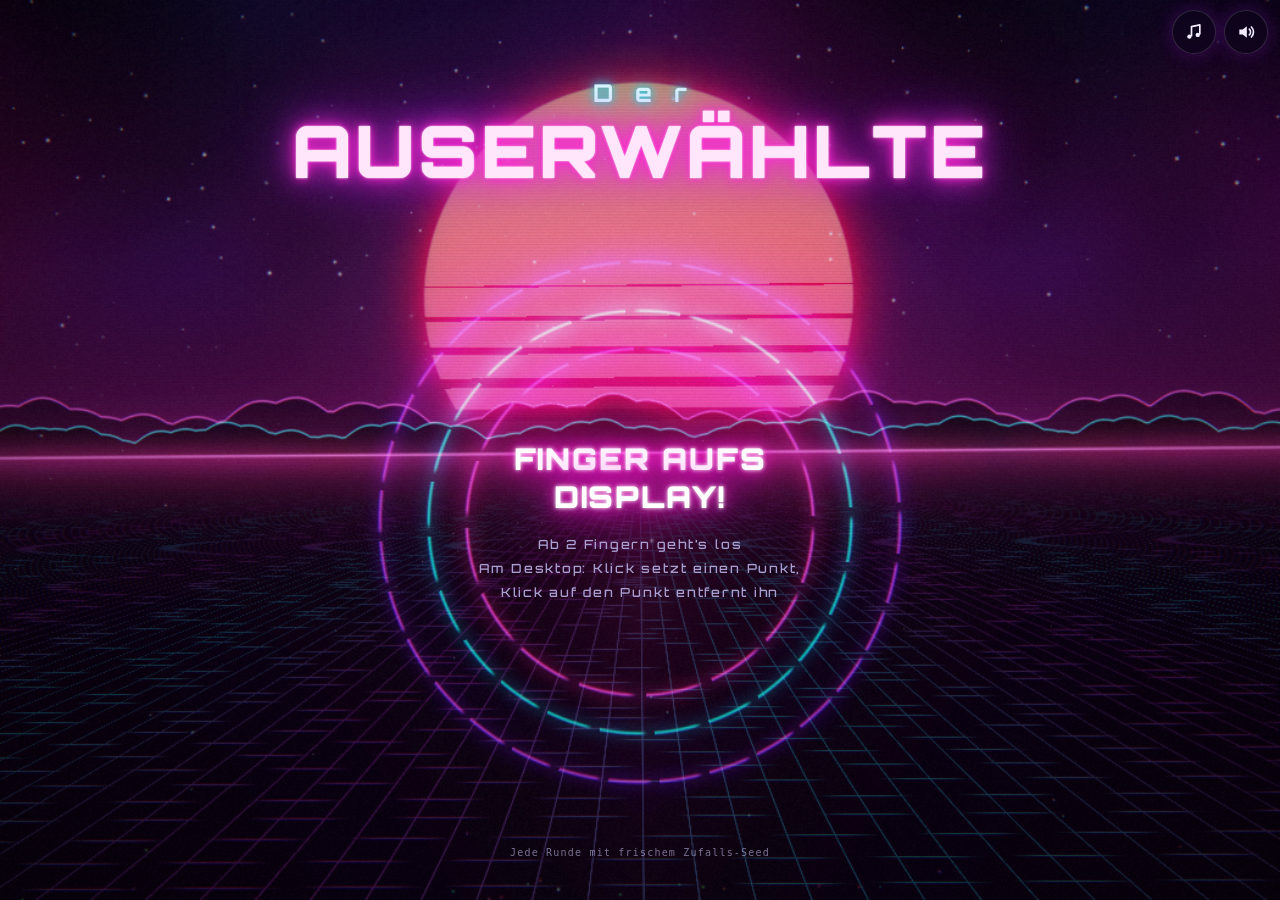
==== commit 6f06564c: "Auswahl: erst chaotische Sprünge, dann langsamer Auslauf; insgesamt länger - Die Markierung springt " ====
--- a/index.html
+++ b/index.html
@@ -115,9 +115,17 @@
 /* Finger im Uhrzeigersinn um ihren Schwerpunkt – in dieser Reihenfolge springt die Auswahl */
 function ring(list){let cx=0,cy=0;list.forEach(f=>{cx+=f.x;cy+=f.y;});cx/=list.length;cy/=list.length;
   return list.slice().sort((a,b)=>Math.atan2(a.y-cy,a.x-cx)-Math.atan2(b.y-cy,b.x-cx));}
-/* Gewinner und Startpunkt unabhängig ziehen; nach steps Sprüngen steht die Markierung genau auf dem Gewinner */
-function plan(n,rng){const win=Math.floor(rng()*n),start=Math.floor(rng()*n),laps=(n>=5?3:4)+Math.floor(rng()*2);
-  return {win,start,laps,steps:laps*n+((win-start+n)%n)};}
+/* Gewinner und Startpunkt unabhängig ziehen (immer zuerst, damit die Fairness nicht vom Weg abhängt).
+   Der Weg der Markierung: erst `chaos` wilde Sprünge kreuz und quer, dann ein bis zwei Runden im Uhrzeigersinn
+   auslaufend – nach genau `steps` Sprüngen steht sie auf dem Gewinner. Bei 2 Spielern gibt es nur Hin und Her. */
+function plan(n,rng){const win=Math.floor(rng()*n),start=Math.floor(rng()*n),path=[start];let cur=start;
+  if(n<3){const steps=(4+Math.floor(rng()*2))*n+((win-start+n)%n);for(let i=0;i<steps;i++){cur=(cur+1)%n;path.push(cur);}return {win,start,steps,chaos:0,path};}
+  const C=10+2*n+Math.floor(rng()*n),F=n+1+Math.floor(rng()*n),o=((win-F)%n+n)%n;
+  for(let j=1;j<=C;j++){let nx=o;
+    if(j<C){const ban=j===C-1?o:-1;do nx=Math.floor(rng()*n);while(nx===cur||nx===ban);}
+    path.push(nx);cur=nx;}
+  for(let j=0;j<F;j++){cur=(cur+1)%n;path.push(cur);}
+  return {win,start,steps:C+F,chaos:C,path};}
 function draw(list){const s=freshSeed(),rng=sfc32(s[0],s[1],s[2],s[3]);for(let i=0;i<24;i++)rng();
   const p=plan(list.length,rng);p.order=ring(list);p.hex=[...s].map(v=>v.toString(16).padStart(8,'0')).join('').toUpperCase();return p;}
 return {mix,sfc32,freshSeed,ring,plan,draw};
@@ -195,7 +203,7 @@
     remove(t){t=now(t);osc('triangle',520,t,t+.4,env(t,.12,.003,.08,fxWet)).frequency.exponentialRampToValueAtTime(150,t+.15);},
     tick(i,t){t=now(t);osc('square',mtof(76+i),t,t+.2,filt('highpass',600,null,env(t,.045,.002,.03,fxDry)));},
     start(t){t=now(t);const bp=filt('bandpass',300,1.5,env(t,.28,.15,.25,fxWet));bp.frequency.exponentialRampToValueAtTime(4500,t+.6);noise(t,1,bp);osc('sine',60,t,t+.9,env(t,.35,.02,.2,fxDry)).frequency.exponentialRampToValueAtTime(130,t+.5);},
-    hop(p,t){t=now(t);osc('square',mtof(60+Math.round(p*24)),t,t+.3,filt('lowpass',1500+p*4000,3,env(t,.06+p*.06,.002,.05,fxWet)));},
+    hop(p,t,j){t=now(t);osc('square',mtof(60+Math.round(p*24)+(j||0)),t,t+.3,filt('lowpass',1500+p*4000,3,env(t,.06+p*.06,.002,.05,fxWet)));},
     beat(t){t=now(t);osc('sine',62,t,t+.6,env(t,.9,.004,.11,fxDry)).frequency.exponentialRampToValueAtTime(38,t+.2);noise(t,.05,filt('lowpass',600,null,env(t,.15,.001,.02,fxDry)));},
     impact(t){t=now(t);osc('sine',95,t,t+1.6,env(t,1,.005,.45,fxDry)).frequency.exponentialRampToValueAtTime(26,t+1.3);
       const lp=filt('lowpass',9000,.8,env(t,.5,.002,.35,fxWet));lp.frequency.exponentialRampToValueAtTime(120,t+1.2);noise(t,1.6,lp);
@@ -246,10 +254,10 @@
 
 /* ---------- Zustand ---------- */
 const fingers=new Map(),touches=new Set(),parts=[],rings=[],MAXF=12,MAXP=6500;
-let state='idle',waitStart=0,lastTick=-1,order=[],hl=-1,steps=0,step=0,nextAt=0,finalHold=false,winner=null;
+let state='idle',waitStart=0,lastTick=-1,order=[],path=[],chaosN=0,hl=-1,steps=0,step=0,nextAt=0,finalHold=false,winner=null;
 let finaleStart=0,doneStart=0,resetAt=0,nextFw=0,round=0,mouseN=0,shake=0,flash=0,flashCol='#ffffff',beam=null;
 let seedHex='',sweep=0,nextGhost=0,chroma=0,beats=[],idleA=1,linkA=0,hubPos={x:0,y:0},crownOn=false,crownT0=0,camScroll=0,camSpd=1.4,camKick=0;
-const WAIT=1500,PICK_MS=5600;let baseR=44,delays=[];
+const WAIT=1500,TAIL_MS=4800;let baseR=44,delays=[];
 
 function addP(p){if(parts.length<MAXP)parts.push(p);}
 function burst(x,y,col,n,spd,sz){for(let i=0;i<n;i++){const a=Math.random()*6.2832,s=(.25+Math.random())*spd,life=28+Math.random()*50;
@@ -317,7 +325,10 @@
 
 /* ---------- Auswahl ---------- */
 function startChoosing(){const now=performance.now(),p=Fate.draw([...fingers.values()]);
-  order=p.order;steps=p.steps;step=0;{let sw=0;const w=[];for(let i=1;i<=steps;i++){const v=.05+Math.pow(i/steps,3.2);w.push(v);sw+=v;}delays=w.map(v=>Math.min(950,Math.max(28,PICK_MS*v/sw)));}hl=p.start;winner=order[p.win];nextAt=now+260;finalHold=false;state='choosing';round++;seedHex=p.hex;
+  order=p.order;steps=p.steps;step=0;path=p.path;chaosN=p.chaos;
+  /* Takt: Chaos-Sprünge unregelmäßig schnell (Zufall nur für die Optik), danach Auslauf, der immer langsamer wird */
+  delays=[];for(let i=0;i<chaosN;i++)delays.push((95+70*i/chaosN)*(.65+.7*Math.random()));
+  {const F=steps-chaosN;let sw=0;const w=[];for(let i=1;i<=F;i++){const v=.08+Math.pow(i/F,2.4);w.push(v);sw+=v;}w.forEach(v=>delays.push(Math.min(1100,Math.max(90,TAIL_MS*v/sw))));}hl=p.start;winner=order[p.win];nextAt=now+260;finalHold=false;state='choosing';round++;seedHex=p.hex;
   {const c=hub(order);sweep=Math.atan2(order[hl].y-c.y,order[hl].x-c.x);pixRing(c.x,c.y,'#ffffff',700,Math.hypot(W,H)*.45,8,0,.6);}
   flash=Math.max(flash,RM?.05:.16);flashCol='#ffffff';
   seedEl.textContent='Seed 0x'+seedHex.slice(0,16)+'…';
@@ -357,10 +368,10 @@
   if(state==='choosing'){
     if(now>=nextAt){
       if(finalHold)startFinale();
-      else{const prev=order[hl];hl=(hl+1)%order.length;step++;const cur=order[hl],p=step/steps;
+      else{const prev=order[hl];step++;hl=path[step];const cur=order[hl],p=step/steps,wild=step<=chaosN;
         beam={a:prev,b:cur,t:now,col:cur.col};
         burst(cur.x,cur.y,cur.col,(18+p*34)|0,3+p*5);pixRing(cur.x,cur.y,cur.col,360,100,4);
-        if(snd){snd.sfx.hop(p);snd.energy(p);}if(!RM)shake=Math.max(shake,1+p*5);buzz(8);chroma=Math.max(chroma,RM?0:.004*p);
+        if(snd){snd.sfx.hop(p,undefined,wild?Math.floor(Math.random()*13)-6:0);snd.energy(p);}if(!RM)shake=Math.max(shake,1+p*5);buzz(8);chroma=Math.max(chroma,RM?0:.004*p);
         nextAt=now+delays[step-1];
         if(step>=steps){finalHold=true;nextAt=now+1500;beats=[now,now+380,now+900,now+1150];if(snd)[0,.38,.9,1.15].forEach(d=>snd.sfx.beat(at(d)));syncMusic();}}}
     /* Herzschlag vor der Entscheidung: Puls-Ring, Farbsaum und Ruckeln im Takt der Bässe */
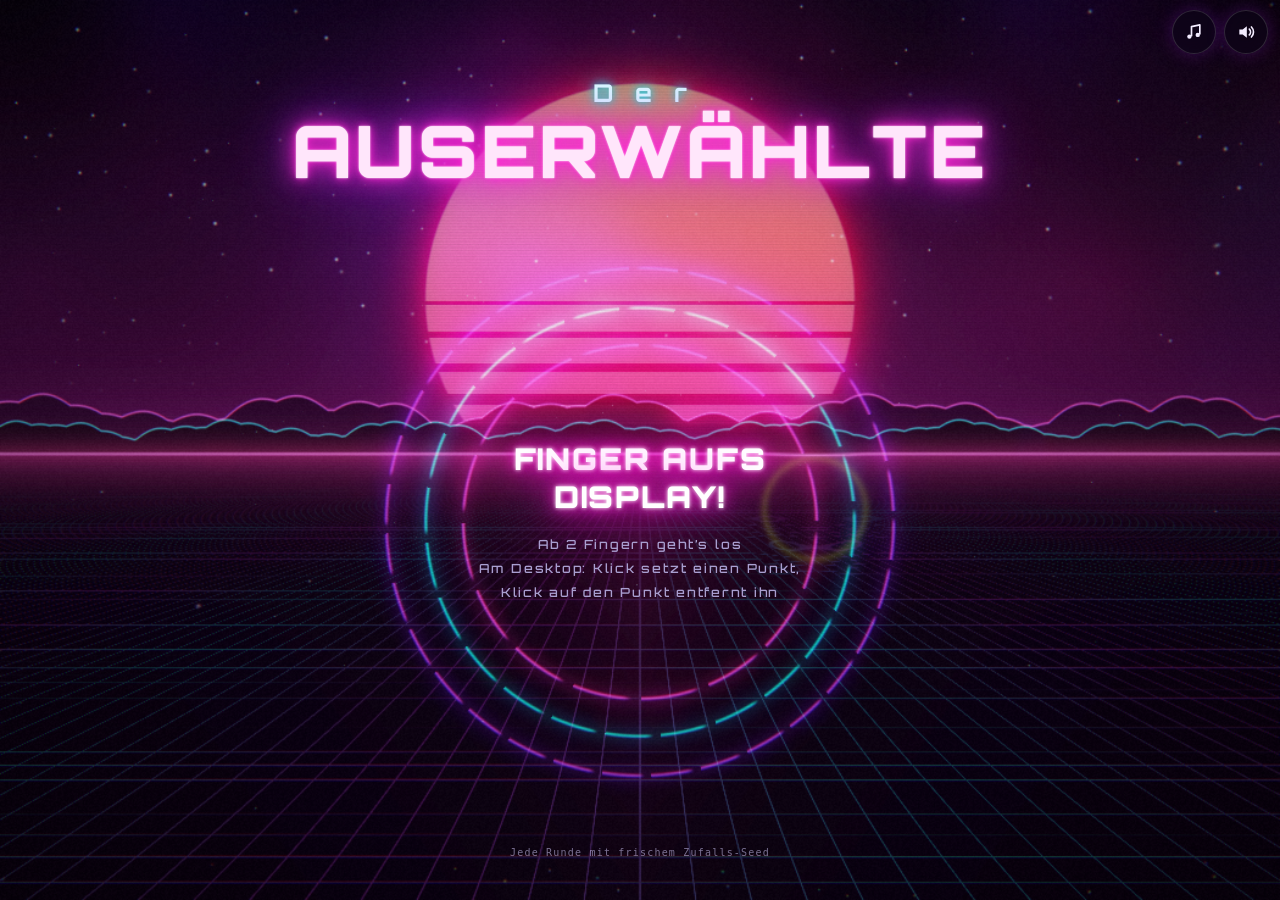
==== commit 6e052216: "Countdown 3 – 2 – 1 – LOS! vor der Auswahl - statt 1,5 s „Still halten“ läuft jetzt ein 3-Sekunden-C" ====
--- a/index.html
+++ b/index.html
@@ -51,6 +51,13 @@
 #msg i{display:inline-block;width:8px;height:8px;border-radius:50%;background:var(--d);box-shadow:0 0 8px var(--d),0 0 10px var(--d)}
 
 /* Gewinner: Krone und Titel */
+/* Countdown 3 – 2 – 1 – LOS! im Energiekern zwischen den Fingern */
+#count{position:fixed;left:0;top:0;width:0;height:0;pointer-events:none;will-change:transform}
+#count span{position:absolute;left:0;top:0;font-weight:900;font-size:clamp(90px,30vw,220px);line-height:1;color:#fff;white-space:nowrap;
+  text-shadow:0 0 6px #fff,0 0 22px var(--c),0 0 60px var(--c),0 0 120px var(--c);animation:cnt 1s cubic-bezier(.2,.9,.3,1) forwards}
+#count span.go{font-size:clamp(56px,19vw,150px);animation:go .9s ease-out forwards}
+@keyframes cnt{0%{opacity:0;transform:translate(-50%,-50%) scale(2.2);filter:blur(10px)}18%{opacity:1;transform:translate(-50%,-50%) scale(1);filter:none}72%{opacity:.95;transform:translate(-50%,-50%) scale(.96)}100%{opacity:0;transform:translate(-50%,-50%) scale(.7)}}
+@keyframes go{0%{opacity:0;transform:translate(-50%,-50%) scale(.5)}22%{opacity:1;transform:translate(-50%,-50%) scale(1.15)}100%{opacity:0;transform:translate(-50%,-50%) scale(1.7);filter:blur(6px)}}
 #crown{position:fixed;left:0;top:0;width:72px;height:54px;pointer-events:none;opacity:0;--c:#ff2bd6;will-change:transform}
 #crown.show{opacity:1}
 #crown svg{display:block;width:100%;height:100%;overflow:visible;filter:drop-shadow(0 0 4px #ffe07a) drop-shadow(0 0 14px var(--c))}
@@ -92,6 +99,7 @@
 <div id="logo"><span>Der</span>AUSERWÄHLTE</div>
 <div class="hud" id="top"></div>
 <div class="hud" id="msg"></div>
+<div id="count" aria-live="polite"></div>
 <div id="crown"><svg viewBox="0 0 72 54" aria-hidden="true"><defs><linearGradient id="cg" x1="0" y1="0" x2="0" y2="1"><stop offset="0" stop-color="#fffbe0"/><stop offset=".4" stop-color="#ffd84d"/><stop offset="1" stop-color="#ff9500"/></linearGradient></defs>
 <path d="M7 42 3 13l17 13L36 5l16 21 17-13-4 29z" fill="url(#cg)" stroke="#fff6c8" stroke-width="1.6" stroke-linejoin="round"/>
 <rect x="6" y="41" width="60" height="10" rx="3" fill="url(#cg)" stroke="#fff6c8" stroke-width="1.4"/>
@@ -191,17 +199,18 @@
     if(win){if(i===0&&bar===0)crash(t,.22);for(const n of LEAD[bar])if(n[0]===i)lead(t,n[1],n[2]*S16,.1);}}
   function schedule(until){if(nextT<ac.currentTime)nextT=ac.currentTime+.03;while(nextT<until){playStep(step,nextT);nextT+=S16;step++;}}
   /* Zustandswechsel; t erlaubt exaktes Timing (auch beim Offline-Rendern in den Tests) */
-  function mode(m,t){t=now(t);if(m===M)return;M=m;const f=musLP.frequency;f.cancelScheduledValues(t);
+  function mode(m,t,dur){t=now(t);if(m===M)return;M=m;const f=musLP.frequency;f.cancelScheduledValues(t);
     if(m==='hold'){f.setValueAtTime(18000,t);f.exponentialRampToValueAtTime(380,t+.35);return;}
     f.setValueAtTime(18000,t);
-    if(m==='wait')riser(t,1.5,.16);
+    if(m==='wait')riser(t,dur||3,.16);
     if(m==='choose'||m==='finale'){step=0;nextT=t;}}
   function fade(g,on,t){t=now(t);g.gain.cancelScheduledValues(t);g.gain.setValueAtTime(g.gain.value,t);g.gain.linearRampToValueAtTime(on?1:0,t+.25);}
   /* Soundeffekte */
   const sfx={
     place(n,t){t=now(t);const f=mtof(72+[0,3,7,10,12,15,19,22,24,27,31,34][n%12]);osc('triangle',f,t,t+.6,env(t,.16,.003,.12,fxWet)).frequency.exponentialRampToValueAtTime(f*2,t+.06);osc('sine',f*3,t+.03,t+.4,env(t+.03,.05,.002,.06,fxWet));},
     remove(t){t=now(t);osc('triangle',520,t,t+.4,env(t,.12,.003,.08,fxWet)).frequency.exponentialRampToValueAtTime(150,t+.15);},
-    tick(i,t){t=now(t);osc('square',mtof(76+i),t,t+.2,filt('highpass',600,null,env(t,.045,.002,.03,fxDry)));},
+    count(i,t){t=now(t);const f=mtof(81+i*2);osc('square',f,t,t+.3,filt('lowpass',3500,1,env(t,.09,.003,.07,fxWet)));osc('sine',f/2,t,t+.3,env(t,.12,.003,.08,fxDry));},
+    go(t){t=now(t);const f=mtof(93);osc('square',f,t,t+.6,filt('lowpass',5000,1,env(t,.1,.003,.16,fxWet)));osc('sine',f/2,t,t+.6,env(t,.14,.003,.18,fxDry));},
     start(t){t=now(t);const bp=filt('bandpass',300,1.5,env(t,.28,.15,.25,fxWet));bp.frequency.exponentialRampToValueAtTime(4500,t+.6);noise(t,1,bp);osc('sine',60,t,t+.9,env(t,.35,.02,.2,fxDry)).frequency.exponentialRampToValueAtTime(130,t+.5);},
     hop(p,t,j){t=now(t);osc('square',mtof(60+Math.round(p*24)+(j||0)),t,t+.3,filt('lowpass',1500+p*4000,3,env(t,.06+p*.06,.002,.05,fxWet)));},
     beat(t){t=now(t);osc('sine',62,t,t+.6,env(t,.9,.004,.11,fxDry)).frequency.exponentialRampToValueAtTime(38,t+.2);noise(t,.05,filt('lowpass',600,null,env(t,.15,.001,.02,fxDry)));},
@@ -220,7 +229,7 @@
 (()=>{
 let cv=document.getElementById('c'),ctx=null,GLR=null;
 const $=id=>document.getElementById(id);
-const msgEl=$('msg'),titleEl=$('title'),seedEl=$('seed'),hintEl=$('hint'),topEl=$('top'),muteBtn=$('mute'),musicBtn=$('music'),logoEl=$('logo'),crownEl=$('crown');
+const countEl=$('count'),msgEl=$('msg'),titleEl=$('title'),seedEl=$('seed'),hintEl=$('hint'),topEl=$('top'),muteBtn=$('mute'),musicBtn=$('music'),logoEl=$('logo'),crownEl=$('crown');
 const FINE=matchMedia('(hover:hover) and (pointer:fine)').matches;
 const RM=matchMedia('(prefers-reduced-motion: reduce)').matches;
 let W=0,H=0,DPR=1,qs=1;
@@ -240,7 +249,7 @@
     setInterval(()=>{if(AC.state==='running')snd.schedule(AC.currentTime+.2);},50);}
   if(AC.state==='suspended')AC.resume();}
 function musicMode(){return state==='waiting'?'wait':state==='choosing'?(finalHold?'hold':'choose'):state==='finale'?'finale':state==='done'?'done':'idle';}
-function syncMusic(){if(snd)snd.mode(musicMode());}
+function syncMusic(){if(snd)snd.mode(musicMode(),undefined,WAIT/1000);}
 const at=d=>AC?AC.currentTime+(d||0):0;
 function buzz(p){if(navigator.vibrate)try{navigator.vibrate(p)}catch(e){}}
 function updAudioBtns(){muteBtn.classList.toggle('muted',!soundOn);musicBtn.classList.toggle('muted',!musicOn||!soundOn);
@@ -257,7 +266,7 @@
 let state='idle',waitStart=0,lastTick=-1,order=[],path=[],chaosN=0,hl=-1,steps=0,step=0,nextAt=0,finalHold=false,winner=null;
 let finaleStart=0,doneStart=0,resetAt=0,nextFw=0,round=0,mouseN=0,shake=0,flash=0,flashCol='#ffffff',beam=null;
 let seedHex='',sweep=0,nextGhost=0,chroma=0,beats=[],idleA=1,linkA=0,hubPos={x:0,y:0},crownOn=false,crownT0=0,camScroll=0,camSpd=1.4,camKick=0;
-const WAIT=1500,TAIL_MS=4800;let baseR=44,delays=[];
+const WAIT=3000,TAIL_MS=4800;let baseR=44,delays=[];
 
 function addP(p){if(parts.length<MAXP)parts.push(p);}
 function burst(x,y,col,n,spd,sz){for(let i=0;i<n;i++){const a=Math.random()*6.2832,s=(.25+Math.random())*spd,life=28+Math.random()*50;
@@ -284,8 +293,9 @@
 function dropFinger(id){const f=fingers.get(id);if(!f)return;
   if(state==='idle'||state==='waiting'){fingers.delete(id);burst(f.x,f.y,f.col,34,3);if(snd)snd.sfx.remove();armWait();}
   else f.lifted=true;}
-function armWait(){if(fingers.size>=2){state='waiting';waitStart=performance.now();lastTick=-1;}else state='idle';updHud();syncMusic();}
-function reset(){fingers.clear();order=[];winner=null;hl=-1;beam=null;beats=[];state='idle';resetAt=0;titleEl.className='';updHud();syncMusic();}
+function armWait(){if(fingers.size>=2){state='waiting';waitStart=performance.now();lastTick=-1;}else{state='idle';countEl.innerHTML='';}updHud();syncMusic();}
+function showCount(txt,col,go){countEl.innerHTML='<span'+(go?' class="go"':'')+' style="--c:'+col+'">'+txt+'</span>';}
+function reset(){fingers.clear();order=[];winner=null;hl=-1;beam=null;beats=[];state='idle';resetAt=0;titleEl.className='';countEl.innerHTML='';updHud();syncMusic();}
 
 /* ---------- Eingabe ---------- */
 const onCanvas=e=>e.target&&e.target.tagName==='CANVAS';
@@ -332,7 +342,7 @@
   {const c=hub(order);sweep=Math.atan2(order[hl].y-c.y,order[hl].x-c.x);pixRing(c.x,c.y,'#ffffff',700,Math.hypot(W,H)*.45,8,0,.6);}
   flash=Math.max(flash,RM?.05:.16);flashCol='#ffffff';
   seedEl.textContent='Seed 0x'+seedHex.slice(0,16)+'…';
-  if(snd)snd.sfx.start();syncMusic();order.forEach(f=>pixRing(f.x,f.y,f.col,600,160,5));updHud();}
+  showCount('LOS!','#00f0ff',true);buzz([40,40,80]);if(snd){snd.sfx.go();snd.sfx.start();}syncMusic();order.forEach(f=>pixRing(f.x,f.y,f.col,600,160,5));updHud();}
 
 function startFinale(){const now=performance.now(),w=winner;state='finale';finaleStart=now;
   shake=RM?0:32;flash=RM?.35:.9;flashCol=w.col;beam=null;chroma=RM?.003:.03;camSpd=RM?8:70;camKick=RM?0:1;
@@ -352,6 +362,7 @@
 function placeTitle(w){const fs=Math.max(28,Math.min(84,W*.086)),R=baseTarget(1)*1.6,ct=crownTop(w,R);
   const top=Math.min(ct,w.y-R*1.5)-14,bot=Math.max(ct+54,w.y+R*1.5)+14,a0=70,b1=H-100;
   const y=(top-a0)>=(b1-bot)?(a0+top)/2:(bot+b1)/2;titleEl.style.top=Math.round(y-fs*.62)+'px';}
+function updCount(){if(state!=='waiting'&&state!=='choosing')return;const c=hubPos,x=Math.min(W*.78,Math.max(W*.22,c.x)),y=Math.min(H*.78,Math.max(H*.25,c.y));countEl.style.transform='translate('+Math.round(x)+'px,'+Math.round(y)+'px)';}
 function updCrown(){const on=!!winner&&(state==='done'||state==='finale'&&performance.now()-finaleStart>500);
   if(on!==crownOn){crownOn=on;if(on){crownT0=performance.now();crownEl.style.setProperty('--c',winner.col);}crownEl.className=on?'show':'';}
   if(on)crownEl.style.transform='translate('+Math.round(winner.x-36)+'px,'+Math.round(crownTop(winner,baseR*1.6))+'px)';}
@@ -361,8 +372,10 @@
 function update(now,k){
   if(state==='idle'&&Math.random()<.55*k){const life=260+Math.random()*200;addP({x:Math.random()*W,y:H+6,vx:0,vy:-(.3+Math.random()*1),life,max:life,size:2+(Math.random()*2|0),col:NEON[Math.random()*NEON.length|0],drag:1,g:0,dim:true});}
   if(state==='idle'&&!fingers.size&&now>nextGhost){nextGhost=now+700+Math.random()*1100;pixRing(W*(.1+Math.random()*.8),H*(.15+Math.random()*.7),NEON[Math.random()*NEON.length|0],1100,50+Math.random()*50,4,0,.35);}
-  if(state==='waiting'){const p=(now-waitStart)/WAIT,seg=Math.floor(p*8);
-    if(seg>lastTick&&seg<8){lastTick=seg;if(snd)snd.sfx.tick(seg);const c=hub([...fingers.values()]);pixRing(c.x,c.y,'#ffffff',380,34+seg*7,3,0,.5);}
+  if(state==='waiting'){const p=(now-waitStart)/WAIT,sec=Math.floor((now-waitStart)/1000),left=Math.ceil(WAIT/1000)-sec;
+    /* jede volle Sekunde: neue Zahl, Piepton, Vibration und ein Puls-Ring aus dem Kern */
+    if(sec>lastTick&&left>0){lastTick=sec;showCount(left,left===1?'#ff2bd6':left===2?'#b026ff':'#4d7cff');if(snd)snd.sfx.count(sec);buzz(30);
+      const c=hub([...fingers.values()]);pixRing(c.x,c.y,'#ffffff',600,90+sec*40,5,0,.7);}
     fingers.forEach(f=>{if(Math.random()<.35*k){const a=Math.random()*6.2832;addP({x:f.x+Math.cos(a)*60,y:f.y+Math.sin(a)*60,vx:0,vy:-1-Math.random()*2,life:40,max:40,size:3,col:f.col,drag:.98,g:0});}});
     if(p>=1)startChoosing();}
   if(state==='choosing'){
@@ -781,7 +794,7 @@
 let last=performance.now(),qn=0,qa=0;
 function frame(now){const dt=Math.min(50,now-last);last=now;const k=dt/16.667;
   {const n=(state==='finale'||state==='done')?1:Math.max(fingers.size,order.length,1);baseR+=(baseTarget(n)-baseR)*Math.min(1,.15*k);}
-  update(now,k);stepParts(k);updCrown();
+  update(now,k);stepParts(k);updCrown();if(state==='waiting')hubPos=hub([...fingers.values()]);updCount();
   if(GLR){try{GLR.render(now);}catch(err){console.warn(err);use2D();}}else render2D(now);
   if(shake>0){shake*=Math.pow(.88,k);if(shake<.15)shake=0;}
   flash*=Math.pow(.86,k);chroma*=Math.pow(.9,k);
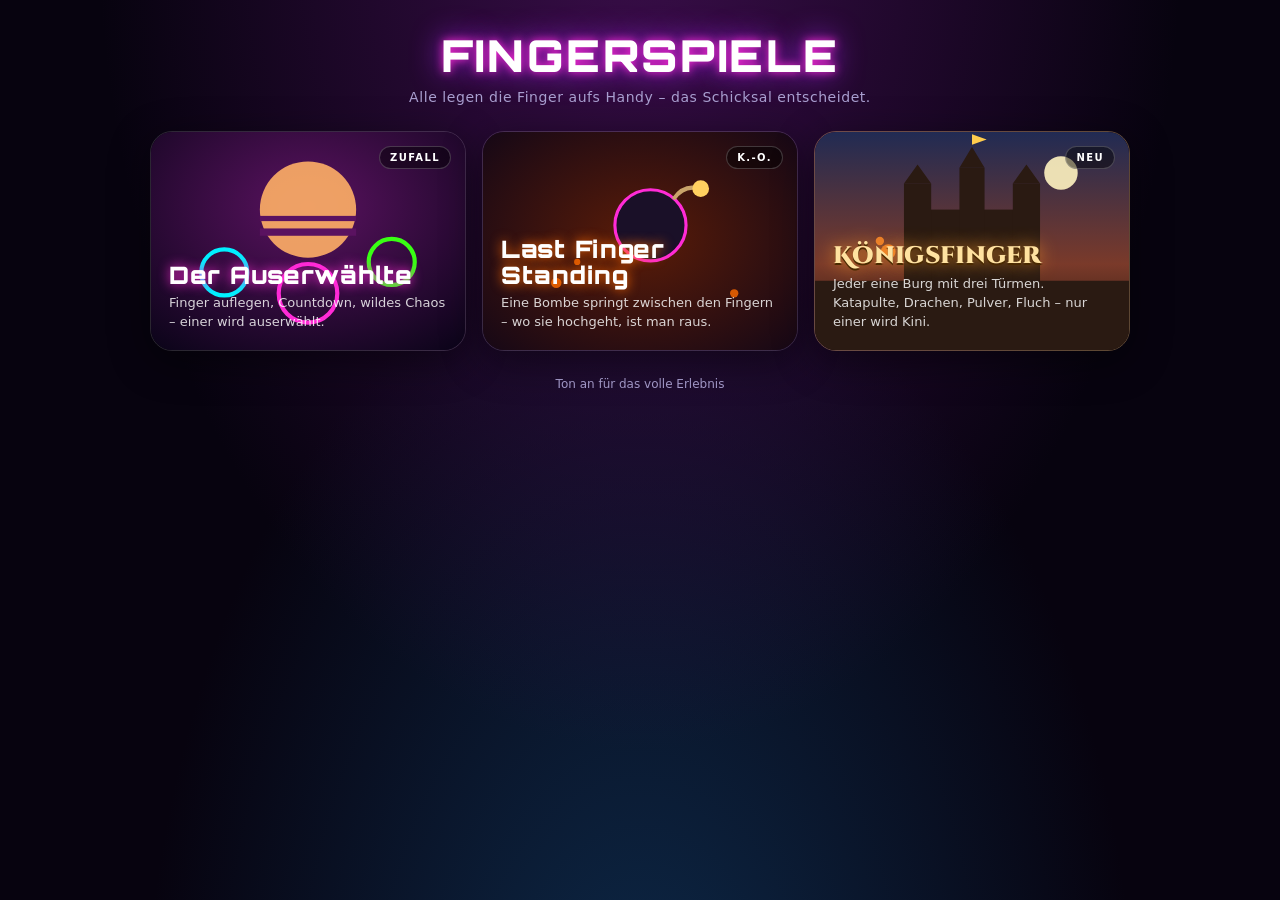
==== commit 57e002c1: "Spiele-Auswahl als Startseite, Auserwählter nach /auserwaehlt/ - neue Startseite mit Kacheln für all" ====
--- a/index.html
+++ b/index.html
@@ -2,807 +2,64 @@
 <html lang="de">
 <head>
 <meta charset="utf-8">
-<meta name="viewport" content="width=device-width, initial-scale=1, maximum-scale=1, user-scalable=no, viewport-fit=cover">
-<meta name="theme-color" content="#05010d">
+<meta name="viewport" content="width=device-width, initial-scale=1, viewport-fit=cover">
+<meta name="theme-color" content="#07030f">
 <meta name="apple-mobile-web-app-capable" content="yes">
 <meta name="mobile-web-app-capable" content="yes">
 <meta name="apple-mobile-web-app-status-bar-style" content="black-translucent">
-<meta name="apple-mobile-web-app-title" content="Auserwählt">
-<title>Der Auserwählte</title>
+<meta name="apple-mobile-web-app-title" content="Fingerspiele">
+<title>Fingerspiele</title>
 <link rel="preconnect" href="https://fonts.googleapis.com">
 <link rel="preconnect" href="https://fonts.gstatic.com" crossorigin>
-<link href="https://fonts.googleapis.com/css2?family=Orbitron:wght@500;700;900&display=swap" rel="stylesheet">
+<link href="https://fonts.googleapis.com/css2?family=Orbitron:wght@700;900&family=Cinzel+Decorative:wght@700;900&display=swap" rel="stylesheet">
 <style>
-:root{--bg:#05010d;--fg:#f3ecff;--dim:#a99fd0;--c:#ff2bd6;color-scheme:dark;box-sizing:border-box}
-@media (prefers-color-scheme: dark){:root:not([data-theme="light"]){--bg:#05010d;--fg:#f3ecff;--dim:#a99fd0}}
-:root[data-theme="dark"]{--bg:#05010d;--fg:#f3ecff;--dim:#a99fd0}
-*,*::before,*::after{box-sizing:inherit}
-html,body{height:100%;margin:0;overflow:hidden;background:var(--bg);color:var(--fg);touch-action:none;-webkit-user-select:none;user-select:none;-webkit-touch-callout:none;overscroll-behavior:none;-webkit-tap-highlight-color:transparent}
-body{font-family:"Orbitron",system-ui,-apple-system,"Segoe UI",sans-serif}
-canvas{position:fixed;inset:0;width:100%;height:100%;display:block;touch-action:none}
-.fx{position:fixed;inset:0;pointer-events:none}
-body.gl .fx{display:none}
-#scan{background:repeating-linear-gradient(to bottom,transparent 0 3px,rgba(0,0,0,.07) 3px 4px)}
-#vig{background:radial-gradient(ellipse at center,transparent 55%,rgba(0,0,0,.65) 100%)}
-.hud{position:fixed;left:0;right:0;pointer-events:none;text-align:center;padding:0 16px}
-.pill{display:inline-flex;flex-direction:column;align-items:center;gap:7px;padding:11px 22px 10px;border-radius:999px;background:rgba(14,5,30,.46);border:1px solid rgba(255,255,255,.13);
-  box-shadow:inset 0 1px 0 rgba(255,255,255,.08),0 0 24px rgba(176,38,255,.2),0 10px 30px rgba(0,0,0,.35);-webkit-backdrop-filter:blur(10px) saturate(150%);backdrop-filter:blur(10px) saturate(150%)}
-
-/* Kopfzeile, Logo und Statusanzeige */
-#top{top:calc(env(safe-area-inset-top,0px) + 14px);opacity:0;transform:translateY(-8px);transition:opacity .4s,transform .4s}
-#top.on{opacity:1;transform:none}
-#top .pill{padding:7px 16px 6px 19px;font-size:10px;font-weight:700;letter-spacing:.32em;text-transform:uppercase;color:#e9e2ff}
-#logo{position:fixed;left:0;right:0;top:calc(env(safe-area-inset-top,0px) + 9vh);text-align:center;pointer-events:none;font-weight:900;font-size:clamp(28px,min(9.2vw,11vh),72px);line-height:1;letter-spacing:.04em;color:#ffe6fb;
-  text-shadow:0 0 2px #fff,0 0 10px #ff2bd6,0 0 26px #ff2bd6,0 0 60px #b026ff;transition:opacity .5s,transform .5s;animation:logoIn 1.4s cubic-bezier(.2,.8,.2,1) both,flick 7s 1.4s infinite}
-#logo span{display:block;margin-bottom:.35em;padding-left:.9em;font-size:.34em;font-weight:700;letter-spacing:.9em;color:#d9fdff;text-shadow:0 0 8px #00f0ff,0 0 22px #00f0ff}
-#logo.hide{opacity:0;transform:translateY(-24px) scale(.94)}
-@keyframes logoIn{0%{letter-spacing:.6em;filter:blur(10px) brightness(2.5)}100%{letter-spacing:.04em;filter:none}}
-@keyframes flick{0%,91%,96%,100%{filter:none}92%,94.5%{filter:brightness(.35)}93.2%{filter:none}}
-#msg{top:50%;transform:translateY(-50%);font-size:clamp(17px,5.4vw,30px);font-weight:900;line-height:1.25;letter-spacing:.06em;text-transform:uppercase;color:#fff;
-  text-shadow:0 0 4px #fff,0 0 14px var(--c),0 0 34px var(--c),0 0 70px var(--c);transition:opacity .35s}
-#msg b{display:block;font-weight:900}
-#msg small{display:block;margin-top:18px;font-size:.42em;font-weight:500;line-height:1.9;letter-spacing:.14em;text-transform:none;color:var(--dim);text-shadow:none}
-@media (orientation:landscape){#msg{top:58%;font-size:clamp(15px,min(5.4vw,5vh),30px)}}
-#msg.blink b{animation:neon 4s infinite}
-@keyframes neon{0%,19%,23%,26%,54%,58%,100%{opacity:1}21%,25%,56%{opacity:.25}}
-#msg.up{top:calc(env(safe-area-inset-top,0px) + 58px);transform:none;font-size:clamp(12px,3.6vw,16px)}
-#msg.up b{text-shadow:0 0 10px var(--c)}
-#msg.up small{display:flex;align-items:center;justify-content:center;gap:6px;margin-top:0;font-size:.66em;letter-spacing:.18em;text-transform:uppercase}
-#msg i{display:inline-block;width:8px;height:8px;border-radius:50%;background:var(--d);box-shadow:0 0 8px var(--d),0 0 10px var(--d)}
-
-/* Gewinner: Krone und Titel */
-/* Countdown 3 – 2 – 1 – LOS! im Energiekern zwischen den Fingern */
-#count{position:fixed;left:0;top:0;width:0;height:0;pointer-events:none;will-change:transform}
-#count span{position:absolute;left:0;top:0;font-weight:900;font-size:clamp(90px,30vw,220px);line-height:1;color:#fff;white-space:nowrap;
-  text-shadow:0 0 6px #fff,0 0 22px var(--c),0 0 60px var(--c),0 0 120px var(--c);animation:cnt 1s cubic-bezier(.2,.9,.3,1) forwards}
-#count span.go{font-size:clamp(56px,19vw,150px);animation:go .9s ease-out forwards}
-@keyframes cnt{0%{opacity:0;transform:translate(-50%,-50%) scale(2.2);filter:blur(10px)}18%{opacity:1;transform:translate(-50%,-50%) scale(1);filter:none}72%{opacity:.95;transform:translate(-50%,-50%) scale(.96)}100%{opacity:0;transform:translate(-50%,-50%) scale(.7)}}
-@keyframes go{0%{opacity:0;transform:translate(-50%,-50%) scale(.5)}22%{opacity:1;transform:translate(-50%,-50%) scale(1.15)}100%{opacity:0;transform:translate(-50%,-50%) scale(1.7);filter:blur(6px)}}
-#crown{position:fixed;left:0;top:0;width:72px;height:54px;pointer-events:none;opacity:0;--c:#ff2bd6;will-change:transform}
-#crown.show{opacity:1}
-#crown svg{display:block;width:100%;height:100%;overflow:visible;filter:drop-shadow(0 0 4px #ffe07a) drop-shadow(0 0 14px var(--c))}
-#crown.show svg{animation:drop .8s cubic-bezier(.3,1.7,.5,1) both,bob 2.4s .8s ease-in-out infinite}
-@keyframes drop{0%{transform:translateY(-160px) rotate(-30deg) scale(.5);opacity:0}100%{transform:none;opacity:1}}
-@keyframes bob{0%,100%{transform:translateY(0) rotate(-4deg)}50%{transform:translateY(-7px) rotate(4deg)}}
-#title{position:fixed;left:0;right:0;text-align:center;pointer-events:none;font-weight:900;font-size:clamp(28px,8.6vw,84px);letter-spacing:.03em;line-height:1.2;color:#fff;opacity:0;
-  text-shadow:0 0 3px #fff,0 0 14px var(--c),0 0 34px var(--c),0 0 80px var(--c)}
-#title::before,#title::after{content:attr(data-t);position:absolute;inset:0;text-shadow:none;opacity:.85;mix-blend-mode:screen;clip-path:inset(0 0 100% 0)}
-#title::before{color:#00f0ff;animation:g1 2.6s infinite steps(1)}
-#title::after{color:#ff2bd6;animation:g2 2.6s infinite steps(1)}
-@keyframes g1{0%,80%{clip-path:inset(0 0 100% 0);transform:none}84%{clip-path:inset(10% 0 55% 0);transform:translate(-5px,0)}88%{clip-path:inset(60% 0 8% 0);transform:translate(4px,0)}92%{clip-path:inset(0 0 100% 0);transform:none}}
-@keyframes g2{0%,82%{clip-path:inset(0 0 100% 0);transform:none}86%{clip-path:inset(40% 0 30% 0);transform:translate(5px,0)}90%{clip-path:inset(5% 0 75% 0);transform:translate(-4px,0)}94%{clip-path:inset(0 0 100% 0);transform:none}}
-#title.show{animation:slam .65s cubic-bezier(.18,1.5,.32,1) forwards,beat 1.8s .7s ease-in-out infinite}
-@keyframes slam{0%{opacity:0;transform:scale(3.4);filter:blur(14px) brightness(3)}55%{opacity:1;filter:blur(0) brightness(1.6)}100%{opacity:1;transform:scale(1);filter:none}}
-@keyframes beat{0%,100%{transform:scale(1)}50%{transform:scale(1.045)}}
-
-/* Fußzeile und Ton-Schalter */
-#bottom{bottom:calc(env(safe-area-inset-bottom,0px) + 14px);display:flex;flex-direction:column;align-items:center;gap:9px}
-#seed{font-family:ui-monospace,"SF Mono",Menlo,Consolas,monospace;font-size:10px;letter-spacing:.12em;color:rgba(214,205,255,.55)}
-#hint{max-width:calc(100vw - 24px);padding:9px 16px 8px;font-size:9.5px;font-weight:700;letter-spacing:.08em;text-transform:uppercase;color:#fff;opacity:0;transform:translateY(10px);transition:opacity .4s,transform .4s}
-#hint.on{opacity:1;transform:none;animation:breathe 2s ease-in-out infinite}
-@keyframes breathe{0%,100%{box-shadow:inset 0 1px 0 rgba(255,255,255,.08),0 0 14px rgba(176,38,255,.2)}50%{box-shadow:inset 0 1px 0 rgba(255,255,255,.08),0 0 28px rgba(0,240,255,.45)}}
-.ibtn{position:fixed;top:calc(env(safe-area-inset-top,0px) + 10px);right:12px;width:44px;height:44px;padding:0;display:grid;place-items:center;border-radius:50%;color:#f3ecff;cursor:pointer;touch-action:none;
-  background:rgba(14,5,30,.46);border:1px solid rgba(255,255,255,.14);box-shadow:0 0 18px rgba(176,38,255,.25);-webkit-backdrop-filter:blur(8px);backdrop-filter:blur(8px);transition:color .2s,box-shadow .2s}
-#music{right:64px}
-.ibtn svg{width:20px;height:20px}
-.ibtn .off,.ibtn.muted .on{display:none}
-.ibtn.muted .off{display:inline}
-.ibtn.muted{color:rgba(243,236,255,.5);box-shadow:none}
-.ibtn:focus-visible{outline:2px solid #00f0ff;outline-offset:2px}
-body.gl3d #crown{display:none}
+:root{--bg:#07030f;--fg:#f3ecff;--dim:#a99fd0;color-scheme:dark}
+@media (prefers-color-scheme: dark){:root:not([data-theme="light"]){--bg:#07030f;--fg:#f3ecff;--dim:#a99fd0}}
+:root[data-theme="dark"]{--bg:#07030f;--fg:#f3ecff;--dim:#a99fd0}
+*,*::before,*::after{box-sizing:border-box}
+html,body{margin:0;min-height:100%;background:var(--bg);color:var(--fg);font-family:system-ui,-apple-system,"Segoe UI",sans-serif;-webkit-tap-highlight-color:transparent}
+body{background:radial-gradient(ellipse at 50% -10%,#3a0d4a 0%,transparent 60%),radial-gradient(ellipse at 50% 120%,#0d2a4a 0%,transparent 55%),var(--bg);min-height:100vh;
+  padding:calc(env(safe-area-inset-top,0px) + 28px) 16px calc(env(safe-area-inset-bottom,0px) + 28px)}
+h1{margin:0 0 6px;text-align:center;font-family:Orbitron,system-ui,sans-serif;font-weight:900;font-size:clamp(26px,8vw,44px);letter-spacing:.06em;color:#fff;
+  text-shadow:0 0 10px #ff2bd6,0 0 30px #b026ff}
+.sub{margin:0 0 26px;text-align:center;color:var(--dim);font-size:14px;letter-spacing:.04em}
+.grid{display:grid;gap:16px;max-width:980px;margin:0 auto;grid-template-columns:repeat(auto-fit,minmax(260px,1fr))}
+.card{position:relative;display:flex;flex-direction:column;justify-content:flex-end;min-height:220px;padding:18px;border-radius:22px;overflow:hidden;text-decoration:none;color:#fff;
+  border:1px solid rgba(255,255,255,.14);box-shadow:0 10px 40px rgba(0,0,0,.45);transition:transform .2s,box-shadow .2s;isolation:isolate}
+.card:hover,.card:focus-visible{transform:translateY(-3px);box-shadow:0 16px 50px rgba(0,0,0,.55),0 0 0 2px rgba(255,255,255,.25)}
+.card:focus-visible{outline:none}
+.card svg.art{position:absolute;inset:0;width:100%;height:100%;z-index:-1}
+.card h2{margin:0 0 6px;font-size:24px;line-height:1.1}
+.card p{margin:0;font-size:13px;line-height:1.45;color:rgba(255,255,255,.82);max-width:34ch}
+.tag{position:absolute;top:14px;right:14px;padding:5px 10px;border-radius:999px;font-size:10px;font-weight:800;letter-spacing:.14em;text-transform:uppercase;background:rgba(0,0,0,.45);border:1px solid rgba(255,255,255,.2)}
+.neon h2{font-family:Orbitron,system-ui,sans-serif;font-weight:900;letter-spacing:.03em;text-shadow:0 0 12px var(--c)}
+.koenig h2{font-family:"Cinzel Decorative",Georgia,serif;font-weight:900;color:#ffe2a0;text-shadow:0 2px 0 #4a2a00,0 0 18px #ff9a2a}
+.koenig{border-color:rgba(255,200,120,.35)}
+footer{margin-top:26px;text-align:center;color:var(--dim);font-size:12px}
 </style>
 </head>
 <body>
-<canvas id="c"></canvas>
-<div class="fx" id="vig"></div>
-<div class="fx" id="scan"></div>
-<div id="logo"><span>Der</span>AUSERWÄHLTE</div>
-<div class="hud" id="top"></div>
-<div class="hud" id="msg"></div>
-<div id="count" aria-live="polite"></div>
-<div id="crown"><svg viewBox="0 0 72 54" aria-hidden="true"><defs><linearGradient id="cg" x1="0" y1="0" x2="0" y2="1"><stop offset="0" stop-color="#fffbe0"/><stop offset=".4" stop-color="#ffd84d"/><stop offset="1" stop-color="#ff9500"/></linearGradient></defs>
-<path d="M7 42 3 13l17 13L36 5l16 21 17-13-4 29z" fill="url(#cg)" stroke="#fff6c8" stroke-width="1.6" stroke-linejoin="round"/>
-<rect x="6" y="41" width="60" height="10" rx="3" fill="url(#cg)" stroke="#fff6c8" stroke-width="1.4"/>
-<circle cx="36" cy="31" r="5.5" style="fill:var(--c)" stroke="#fff" stroke-width="1.5"/><circle cx="19" cy="34" r="3.6" style="fill:var(--c)" stroke="#fff" stroke-width="1.2"/><circle cx="53" cy="34" r="3.6" style="fill:var(--c)" stroke="#fff" stroke-width="1.2"/>
-<circle cx="3" cy="13" r="3.2" fill="#fff"/><circle cx="36" cy="5" r="3.8" fill="#fff"/><circle cx="69" cy="13" r="3.2" fill="#fff"/>
-<path d="M12 46h48" stroke="#fff" stroke-opacity=".7" stroke-width="1.5" stroke-linecap="round"/></svg></div>
-<div id="title" data-t="AUSERWÄHLT!">AUSERWÄHLT!</div>
-<div class="hud" id="bottom"><div id="seed">Jede Runde mit frischem Zufalls-Seed</div><div id="hint" class="pill"></div></div>
-<button id="music" class="ibtn" aria-label="Musik an oder aus"><svg viewBox="0 0 24 24" aria-hidden="true"><path d="M9 17V5.5l10-2V15" fill="none" stroke="currentColor" stroke-width="2" stroke-linejoin="round"/><circle cx="6.5" cy="17.5" r="2.6" fill="currentColor"/><circle cx="16.5" cy="15.5" r="2.6" fill="currentColor"/><path class="off" d="M3.5 3.5l17 17" stroke="currentColor" stroke-width="2.2" stroke-linecap="round"/></svg></button>
-<button id="mute" class="ibtn" aria-label="Ton an oder aus"><svg viewBox="0 0 24 24" aria-hidden="true"><path d="M4 9v6h4l5 4V5L8 9H4z" fill="currentColor"/><path class="on" d="M16 8.5a5 5 0 0 1 0 7M18.5 6a8.5 8.5 0 0 1 0 12" fill="none" stroke="currentColor" stroke-width="2" stroke-linecap="round"/><path class="off" d="M16.5 9.5l5 5m0-5l-5 5" stroke="currentColor" stroke-width="2" stroke-linecap="round"/></svg></button>
-<script id="fate">
-/* ---------- Zufall: frischer Seed je Runde + seeded PRNG (ohne DOM, damit tests/ ihn direkt prüfen) ---------- */
-var Fate=(()=>{
-let entropy=(Math.random()*4294967296)>>>0;
-function mix(x,y,t){entropy=Math.imul(entropy^((x*1000)|0)^(((y*1000)|0)<<7)^((t*1000)|0),2654435761)>>>0;}
-function sfc32(a,b,c,d){return function(){a>>>=0;b>>>=0;c>>>=0;d>>>=0;let t=(a+b)|0;a=b^(b>>>9);b=(c+(c<<3))|0;c=(c<<21)|(c>>>11);d=(d+1)|0;t=(t+d)|0;c=(c+t)|0;return (t>>>0)/4294967296;};}
-function freshSeed(){const s=new Uint32Array(4);
-  if(typeof crypto!=='undefined'&&crypto.getRandomValues)crypto.getRandomValues(s);else for(let i=0;i<4;i++)s[i]=(Math.random()*4294967296)>>>0;
-  s[0]^=(performance.now()*1000)>>>0;s[1]^=Date.now()>>>0;s[2]^=entropy;s[3]^=(Math.random()*4294967296)>>>0;
-  if(!(s[0]|s[1]|s[2]|s[3]))s[3]=1;return s;}
-/* Finger im Uhrzeigersinn um ihren Schwerpunkt – in dieser Reihenfolge springt die Auswahl */
-function ring(list){let cx=0,cy=0;list.forEach(f=>{cx+=f.x;cy+=f.y;});cx/=list.length;cy/=list.length;
-  return list.slice().sort((a,b)=>Math.atan2(a.y-cy,a.x-cx)-Math.atan2(b.y-cy,b.x-cx));}
-/* Gewinner und Startpunkt unabhängig ziehen (immer zuerst, damit die Fairness nicht vom Weg abhängt).
-   Der Weg der Markierung: erst `chaos` wilde Sprünge kreuz und quer, dann ein bis zwei Runden im Uhrzeigersinn
-   auslaufend – nach genau `steps` Sprüngen steht sie auf dem Gewinner. Bei 2 Spielern gibt es nur Hin und Her. */
-function plan(n,rng){const win=Math.floor(rng()*n),start=Math.floor(rng()*n),path=[start];let cur=start;
-  if(n<3){const steps=(4+Math.floor(rng()*2))*n+((win-start+n)%n);for(let i=0;i<steps;i++){cur=(cur+1)%n;path.push(cur);}return {win,start,steps,chaos:0,path};}
-  const C=10+2*n+Math.floor(rng()*n),F=n+1+Math.floor(rng()*n),o=((win-F)%n+n)%n;
-  for(let j=1;j<=C;j++){let nx=o;
-    if(j<C){const ban=j===C-1?o:-1;do nx=Math.floor(rng()*n);while(nx===cur||nx===ban);}
-    path.push(nx);cur=nx;}
-  for(let j=0;j<F;j++){cur=(cur+1)%n;path.push(cur);}
-  return {win,start,steps:C+F,chaos:C,path};}
-function draw(list){const s=freshSeed(),rng=sfc32(s[0],s[1],s[2],s[3]);for(let i=0;i<24;i++)rng();
-  const p=plan(list.length,rng);p.order=ring(list);p.hex=[...s].map(v=>v.toString(16).padStart(8,'0')).join('').toUpperCase();return p;}
-return {mix,sfc32,freshSeed,ring,plan,draw};
-})();
-</script>
-<script id="music">
-/* ---------- Musik & Soundeffekte: Synthwave komplett aus Web-Audio-Oszillatoren (ohne Audiodateien, ohne DOM) ---------- */
-var Music=(()=>{
-const BPM=104,S16=60/BPM/4,mtof=m=>440*Math.pow(2,(m-69)/12);
-/* Akkordfolge Am – F – C – G: Bass-Grundton, Pad-Voicing und Arpeggio-Töne */
-const CH=[{root:33,pad:[57,60,64],arp:[69,72,76,81]},{root:29,pad:[57,60,65],arp:[65,69,72,77]},{root:36,pad:[55,60,64],arp:[67,72,76,79]},{root:31,pad:[55,59,62],arp:[67,71,74,79]}];
-const ARP=[0,1,2,3,2,1,0,2,1,3,2,1,0,1,2,3];
-/* Siegesmelodie je Takt: [16tel-Position, MIDI-Ton, Länge in 16teln] */
-const LEAD=[[[0,76,4],[4,79,2],[6,81,4],[10,79,2],[12,76,4]],[[0,77,4],[4,76,2],[6,74,2],[8,72,6],[14,74,2]],[[0,76,4],[4,79,4],[8,84,6],[14,83,2]],[[0,81,4],[4,79,4],[8,76,8]]];
-function create(ac,out){
-  const comp=ac.createDynamicsCompressor();comp.threshold.value=-16;comp.knee.value=8;comp.ratio.value=4;comp.attack.value=.003;comp.release.value=.25;
-  const master=ac.createGain();master.gain.value=.5;master.connect(comp);comp.connect(out);
-  /* Hall: Faltung mit selbst erzeugtem, abklingendem Rauschen; Echo: Verzögerung mit gefilterter Rückkopplung */
-  const rev=ac.createConvolver();{const len=ac.sampleRate*2.6|0,b=ac.createBuffer(2,len,ac.sampleRate);for(let c=0;c<2;c++){const d=b.getChannelData(c);for(let i=0;i<len;i++)d[i]=(Math.random()*2-1)*Math.pow(1-i/len,2.4);}rev.buffer=b;}
-  const revOut=ac.createGain();revOut.gain.value=.45;rev.connect(revOut);revOut.connect(master);
-  const dly=ac.createDelay(1),dfb=ac.createGain(),dlp=ac.createBiquadFilter();dly.delayTime.value=S16*3;dfb.gain.value=.36;dlp.type='lowpass';dlp.frequency.value=2400;
-  dly.connect(dlp);dlp.connect(dfb);dfb.connect(dly);const dlyOut=ac.createGain();dlyOut.gain.value=.5;dlp.connect(dlyOut);dlyOut.connect(master);
-  /* Musik-Bus (mit Tiefpass für den „Unterwasser“-Moment vor der Entscheidung) und Effekt-Bus, beide getrennt stummschaltbar */
-  const musIn=ac.createGain(),musLP=ac.createBiquadFilter();musLP.type='lowpass';musLP.frequency.value=18000;musLP.Q.value=.7;musIn.connect(musLP);musLP.connect(master);
-  const dry=ac.createGain(),wet=ac.createGain(),wetSend=ac.createGain(),wetRev=ac.createGain(),wetDly=ac.createGain();
-  dry.connect(musIn);wet.connect(musIn);wet.connect(wetSend);wetSend.connect(wetRev);wetSend.connect(wetDly);wetRev.gain.value=.55;wetDly.gain.value=.3;wetRev.connect(rev);wetDly.connect(dly);
-  const fx=ac.createGain(),fxSend=ac.createGain(),fxDry=ac.createGain(),fxWet=ac.createGain();fxDry.connect(fx);fxWet.connect(fx);fxWet.connect(fxSend);fx.connect(master);fxSend.gain.value=.5;fxSend.connect(rev);
-  const noiseBuf=ac.createBuffer(1,ac.sampleRate*2|0,ac.sampleRate);{const d=noiseBuf.getChannelData(0);for(let i=0;i<d.length;i++)d[i]=Math.random()*2-1;}
-  const now=t=>t==null?ac.currentTime:t;
-  function osc(type,f,t,end,dest){const o=ac.createOscillator();o.type=type;o.frequency.setValueAtTime(f,t);o.connect(dest);o.start(t);o.stop(end);return o;}
-  function env(t,peak,a,dec,dest){const g=ac.createGain();g.gain.setValueAtTime(0,t);g.gain.linearRampToValueAtTime(peak,t+a);g.gain.setTargetAtTime(0,t+a,dec);g.connect(dest);return g;}
-  function noise(t,dur,dest){const s=ac.createBufferSource();s.buffer=noiseBuf;s.loop=true;s.connect(dest);s.start(t,Math.random()*1.5);s.stop(t+dur);return s;}
-  function filt(type,f,q,dest){const b=ac.createBiquadFilter();b.type=type;b.frequency.value=f;if(q!=null)b.Q.value=q;b.connect(dest);return b;}
-  /* Instrumente */
-  function kick(t,v){const g=env(t,v,.002,.12,dry);osc('sine',150,t,t+.5,g).frequency.exponentialRampToValueAtTime(44,t+.12);noise(t,.03,filt('highpass',2500,null,env(t,v*.2,.001,.008,dry)));}
-  function snare(t,v){noise(t,.4,filt('bandpass',1900,.7,env(t,v*.7,.002,.07,wet)));osc('triangle',190,t,t+.3,env(t,v*.4,.002,.05,dry)).frequency.exponentialRampToValueAtTime(140,t+.1);}
-  function hat(t,v,dec){noise(t,dec*6+.02,filt('highpass',7500,null,env(t,v,.001,dec,dry)));}
-  function bass(t,m,len,br,v){v=v||.3;const g=ac.createGain();g.gain.setValueAtTime(0,t);g.gain.linearRampToValueAtTime(v,t+.006);g.gain.setTargetAtTime(v*.66,t+.006,.08);g.gain.setTargetAtTime(0,t+len,.03);g.connect(dry);
-    const lp=filt('lowpass',400+br*2200,4,g);lp.frequency.setTargetAtTime(160+br*500,t,.07);
-    osc('sawtooth',mtof(m),t,t+len+.25,lp);osc('square',mtof(m)*1.004,t,t+len+.25,lp);}
-  function arp(t,m,v,br){const lp=filt('lowpass',900+br*3600,2,env(t,v,.004,.09,wet));osc('square',mtof(m),t,t+.6,lp);osc('sawtooth',mtof(m)*1.005,t,t+.6,lp);}
-  function pad(t,notes,len,v){const g=ac.createGain();g.gain.setValueAtTime(0,t);g.gain.linearRampToValueAtTime(v,t+.5);g.gain.setValueAtTime(v,t+len);g.gain.linearRampToValueAtTime(0,t+len+1.2);g.connect(wet);
-    const lp=filt('lowpass',1400,.3,g);for(const m of notes)for(const d of [-8,8])osc('sawtooth',mtof(m),t,t+len+1.3,lp).detune.value=d;}
-  function lead(t,m,len,v){const g=ac.createGain();g.gain.setValueAtTime(0,t);g.gain.linearRampToValueAtTime(v,t+.015);g.gain.setTargetAtTime(v*.7,t+.015,.15);g.gain.setTargetAtTime(0,t+len,.08);g.connect(wet);
-    const lp=filt('lowpass',3200,1,g),lfo=ac.createOscillator(),lg=ac.createGain();lfo.frequency.value=5.5;lg.gain.setValueAtTime(0,t);lg.gain.linearRampToValueAtTime(9,t+.25);lfo.connect(lg);lfo.start(t);lfo.stop(t+len+.5);
-    for(const [type,d] of [['sawtooth',-6],['square',6]]){const o=osc(type,mtof(m),t,t+len+.5,lp);o.detune.value=d;lg.connect(o.detune);}}
-  function crash(t,v,d){noise(t,2.5,filt('highpass',4500,null,env(t,v,.002,.45,d||wet)));}
-  function riser(t,dur,v){const g=ac.createGain();g.gain.setValueAtTime(0,t);g.gain.linearRampToValueAtTime(v,t+dur);g.gain.linearRampToValueAtTime(0,t+dur+.05);g.connect(wet);
-    const bp=filt('bandpass',300,2.5,g);bp.frequency.setValueAtTime(300,t);bp.frequency.exponentialRampToValueAtTime(6000,t+dur);noise(t,dur+.1,bp);}
-  /* Sequenzer: spielt 16tel für 16tel; welche Spuren laufen, hängt vom Spielzustand ab */
-  let M='idle',E=0,nextT=-1,step=0;
-  function playStep(s,t){const bar=(s>>4)&3,i=s&15,c=CH[bar];
-    if(M==='hold')return;
-    if(i===0)pad(t,c.pad,S16*16,M==='idle'?.016:.04);
-    if(M==='idle'){if(i%4===0)arp(t,c.arp[ARP[i]],.03,.15);if(i===0||i===8)bass(t,c.root,S16*7,.05,.08);if(i%8===4)hat(t,.015,.03);return;}
-    if(i%4===0)kick(t,.9);
-    if(M==='wait'){hat(t,.06,.02);if(i%2===0)arp(t,c.arp[ARP[i]],.055,.4);bass(t,c.root+(i%2?12:0),S16*.9,.3);return;}
-    const win=M==='finale'||M==='done';
-    if(i===4||i===12)snare(t,.5);
-    hat(t,i%2?.07:.04,i%4===2?.06:.025);
-    bass(t,c.root+(i%2?12:0),S16*.85,win?.8:E);
-    arp(t,c.arp[ARP[i]],.06,win?.9:.3+E*.7);
-    if(win){if(i===0&&bar===0)crash(t,.22);for(const n of LEAD[bar])if(n[0]===i)lead(t,n[1],n[2]*S16,.1);}}
-  function schedule(until){if(nextT<ac.currentTime)nextT=ac.currentTime+.03;while(nextT<until){playStep(step,nextT);nextT+=S16;step++;}}
-  /* Zustandswechsel; t erlaubt exaktes Timing (auch beim Offline-Rendern in den Tests) */
-  function mode(m,t,dur){t=now(t);if(m===M)return;M=m;const f=musLP.frequency;f.cancelScheduledValues(t);
-    if(m==='hold'){f.setValueAtTime(18000,t);f.exponentialRampToValueAtTime(380,t+.35);return;}
-    f.setValueAtTime(18000,t);
-    if(m==='wait')riser(t,dur||3,.16);
-    if(m==='choose'||m==='finale'){step=0;nextT=t;}}
-  function fade(g,on,t){t=now(t);g.gain.cancelScheduledValues(t);g.gain.setValueAtTime(g.gain.value,t);g.gain.linearRampToValueAtTime(on?1:0,t+.25);}
-  /* Soundeffekte */
-  const sfx={
-    place(n,t){t=now(t);const f=mtof(72+[0,3,7,10,12,15,19,22,24,27,31,34][n%12]);osc('triangle',f,t,t+.6,env(t,.16,.003,.12,fxWet)).frequency.exponentialRampToValueAtTime(f*2,t+.06);osc('sine',f*3,t+.03,t+.4,env(t+.03,.05,.002,.06,fxWet));},
-    remove(t){t=now(t);osc('triangle',520,t,t+.4,env(t,.12,.003,.08,fxWet)).frequency.exponentialRampToValueAtTime(150,t+.15);},
-    count(i,t){t=now(t);const f=mtof(81+i*2);osc('square',f,t,t+.3,filt('lowpass',3500,1,env(t,.09,.003,.07,fxWet)));osc('sine',f/2,t,t+.3,env(t,.12,.003,.08,fxDry));},
-    go(t){t=now(t);const f=mtof(93);osc('square',f,t,t+.6,filt('lowpass',5000,1,env(t,.1,.003,.16,fxWet)));osc('sine',f/2,t,t+.6,env(t,.14,.003,.18,fxDry));},
-    start(t){t=now(t);const bp=filt('bandpass',300,1.5,env(t,.28,.15,.25,fxWet));bp.frequency.exponentialRampToValueAtTime(4500,t+.6);noise(t,1,bp);osc('sine',60,t,t+.9,env(t,.35,.02,.2,fxDry)).frequency.exponentialRampToValueAtTime(130,t+.5);},
-    hop(p,t,j){t=now(t);osc('square',mtof(60+Math.round(p*24)+(j||0)),t,t+.3,filt('lowpass',1500+p*4000,3,env(t,.06+p*.06,.002,.05,fxWet)));},
-    beat(t){t=now(t);osc('sine',62,t,t+.6,env(t,.9,.004,.11,fxDry)).frequency.exponentialRampToValueAtTime(38,t+.2);noise(t,.05,filt('lowpass',600,null,env(t,.15,.001,.02,fxDry)));},
-    impact(t){t=now(t);osc('sine',95,t,t+1.6,env(t,1,.005,.45,fxDry)).frequency.exponentialRampToValueAtTime(26,t+1.3);
-      const lp=filt('lowpass',9000,.8,env(t,.5,.002,.35,fxWet));lp.frequency.exponentialRampToValueAtTime(120,t+1.2);noise(t,1.6,lp);
-      const st=filt('lowpass',2600,.5,env(t,.07,.005,.5,fxWet));for(const m of [48,60,64,67,72,76])osc('sawtooth',mtof(m),t,t+2,st);crash(t,.35,fxWet);},
-    firework(t){t=now(t);noise(t,.4,filt('lowpass',3000,null,env(t,.18,.002,.06,fxWet)));for(let i=0;i<6;i++){const s=t+.08+Math.random()*.35;noise(s,.03,filt('highpass',5000,null,env(s,.06,.001,.01,fxWet)));}},
-    crown(t){t=now(t);[84,88,91,96].forEach((m,i)=>osc('sine',mtof(m),t+i*.06,t+i*.06+2,env(t+i*.06,.09,.002,.5+i*.15,fxWet)));}
-  };
-  return {schedule,mode,energy:x=>{E=x;},setMusic:(on,t)=>{fade(musIn,on,t);fade(wetSend,on,t);},setSfx:(on,t)=>{fade(fx,on,t);fade(fxSend,on,t);},sfx};
-}
-return {create};
-})();
-</script>
-<script>
-(()=>{
-let cv=document.getElementById('c'),ctx=null,GLR=null;
-const $=id=>document.getElementById(id);
-const countEl=$('count'),msgEl=$('msg'),titleEl=$('title'),seedEl=$('seed'),hintEl=$('hint'),topEl=$('top'),muteBtn=$('mute'),musicBtn=$('music'),logoEl=$('logo'),crownEl=$('crown');
-const FINE=matchMedia('(hover:hover) and (pointer:fine)').matches;
-const RM=matchMedia('(prefers-reduced-motion: reduce)').matches;
-let W=0,H=0,DPR=1,qs=1;
-
-const NEON=['#ff2bd6','#00f0ff','#39ff14','#fff01f','#ff6b00','#b026ff','#ff1744','#00ff9c','#4d7cff','#ff9ef5','#c6ff00','#00b3ff'];
-const cache={},c01={};
-function rgb(h){if(cache[h])return cache[h];const n=parseInt(h.slice(1),16);return cache[h]=[(n>>16)&255,(n>>8)&255,n&255];}
-function rgba(h,a){const c=rgb(h);return 'rgba('+c[0]+','+c[1]+','+c[2]+','+a+')';}
-function rgb01(h){return c01[h]||(c01[h]=rgb(h).map(v=>v/255));}
-
-const mix=e=>Fate.mix(e.clientX,e.clientY,performance.now());
-
-/* ---------- Sound: Musik-Engine startet mit der ersten Berührung (vorher erlauben Browser keinen Ton) ---------- */
-let AC=null,snd=null,soundOn=true,musicOn=true;
-try{soundOn=localStorage.getItem('aw-sound')!=='0';musicOn=localStorage.getItem('aw-music')!=='0';}catch(e){}
-function initAudio(){if(!AC){const A=window.AudioContext||window.webkitAudioContext;if(!A)return;AC=new A();snd=Music.create(AC,AC.destination);snd.setSfx(soundOn);snd.setMusic(soundOn&&musicOn);syncMusic();
-    setInterval(()=>{if(AC.state==='running')snd.schedule(AC.currentTime+.2);},50);}
-  if(AC.state==='suspended')AC.resume();}
-function musicMode(){return state==='waiting'?'wait':state==='choosing'?(finalHold?'hold':'choose'):state==='finale'?'finale':state==='done'?'done':'idle';}
-function syncMusic(){if(snd)snd.mode(musicMode(),undefined,WAIT/1000);}
-const at=d=>AC?AC.currentTime+(d||0):0;
-function buzz(p){if(navigator.vibrate)try{navigator.vibrate(p)}catch(e){}}
-function updAudioBtns(){muteBtn.classList.toggle('muted',!soundOn);musicBtn.classList.toggle('muted',!musicOn||!soundOn);
-  if(snd){snd.setSfx(soundOn);snd.setMusic(soundOn&&musicOn);}
-  try{localStorage.setItem('aw-sound',soundOn?'1':'0');localStorage.setItem('aw-music',musicOn?'1':'0');}catch(e){}}
-[muteBtn,musicBtn].forEach(b=>b.addEventListener('pointerdown',e=>{e.stopPropagation();initAudio();}));
-muteBtn.addEventListener('click',()=>{soundOn=!soundOn;updAudioBtns();});
-musicBtn.addEventListener('click',()=>{musicOn=!musicOn;if(musicOn)soundOn=true;updAudioBtns();});
-updAudioBtns();
-document.addEventListener('visibilitychange',()=>{if(AC)document.hidden?AC.suspend():AC.resume();});
-
-/* ---------- Zustand ---------- */
-const fingers=new Map(),touches=new Set(),parts=[],rings=[],MAXF=12,MAXP=6500;
-let state='idle',waitStart=0,lastTick=-1,order=[],path=[],chaosN=0,hl=-1,steps=0,step=0,nextAt=0,finalHold=false,winner=null;
-let finaleStart=0,doneStart=0,resetAt=0,nextFw=0,round=0,mouseN=0,shake=0,flash=0,flashCol='#ffffff',beam=null;
-let seedHex='',sweep=0,nextGhost=0,chroma=0,beats=[],idleA=1,linkA=0,hubPos={x:0,y:0},crownOn=false,crownT0=0,camScroll=0,camSpd=1.4,camKick=0;
-const WAIT=3000,TAIL_MS=4800;let baseR=44,delays=[];
-
-function addP(p){if(parts.length<MAXP)parts.push(p);}
-function burst(x,y,col,n,spd,sz){for(let i=0;i<n;i++){const a=Math.random()*6.2832,s=(.25+Math.random())*spd,life=28+Math.random()*50;
-  addP({x,y,vx:Math.cos(a)*s,vy:Math.sin(a)*s,life,max:life,size:sz||(2+(Math.random()*4|0)),col:Math.random()<.15?'#ffffff':col,drag:.955,g:0});}}
-/* Konfetti: flatternde, rotierende Plättchen in allen Neonfarben */
-function confetti(x,y,n,spd,up){for(let i=0;i<n;i++){const a=Math.random()*6.2832,s=(.3+Math.random())*spd,life=150+Math.random()*130;
-  addP({x,y,vx:Math.cos(a)*s,vy:Math.sin(a)*s-(up||0),life,max:life,size:5+Math.random()*5,col:NEON[Math.random()*NEON.length|0],drag:.96,g:.07,t:1,rot:Math.random()*6.2832,vr:(Math.random()-.5)*.35,fl:Math.random()*6.2832});}}
-function pixRing(x,y,col,dur,maxR,w,delay,a){rings.push({x,y,col,t0:performance.now()+(delay||0),dur,maxR,w,a:a==null?1:a});}
-/* Mittelpunkt und Größe der Portal-Ringe im Startbildschirm; im Querformat tiefer, damit das Logo frei bleibt */
-function portal(){return W>H?{x:W/2,y:H*.58,m:H*.62}:{x:W/2,y:H/2,m:Math.min(W,H)};}
-function hub(list){let x=0,y=0;for(const f of list){x+=f.x;y+=f.y;}return {x:x/list.length,y:y/list.length};}
-function baseTarget(n){return 44*Math.min(1,Math.sqrt(4/n))*Math.min(1.4,Math.max(.8,Math.min(W,H)/400));}
-/* Oberkante der Krone (54 px hoch) über dem Gewinner; ist oben kein Platz, rutscht sie darunter */
-function crownTop(w,R){const y=w.y-R*1.32-66;return y<8?w.y+R*1.32+10:y;}
-
-/* Neue Finger bekommen die Farbe, deren Farbton am weitesten von den vergebenen entfernt ist */
-const HUE={};NEON.forEach(c=>{const [r,g,b]=rgb(c).map(v=>v/255),mx=Math.max(r,g,b),d=mx-Math.min(r,g,b);let h=0;if(d)h=mx===r?((g-b)/d)%6:mx===g?(b-r)/d+2:(r-g)/d+4;HUE[c]=(h*60+360)%360;});
-function pickColor(){const used=[...fingers.values()].map(f=>f.col),free=NEON.filter(c=>!used.includes(c)),pool=free.length?free:NEON;
-  if(!used.length)return pool[Math.floor(Math.random()*pool.length)];
-  const sc=pool.map(c=>Math.min(...used.map(u=>{const d=Math.abs(HUE[c]-HUE[u]);return Math.min(d,360-d);}))),mx=Math.max(...sc),best=pool.filter((c,i)=>sc[i]>=mx*.8);
-  return best[Math.floor(Math.random()*best.length)];}
-function addFinger(id,x,y,mouse){if(fingers.size>=MAXF)return;const f={id,x,y,col:pickColor(),born:performance.now(),mouse,ph:Math.random()*6.2832,lifted:false,dying:0};
-  fingers.set(id,f);burst(x,y,f.col,50,5);pixRing(x,y,f.col,560,140,6);if(snd)snd.sfx.place(fingers.size);buzz(18);armWait();}
-function dropFinger(id){const f=fingers.get(id);if(!f)return;
-  if(state==='idle'||state==='waiting'){fingers.delete(id);burst(f.x,f.y,f.col,34,3);if(snd)snd.sfx.remove();armWait();}
-  else f.lifted=true;}
-function armWait(){if(fingers.size>=2){state='waiting';waitStart=performance.now();lastTick=-1;}else{state='idle';countEl.innerHTML='';}updHud();syncMusic();}
-function showCount(txt,col,go){countEl.innerHTML='<span'+(go?' class="go"':'')+' style="--c:'+col+'">'+txt+'</span>';}
-function reset(){fingers.clear();order=[];winner=null;hl=-1;beam=null;beats=[];state='idle';resetAt=0;titleEl.className='';countEl.innerHTML='';updHud();syncMusic();}
-
-/* ---------- Eingabe ---------- */
-const onCanvas=e=>e.target&&e.target.tagName==='CANVAS';
-document.addEventListener('pointerdown',e=>{if(!onCanvas(e))return;e.preventDefault();initAudio();mix(e);const now=performance.now();
-  if(e.pointerType==='mouse'){if(e.button!==0)return;
-    if(state==='done'){reset();return;}
-    if(state==='choosing'||state==='finale')return;
-    for(const f of fingers.values())if(f.mouse&&Math.hypot(f.x-e.clientX,f.y-e.clientY)<60){dropFinger(f.id);return;}
-    addFinger('m'+(mouseN++),e.clientX,e.clientY,true);return;}
-  const wasEmpty=touches.size===0;touches.add(e.pointerId);
-  if(state==='done'){if(wasEmpty&&now-doneStart>800)reset();else return;}
-  if(state==='choosing'||state==='finale')return;
-  addFinger(e.pointerId,e.clientX,e.clientY,false);
-},{passive:false});
-document.addEventListener('pointermove',e=>{mix(e);const f=fingers.get(e.pointerId);if(f&&!f.lifted&&!f.mouse&&state!=='finale'&&state!=='done'){f.x=e.clientX;f.y=e.clientY;}},{passive:true});
-function up(e){if(e.pointerType==='mouse')return;touches.delete(e.pointerId);dropFinger(e.pointerId);
-  if(state==='done'&&touches.size===0)resetAt=Math.max(performance.now()+1400,doneStart+2600);}
-document.addEventListener('pointerup',up);document.addEventListener('pointercancel',up);
-['touchstart','touchmove','touchend'].forEach(t=>document.addEventListener(t,e=>{if(onCanvas(e))e.preventDefault();},{passive:false}));
-document.addEventListener('gesturestart',e=>e.preventDefault());
-document.addEventListener('contextmenu',e=>e.preventDefault());
-
-/* ---------- HUD ---------- */
-const dots=list=>list.map(f=>'<i style="--d:'+f.col+'"></i>').join('');
-function updHud(){let h='',blink=false;
-  if(state==='idle'){if(fingers.size===0){h='<b>Finger aufs<br>Display!</b><small>Ab 2 Fingern geht’s los'+(FINE?'<br>Am Desktop: Klick setzt einen Punkt,<br>Klick auf den Punkt entfernt ihn':'')+'</small>';blink=true;}
-    else h='<span class="pill"><b>Noch ein Finger …</b><small>Mindestens 2 Spieler</small></span>';}
-  else if(state==='waiting')h='<span class="pill"><b>Still halten …</b><small>'+dots([...fingers.values()])+fingers.size+' Spieler</small></span>';
-  else if(state==='choosing')h='<span class="pill"><b>Das Schicksal wählt …</b><small>'+dots(order)+order.length+' Spieler</small></span>';
-  msgEl.innerHTML=h;msgEl.classList.toggle('blink',blink);msgEl.classList.toggle('up',fingers.size>0);
-  msgEl.style.opacity=(state==='finale'||state==='done')?0:1;
-  logoEl.classList.toggle('hide',!(state==='idle'&&fingers.size===0));
-  hintEl.textContent=state==='done'?(order.some(f=>!f.mouse)?'Alle Finger loslassen für die nächste Runde':'Klick für die nächste Runde'):'';
-  hintEl.classList.toggle('on',state==='done');
-  topEl.innerHTML=round?'<span class="pill">Runde '+round+'</span>':'';topEl.classList.toggle('on',round>0);}
-updHud();
-
-/* ---------- Auswahl ---------- */
-function startChoosing(){const now=performance.now(),p=Fate.draw([...fingers.values()]);
-  order=p.order;steps=p.steps;step=0;path=p.path;chaosN=p.chaos;
-  /* Takt: Chaos-Sprünge unregelmäßig schnell (Zufall nur für die Optik), danach Auslauf, der immer langsamer wird */
-  delays=[];for(let i=0;i<chaosN;i++)delays.push((95+70*i/chaosN)*(.65+.7*Math.random()));
-  {const F=steps-chaosN;let sw=0;const w=[];for(let i=1;i<=F;i++){const v=.08+Math.pow(i/F,2.4);w.push(v);sw+=v;}w.forEach(v=>delays.push(Math.min(1100,Math.max(90,TAIL_MS*v/sw))));}hl=p.start;winner=order[p.win];nextAt=now+260;finalHold=false;state='choosing';round++;seedHex=p.hex;
-  {const c=hub(order);sweep=Math.atan2(order[hl].y-c.y,order[hl].x-c.x);pixRing(c.x,c.y,'#ffffff',700,Math.hypot(W,H)*.45,8,0,.6);}
-  flash=Math.max(flash,RM?.05:.16);flashCol='#ffffff';
-  seedEl.textContent='Seed 0x'+seedHex.slice(0,16)+'…';
-  showCount('LOS!','#00f0ff',true);buzz([40,40,80]);if(snd){snd.sfx.go();snd.sfx.start();}syncMusic();order.forEach(f=>pixRing(f.x,f.y,f.col,600,160,5));updHud();}
-
-function startFinale(){const now=performance.now(),w=winner;state='finale';finaleStart=now;
-  shake=RM?0:32;flash=RM?.35:.9;flashCol=w.col;beam=null;chroma=RM?.003:.03;camSpd=RM?8:70;camKick=RM?0:1;
-  for(let i=0;i<1000;i++){const a=Math.random()*6.2832,s=2+Math.random()*17,life=50+Math.random()*95;
-    addP({x:w.x,y:w.y,vx:Math.cos(a)*s,vy:Math.sin(a)*s,life,max:life,size:3+(Math.random()*6|0),
-      col:Math.random()<.2?'#ffffff':(Math.random()<.15?NEON[Math.random()*NEON.length|0]:w.col),drag:.955,g:.045});}
-  confetti(w.x,w.y,140,13,5);
-  const big=Math.hypot(W,H);for(let i=0;i<6;i++)pixRing(w.x,w.y,i%2?'#ffffff':w.col,950,big,10-i,i*110);
-  order.forEach(f=>{if(f===w)return;f.dying=now;
-    for(let i=0;i<130;i++)addP({x:f.x+(Math.random()-.5)*70,y:f.y+(Math.random()-.5)*70,vx:(Math.random()-.5)*8,vy:(Math.random()-.5)*8,life:220,max:220,size:3+(Math.random()*3|0),col:f.col,drag:.94,g:0,home:w,delay:Math.random()*25});});
-  if(snd){snd.sfx.impact();snd.sfx.crown(at(.55));}syncMusic();
-  buzz([120,60,300,60,500]);
-  titleEl.style.setProperty('--c',w.col);placeTitle(w);
-  titleEl.className='';void titleEl.offsetWidth;titleEl.className='show';updHud();
-  dispatchEvent(new CustomEvent('auserw:result',{detail:{players:order.length,winner:order.indexOf(w),highlighted:hl,round,seed:seedHex}}));}
-/* Titel in den größten freien Bereich über oder unter Gewinner + Krone setzen */
-function placeTitle(w){const fs=Math.max(28,Math.min(84,W*.086)),R=baseTarget(1)*1.6,ct=crownTop(w,R);
-  const top=Math.min(ct,w.y-R*1.5)-14,bot=Math.max(ct+54,w.y+R*1.5)+14,a0=70,b1=H-100;
-  const y=(top-a0)>=(b1-bot)?(a0+top)/2:(bot+b1)/2;titleEl.style.top=Math.round(y-fs*.62)+'px';}
-function updCount(){if(state!=='waiting'&&state!=='choosing')return;const c=hubPos,x=Math.min(W*.78,Math.max(W*.22,c.x)),y=Math.min(H*.78,Math.max(H*.25,c.y));countEl.style.transform='translate('+Math.round(x)+'px,'+Math.round(y)+'px)';}
-function updCrown(){const on=!!winner&&(state==='done'||state==='finale'&&performance.now()-finaleStart>500);
-  if(on!==crownOn){crownOn=on;if(on){crownT0=performance.now();crownEl.style.setProperty('--c',winner.col);}crownEl.className=on?'show':'';}
-  if(on)crownEl.style.transform='translate('+Math.round(winner.x-36)+'px,'+Math.round(crownTop(winner,baseR*1.6))+'px)';}
-
-/* ---------- Update ---------- */
-function rain(n){for(let i=0;i<n;i++){const life=H/5+40;addP({x:Math.random()*W,y:-10,vx:0,vy:5+Math.random()*7,life,max:life,size:GLR?1.5+Math.random()*2:3+(Math.random()*4|0),col:Math.random()<.3?'#ffffff':winner.col,drag:1,g:.05});}}
-function update(now,k){
-  if(state==='idle'&&Math.random()<.55*k){const life=260+Math.random()*200;addP({x:Math.random()*W,y:H+6,vx:0,vy:-(.3+Math.random()*1),life,max:life,size:2+(Math.random()*2|0),col:NEON[Math.random()*NEON.length|0],drag:1,g:0,dim:true});}
-  if(state==='idle'&&!fingers.size&&now>nextGhost){nextGhost=now+700+Math.random()*1100;pixRing(W*(.1+Math.random()*.8),H*(.15+Math.random()*.7),NEON[Math.random()*NEON.length|0],1100,50+Math.random()*50,4,0,.35);}
-  if(state==='waiting'){const p=(now-waitStart)/WAIT,sec=Math.floor((now-waitStart)/1000),left=Math.ceil(WAIT/1000)-sec;
-    /* jede volle Sekunde: neue Zahl, Piepton, Vibration und ein Puls-Ring aus dem Kern */
-    if(sec>lastTick&&left>0){lastTick=sec;showCount(left,left===1?'#ff2bd6':left===2?'#b026ff':'#4d7cff');if(snd)snd.sfx.count(sec);buzz(30);
-      const c=hub([...fingers.values()]);pixRing(c.x,c.y,'#ffffff',600,90+sec*40,5,0,.7);}
-    fingers.forEach(f=>{if(Math.random()<.35*k){const a=Math.random()*6.2832;addP({x:f.x+Math.cos(a)*60,y:f.y+Math.sin(a)*60,vx:0,vy:-1-Math.random()*2,life:40,max:40,size:3,col:f.col,drag:.98,g:0});}});
-    if(p>=1)startChoosing();}
-  if(state==='choosing'){
-    if(now>=nextAt){
-      if(finalHold)startFinale();
-      else{const prev=order[hl];step++;hl=path[step];const cur=order[hl],p=step/steps,wild=step<=chaosN;
-        beam={a:prev,b:cur,t:now,col:cur.col};
-        burst(cur.x,cur.y,cur.col,(18+p*34)|0,3+p*5);pixRing(cur.x,cur.y,cur.col,360,100,4);
-        if(snd){snd.sfx.hop(p,undefined,wild?Math.floor(Math.random()*13)-6:0);snd.energy(p);}if(!RM)shake=Math.max(shake,1+p*5);buzz(8);chroma=Math.max(chroma,RM?0:.004*p);
-        nextAt=now+delays[step-1];
-        if(step>=steps){finalHold=true;nextAt=now+1500;beats=[now,now+380,now+900,now+1150];if(snd)[0,.38,.9,1.15].forEach(d=>snd.sfx.beat(at(d)));syncMusic();}}}
-    /* Herzschlag vor der Entscheidung: Puls-Ring, Farbsaum und Ruckeln im Takt der Bässe */
-    while(state==='choosing'&&beats.length&&now>=beats[0]){beats.shift();const w=order[hl];pixRing(w.x,w.y,'#ffffff',450,baseR*3.2,6,0,.85);chroma=Math.max(chroma,RM?.002:.012);if(!RM)shake=Math.max(shake,3);buzz(60);}
-    {const c=hub(order),cur=order[hl];let d=((Math.atan2(cur.y-c.y,cur.x-c.x)-sweep)%6.2832+6.2832)%6.2832;if(d>5.8)d-=6.2832;sweep+=d*Math.min(1,.3*k);}
-    if(finalHold){const w=order[hl];for(let i=0;i<Math.round(4*k);i++){const a=Math.random()*6.2832,r=40+Math.random()*50;addP({x:w.x+Math.cos(a)*r,y:w.y+Math.sin(a)*r,vx:-Math.cos(a)*3,vy:-Math.sin(a)*3,life:18,max:18,size:3,col:Math.random()<.5?'#ffffff':w.col,drag:1,g:0});}}}
-  if(state==='finale'){const el=now-finaleStart;rain(Math.round((GLR?4:9)*k));
-    if(Math.random()<.18*k)burst(winner.x,winner.y,winner.col,40,11);
-    if(el>1900){state='done';doneStart=now;nextFw=now+300;if(touches.size===0&&order.some(f=>!f.mouse))resetAt=now+3200;updHud();syncMusic();}}
-  if(state==='done'){rain(Math.round(2*k));if(Math.random()<.3*k)confetti(Math.random()*W,-10,1,1.5,0);
-    if(now>nextFw){nextFw=now+450+Math.random()*700;const x=W*(.12+Math.random()*.76),y=H*(.12+Math.random()*.6),c=Math.random()<.6?winner.col:NEON[Math.random()*NEON.length|0];
-      burst(x,y,c,80,7);pixRing(x,y,c,500,90,4);if(snd)snd.sfx.firework();}
-    if(resetAt&&now>resetAt)reset();}
-  if(beam&&now-beam.t>200)beam=null;
-  for(let i=rings.length-1;i>=0;i--)if(now>rings[i].t0+rings[i].dur)rings.splice(i,1);
-  idleA+=((state==='idle'&&!fingers.size?1:0)-idleA)*Math.min(1,.06*k);
-  linkA+=((state==='waiting'||state==='choosing'?1:0)-linkA)*Math.min(1,.12*k);
-  /* Kamerafahrt über die Arena: gemächlich im Leerlauf, Beschleunigung bei der Auswahl, fast Stillstand vor der Entscheidung, Warp-Stoß beim Gewinner */
-  {const tg=state==='idle'?1.4:state==='waiting'?4:state==='choosing'?(finalHold?.5:5+20*(steps?step/steps:0)):state==='finale'?3:2;
-    camSpd+=(tg-camSpd)*Math.min(1,(state==='finale'?.03:.06)*k);camScroll+=camSpd*k/60;camKick*=Math.pow(.93,k);}
-}
-function stepParts(k){
-  for(let i=parts.length-1;i>=0;i--){const p=parts[i];
-    if(p.home){if(p.delay>0)p.delay-=k;else{const dx=p.home.x-p.x,dy=p.home.y-p.y,d=Math.hypot(dx,dy)||1;p.vx+=dx/d*1.5*k;p.vy+=dy/d*1.5*k;
-      if(d<26){p.life=0;if(Math.random()<.3)burst(p.home.x,p.home.y,'#ffffff',2,4,2);}}}
-    if(p.t===1){p.rot+=p.vr*k;p.fl+=.12*k;p.vx+=Math.sin(p.fl*.7)*.04*k;}
-    const dr=Math.pow(p.drag,k);p.vx*=dr;p.vy*=dr;p.vy+=p.g*k;p.x+=p.vx*k;p.y+=p.vy*k;p.life-=k;
-    if(p.life<=0||p.y>H+40||p.y<-60&&p.vy<0&&!p.dim){parts[i]=parts[parts.length-1];parts.pop();}}}
-
-/* ---------- Grafik über WebGL: Szene-Shader, Partikel, Bloom und Nachbearbeitung ---------- */
-const VS_Q='attribute vec2 aP;varying vec2 vU;void main(){vU=aP*.5+.5;gl_Position=vec4(aP,0.,1.);}';
-/* Szene in CSS-Pixeln (y nach unten): Nebel, Sterne, Gitter mit Gravitations-Delle, Schockwellen, Strahlen, Radar, Blitz und die Finger */
-const FS_SCENE=`precision highp float;
-varying vec2 vU;
-uniform vec2 uRes;uniform float uT;uniform sampler2D uNeb;
-uniform int uN;uniform vec4 uF[12];uniform vec4 uFC[12];uniform vec4 uFX[12];
-uniform int uNW;uniform vec4 uW[6];uniform vec4 uWC[6];
-uniform vec4 uHub;uniform vec3 uHubC;uniform vec4 uSweep;uniform vec4 uBeamA;uniform vec4 uBeamB;
-uniform vec4 uWin;uniform vec3 uWinC;uniform vec4 uMood;uniform vec4 uIdle;uniform vec4 uCam;uniform vec4 uSun;uniform vec3 uSunC;
-#define TAU 6.2831853
-float g2(float d,float w){return exp(-d*d/(w*w));}
-float gl1(float d,float w){return w/(abs(d)+w);}
-float hash(vec2 p){p=fract(p*vec2(123.34,456.21));p+=dot(p,p+45.32);return fract(p.x*p.y);}
-void main(){
-  vec2 px=vec2(vU.x,1.-vU.y)*uRes;
-  vec2 q=px;vec3 tint=vec3(0.);float tw=0.;
-  for(int i=0;i<12;i++){if(i>=uN)break;vec2 d=uF[i].xy-px;float R=uF[i].z*2.4+1.;float f=R*R/(dot(d,d)+R*R)*uF[i].w;q+=d*f*.28;tint+=uFC[i].rgb*f;tw+=f;}
-  for(int i=0;i<6;i++){if(i>=uNW)break;vec2 d=px-uW[i].xy;float L=length(d)+.001;float x=(L-uW[i].z)/uW[i].w;q+=d/L*exp(-x*x)*uW[i].w*.7*uWC[i].a;}
-  /* 3D-Arena: Kamera-Neigung, dann Himmel (Nebel, Sterne, Retro-Sonne, Berge) über dem Horizont, Boden-Gitter in Perspektive darunter */
-  float ti=min(tw,1.);vec3 tc=tint/max(tw,.001);
-  vec2 cc=uRes*.5,rp=q-cc;float cr=cos(uCam.w),sr=sin(uCam.w);vec2 sp=cc+vec2(cr*rp.x-sr*rp.y,sr*rp.x+cr*rp.y);
-  float hy=uCam.x,fl=uCam.y,dy=sp.y-hy,SR=uSun.x;
-  vec3 mood=mix(vec3(1.),uMood.rgb*1.5+.2,uMood.w);
-  vec3 sunA=mix(vec3(1.,.92,.35),uSunC*1.1+.25,uSun.z),sunB=mix(vec3(1.,.12,.55),uSunC,uSun.z);
-  vec3 col;
-  if(dy<0.){
-    float k=clamp(-dy/(uRes.y*.55),0.,1.),hh=-dy;
-    col=mix(vec3(.34,.04,.3),vec3(.012,.004,.035),pow(k,.45))*mood;
-    vec2 uv=sp/uRes.y;
-    vec3 n1=texture2D(uNeb,uv*.55+vec2(uT*.006,uT*.003)).rgb,n2=texture2D(uNeb,uv*1.05+vec2(.37-uT*.009,.11+uT*.004)).rgb;
-    col+=(n1*n1*1.1+n2*n2*.6)*mood*smoothstep(0.,.45,k);
-    vec2 cl=floor(sp/22.);float h=hash(cl);
-    if(h>.87){vec2 st=(vec2(hash(cl+3.1),hash(cl+7.7))*.8+.1)*22.;float sd=length(sp-cl*22.-st);col+=vec3(.8,.85,1.)*g2(sd,.7+(h-.87)*7.)*(.3+.7*(.5+.5*sin(uT*(1.5+h*4.)+h*90.)))*smoothstep(.08,.4,k);}
-    vec2 sc=vec2(cc.x,hy-SR*.72);float sd=length(sp-sc)/SR,yy=(sp.y-sc.y)/SR;
-    vec3 sunc=mix(sunA,sunB,clamp(yy*.5+.5,0.,1.));
-    float gap=yy>-.15?step(fract(yy*7.-uT*.35),(yy+.15)*.55):0.;
-    col+=(sunc*smoothstep(1.,.985,sd)*(1.-gap)*.6+sunB*exp(-max(sd-1.,0.)*2.4)*(.12+.12*uSun.y))*(1.-.45*uSun.z);
-    float x=sp.x;
-    float m1=uRes.y*(.022+.045*(abs(sin(x*.011+1.3))*.55+abs(sin(x*.027+.4))*.3+abs(sin(x*.061+2.))*.15));
-    float m2=uRes.y*(.012+.026*(abs(sin(x*.017+4.))*.6+abs(sin(x*.043+1.))*.25+abs(sin(x*.09+.3))*.15));
-    if(hh<m1)col=mix(col,vec3(.035,.004,.07)+sunB*.06,.9);
-    col+=vec3(.95,.25,.85)*g2(hh-m1,1.1)*.8*mood;
-    if(hh<m2)col=vec3(.012,.0,.028)+sunB*exp(-hh/12.)*.12;
-    col+=vec3(.1,.85,1.)*g2(hh-m2,1.)*.75;
-  }else{
-    float z=fl*8./max(dy,.01),w2=z/fl;
-    vec2 w=vec2((sp.x-cc.x)*w2,z+uCam.z),gd=abs(fract(w+.5)-.5);float lw=max(w2*.8,.015);
-    float ln=max(1.-smoothstep(lw*.4,lw*1.4,gd.x),1.-smoothstep(lw*.4,lw*1.4,gd.y))*smoothstep(.4,.12,w2);
-    vec3 gcol=mix(mix(vec3(.85,.2,1.),vec3(.1,.8,1.),.5+.5*sin(w.x*.25+uT*.3)),tc,ti);
-    col=vec3(.03,.003,.05)+sunB*exp(-dy/28.)*.22*mood;
-    col+=gcol*ln*exp(-z*.016)*(.38+1.1*ti)*mood;
-    col+=sunB*exp(-abs(sp.x-cc.x)/(SR*.6))*exp(-dy/(uRes.y*.22))*.2*mood;
-  }
-  col+=vec3(1.,.35,.85)*(g2(dy,1.4)*.8+exp(-abs(dy)/26.)*.18)*mood;
-  if(uWin.z>.001){vec2 dw=px-uWin.xy;col*=mix(1.,.42+.58*exp(-dot(dw,dw)/(uRes.y*uRes.y*.1)),uWin.z);}
-  for(int i=0;i<6;i++){if(i>=uNW)break;float x=abs(length(px-uW[i].xy)-uW[i].z);col+=uWC[i].rgb*uWC[i].a*(g2(x,uW[i].w*.3)*1.1+gl1(x,2.)*.16);}
-  if(uWin.z>.001){vec2 d=px-uWin.xy;float L=length(d),a=atan(d.y,d.x);
-    float r=pow(.5+.5*sin(a*9.+uT*.8),5.)*.8+pow(.5+.5*sin(a*5.-uT*.5+1.),9.)*.6;
-    col+=uWinC*(r*smoothstep(uWin.w*.8,uWin.w*2.6,L)*exp(-L/(uRes.y*.5))*.42+g2(L,uWin.w*3.5)*.18)*uWin.z;}
-  if(uIdle.x>.001){vec2 d=px-uIdle.yz;float L=length(d),a=atan(d.y,d.x),m=uIdle.w;
-    for(int j=0;j<3;j++){float fj=float(j),R=m*(.31+fj*.075)+sin(uT*1.3+fj*2.1)*4.,dir=j==1?-1.:1.;
-      float seg=smoothstep(.12,.3,fract(a/TAU*(16.+fj*8.)+uT*(.05+fj*.03)*dir));
-      vec3 c=j==0?vec3(1.,.17,.84):(j==1?vec3(0.,.94,1.):vec3(.69,.15,1.));
-      float x=abs(L-R);col+=c*(g2(x,1.4)*seg*.95+g2(x,10.)*.07)*uIdle.x;}}
-  if(uSweep.z>.001){vec2 d=px-uHub.xy;float L=length(d),a=atan(d.y,d.x),da=mod(uSweep.x-a,TAU);
-    float inR=1.-smoothstep(uSweep.w*.7,uSweep.w,L),tr=max(1.-da/uSweep.y,0.);
-    col+=(uHubC*tr*tr*.3+mix(uHubC,vec3(1.),.6)*g2(min(da,TAU-da)*L,1.5)*.9)*inR*uSweep.z;}
-  if(uHub.w>.001){
-    for(int i=0;i<12;i++){if(i>=uN)break;vec2 a=uF[i].xy,ab=uHub.xy-a;float l2=max(dot(ab,ab),1.),L=sqrt(l2),t=clamp(dot(px-a,ab)/l2,0.,1.);
-      float d=length(px-a-ab*t),m=smoothstep(uF[i].z*1.15/L,uF[i].z*1.5/L,t)*(1.-smoothstep(1.-16./L,1.,t));
-      float pu=pow(.5+.5*sin(t*L*.07-uT*9.),8.);
-      col+=uFC[i].rgb*(g2(d,1.1)*.8+g2(d,5.)*.18)*(.35+pu*1.6)*m*uHub.w*(.5+uFC[i].a*1.5)*uF[i].w;}
-    float L=length(px-uHub.xy),cr=5.+uHub.z*14.,ra=atan(px.y-uHub.y,px.x-uHub.x);
-    col+=(uHubC*(g2(L,cr)*1.2+gl1(L,cr*.5)*.1)+vec3(1.)*g2(L,cr*.35)*1.3+uHubC*g2(L-cr*1.9,1.)*step(.5,fract(ra/TAU*8.+uT*(.3+uHub.z))))*uHub.w;}
-  if(uBeamB.a>.001){vec2 a=uBeamA.xy,ab=uBeamA.zw-a;float l2=max(dot(ab,ab),1.),L=sqrt(l2),t=clamp(dot(px-a,ab)/l2,0.,1.);vec2 nr=vec2(-ab.y,ab.x)/L;
-    float o=(sin(t*15.+uT*37.)*.55+sin(t*39.-uT*61.)*.3+sin(t*6.+uT*17.)*.6)*sin(3.14159*t)*min(L*.07,26.);
-    float d=length(px-a-ab*t-nr*o);col+=uBeamB.rgb*(g2(d,1.8)*1.3+g2(d,7.)*.3)*uBeamB.a+vec3(1.)*g2(d,.8)*uBeamB.a;}
-  for(int i=0;i<12;i++){if(i>=uN)break;float A=uF[i].w,hot=uFC[i].a;vec2 d=px-uF[i].xy;float L=length(d),R=uF[i].z;
-    if(A<.005||R<1.||L>(hot>0.?R*6.+80.:R*3.2+24.))continue;
-    vec3 c=uFC[i].rgb;float ph=uFX[i].y,a=atan(d.y,d.x);
-    c=mix(c,vec3(dot(c,vec3(.3,.5,.2)))*.7,uFX[i].z);
-    vec3 f=c*g2(L,R*1.7)*.28;
-    float dr=L-R;f+=c*(g2(dr,R*.22)*.55+gl1(dr,2.2)*.35)+vec3(1.)*g2(dr,1.4+hot*.6)*.95;
-    float sp=uT*(.35+hot*1.6)+ph;
-    f+=c*g2(L-R*.74,1.6+hot)*smoothstep(.3,.42,fract(a/TAU*12.+sp))*(1.+hot*.8);
-    f+=c*g2(L-R*.5,1.)*.55;
-    float pr=R*.27*(1.+.1*sin(uT*8.+ph*5.));f+=mix(c,vec3(1.),.55)*g2(L,pr)*1.5+vec3(1.)*g2(L,pr*.45)*.8;
-    float nO=8.+hot*8.,st=TAU/nO,ro=uT*(.7+hot*2.2)+ph,da=mod(a-ro+st*.5,st)-st*.5,Ro=R*1.32+4.;
-    float dd=length(vec2(L-Ro,Ro*da));f+=c*g2(dd,2.3)*1.1+vec3(1.)*g2(dd,1.)*.5;
-    float pg=uFX[i].x;
-    if(pg>=0.){float pa=fract((a+TAU*.25)/TAU),Rp=R*1.62+7.,on=step(pa,pg);f+=mix(c*.3,vec3(1.3),on)*g2(L-Rp,1.5)*smoothstep(.2,.35,fract(pa*40.))*(.5+on*.8);}
-    if(hot>0.)f+=mix(c,vec3(1.),.3)*hot*(exp(-abs(d.y)/1.5)*exp(-abs(d.x)/(R*1.6))*1.1+exp(-abs(d.x)/1.5)*exp(-abs(d.y)/(R*.9))*.35);
-    col+=f*A;}
-  gl_FragColor=vec4(col*.5,1.);
-}`;
-/* Partikel als Punkt-Sprites: Funken werden entlang ihrer Bewegung gestreckt, Konfetti rotiert und flattert */
-const VS_PART=`precision highp float;
-attribute vec2 aPos;attribute vec4 aCol;attribute vec4 aExt;
-uniform vec2 uRes;uniform float uS;uniform float uMax;
-varying vec4 vC;varying vec4 vE;
-void main(){vec2 c=aPos/uRes*2.-1.;gl_Position=vec4(c.x,-c.y,0.,1.);vC=aCol;
-  if(aExt.w>.5){gl_PointSize=min(aExt.x*uS,uMax);vE=vec4(1.,cos(aExt.y),sin(aExt.y),abs(cos(aExt.z)));}
-  else{float sp=length(aExt.yz),L=max(aExt.x,sp+aExt.x*.6);gl_PointSize=min(L*uS,uMax);vE=vec4(0.,sp>.01?aExt.yz/sp:vec2(1.,0.),max(.06,aExt.x/L*.5));}}`;
-const FS_PART=`precision mediump float;varying vec4 vC;varying vec4 vE;
-void main(){vec2 p=gl_PointCoord-.5;
-  if(vE.x>.5){vec2 q=vec2(p.x*vE.y+p.y*vE.z,-p.x*vE.z+p.y*vE.y);float m=step(abs(q.x),.4)*step(abs(q.y),.4*max(.18,vE.w));gl_FragColor=vec4(vC.rgb*m*vC.a*.4,1.);return;}
-  float al=dot(p,vE.yz),ac=dot(p,vec2(-vE.z,vE.y)),w=vE.w,a=exp(-al*al*16.-ac*ac/(w*w)*2.5);
-  gl_FragColor=vec4((vC.rgb+a*.4)*a*vC.a*.28,1.);}`;
-const FS_DOWN=`precision mediump float;varying vec2 vU;uniform sampler2D uTex;uniform vec2 uPx;uniform float uThr;
-void main(){vec3 c=(texture2D(uTex,vU-uPx).rgb+texture2D(uTex,vU+vec2(uPx.x,-uPx.y)).rgb+texture2D(uTex,vU+vec2(-uPx.x,uPx.y)).rgb+texture2D(uTex,vU+uPx).rgb)*.25;
-  gl_FragColor=vec4(max(c-uThr,0.)*(1.+uThr*2.),1.);}`;
-const FS_BLUR=`precision mediump float;varying vec2 vU;uniform sampler2D uTex;uniform vec2 uDir;
-void main(){vec4 c=texture2D(uTex,vU)*.2270270270;
-  c+=(texture2D(uTex,vU+uDir*1.3846153846)+texture2D(uTex,vU-uDir*1.3846153846))*.3162162162;
-  c+=(texture2D(uTex,vU+uDir*3.2307692308)+texture2D(uTex,vU-uDir*3.2307692308))*.0702702703;gl_FragColor=c;}`;
-/* Zusammensetzen: Schockwellen-Verzerrung, Glitch, Farbsaum, Bloom, Blitz, Tonemapping, Vignette, Scanlines, Körnung */
-const FS_COMP=`precision highp float;varying vec2 vU;
-uniform sampler2D uS;uniform sampler2D uB1;uniform sampler2D uB2;
-uniform vec2 uRes;uniform float uT;uniform vec4 uFx;uniform vec4 uFl;uniform float uBl;
-uniform int uNW;uniform vec4 uW[6];uniform vec4 uWC[6];
-void main(){vec2 px=vec2(vU.x,1.-vU.y)*uRes,off=vec2(0.);
-  for(int i=0;i<6;i++){if(i>=uNW)break;vec2 d=px-uW[i].xy;float L=length(d)+.001,x=(L-uW[i].z)/uW[i].w;off+=d/L*x*exp(-x*x)*uW[i].w*.45*uWC[i].a;}
-  vec2 uv=vU+vec2(off.x,-off.y)/uRes+uFx.xy;
-  if(uFx.w>0.){float b=floor(vU.y*22.)+floor(uT*24.),h=fract(sin(b*91.7)*43758.5453);uv.x+=step(.7,h)*(h-.85)*.18*uFx.w;}
-  vec2 cd=(uv-.5)*uFx.z;
-  vec3 c=vec3(texture2D(uS,uv+cd).r,texture2D(uS,uv).g,texture2D(uS,uv-cd).b)*2.;
-  c+=(texture2D(uB1,uv).rgb*1.2+texture2D(uB2,uv).rgb*1.7)*2.*uBl;
-  c+=uFl.rgb*uFl.a;
-  c=1.-exp(-c*1.5);
-  vec2 v=vU-.5;c*=1.-dot(v,v)*.8;
-  c*=.96+.04*sin(px.y*2.1);
-  c+=(fract(sin(dot(px,vec2(12.9898,78.233))+uT*7.)*43758.5453)-.5)*.028;
-  gl_FragColor=vec4(c,1.);}`;
-
-/* Sternenstaub in 3D: Punkte fliegen auf die Kamera zu; je schneller die Fahrt, desto länger die Warp-Streifen (Fragment-Shader wie bei den Partikeln) */
-const VS_STAR=`precision highp float;
-attribute vec4 aS;
-uniform vec2 uRes;uniform vec4 uCam;uniform float uSpd;uniform float uS;uniform float uMax;uniform float uA;
-varying vec4 vC;varying vec4 vE;
-void main(){float D=70.,z=fract(aS.z-uCam.z/D)*D+.6;
-  vec3 p=vec3(aS.x*26.,aS.y*14.+2.,z);
-  vec2 cc=uRes*.5,vp=vec2(cc.x,uCam.x),s=vp+vec2(p.x,-p.y)*uCam.y/z;
-  float cr=cos(-uCam.w),sr=sin(-uCam.w);vec2 r=s-cc,rv=vp-cc;s=cc+vec2(cr*r.x-sr*r.y,sr*r.x+cr*r.y);vp=cc+vec2(cr*rv.x-sr*rv.y,sr*rv.x+cr*rv.y);
-  vec2 c=s/uRes*2.-1.;gl_Position=vec4(c.x,-c.y,0.,1.);
-  float size=clamp(uCam.y/z*.05,1.,6.),dl=length(s-vp),len=min(dl*uSpd/z*.035,uMax/uS),L=size+len;
-  gl_PointSize=min(L*uS,uMax);
-  vC=vec4(mix(vec3(.75,.9,1.),aS.w>.5?vec3(1.,.4,.9):vec3(.3,.9,1.),fract(aS.w*7.)*.6),step(-7.6,p.y)*smoothstep(D,D*.55,z)*smoothstep(.6,2.5,z)*uA);
-  vE=vec4(0.,dl>.01?(s-vp)/dl:vec2(1.,0.),max(.06,size/L*.5));}`;
-/* 3D-Krone: Goldmetall mit Umgebungs-Spiegelung und Fresnel-Glanz, Edelsteine in der Farbe des Gewinners, Perlen auf den Zacken */
-const VS_CROWN=`precision highp float;
-attribute vec3 aP;attribute vec3 aN;attribute float aM;
-uniform vec2 uRes;uniform vec2 uC;uniform float uSc;uniform mat3 uRot;
-varying vec3 vN;varying vec3 vV;varying float vM;
-void main(){vec3 p=uRot*(aP-vec3(0.,.5,0.))*uSc;float D=uSc*9.,k=D/(D-p.z);vec2 s=uC+vec2(p.x,-p.y)*k,c=s/uRes*2.-1.;
-  gl_Position=vec4(c.x,-c.y,-p.z/(uSc*3.),1.);vN=uRot*aN;vV=normalize(vec3(0.,0.,D)-p);vM=aM;}`;
-const FS_CROWN=`precision mediump float;varying vec3 vN;varying vec3 vV;varying float vM;uniform vec3 uGem;uniform float uT;
-vec3 env(vec3 r){vec3 c=r.y>0.?mix(vec3(.45,.2,.1),vec3(1.,.8,.5),smoothstep(0.,.9,r.y)):mix(vec3(.3,.1,.06),vec3(.05,.02,.02),smoothstep(0.,-.6,r.y));
-  c+=vec3(1.)*pow(max(dot(r,normalize(vec3(.5,.75,.45))),0.),40.)*5.;
-  c+=uGem*pow(max(dot(r,normalize(vec3(-.8,.15,.55))),0.),12.)*2.5;
-  c+=vec3(1.,.9,.7)*pow(max(dot(r,normalize(vec3(sin(uT*1.3),.3,cos(uT*1.3)))),0.),80.)*3.;return c;}
-void main(){vec3 n=normalize(vN),v=normalize(vV);if(dot(n,v)<0.)n=-n;vec3 r=reflect(-v,n);float nv=max(dot(n,v),0.),fr=pow(1.-nv,4.);vec3 col;
-  if(vM<.5)col=vec3(1.,.7,.22)*(env(r)*1.25+.3)+vec3(1.,.8,.4)*fr*.7;
-  else if(vM<1.5)col=uGem*(.6+1.2*nv*nv)+env(r)*fr*1.5+vec3(1.)*pow(max(dot(r,normalize(vec3(.5,.75,.45))),0.),30.)*2.;
-  else col=vec3(1.,.96,1.)*(.35+.45*env(r))+fr*.5;
-  gl_FragColor=vec4(col*.5,1.);}`;
-/* Kronen-Modell: Reif mit fünf Zacken (außen, innen, Oberkante), Zierband, Perlen und Edelsteine – je Ecke Position, Normale, Material */
-function crownMesh(){const V=[],put=(p,n,m)=>V.push(p[0],p[1],p[2],n[0],n[1],n[2],m);
-  const quad=(a,b,c,d,na,nb,nc,nd,m)=>{put(a,na,m);put(b,nb,m);put(c,nc,m);put(a,na,m);put(c,nc,m);put(d,nd,m);};
-  const SEG=60,PK=5,top=i=>{const u=(i/SEG*PK)%1;return .38+.55*Math.pow(1-Math.abs(u*2-1),1.6);},cs=i=>[Math.cos(i/SEG*6.2832),Math.sin(i/SEG*6.2832)],up=[0,1,0];
-  for(let i=0;i<SEG;i++){const [c0,s0]=cs(i),[c1,s1]=cs(i+1),h0=top(i),h1=top(i+1),r=.88,R2=1.07,b=.15,n0=[c0,0,s0],n1=[c1,0,s1],i0=[-c0,0,-s0],i1=[-c1,0,-s1];
-    quad([c0,0,s0],[c1,0,s1],[c1,h1,s1],[c0,h0,s0],n0,n1,n1,n0,0);
-    quad([c1*r,0,s1*r],[c0*r,0,s0*r],[c0*r,h0,s0*r],[c1*r,h1,s1*r],i1,i0,i0,i1,0);
-    quad([c0,h0,s0],[c1,h1,s1],[c1*r,h1,s1*r],[c0*r,h0,s0*r],up,up,up,up,0);
-    quad([c0*R2,0,s0*R2],[c1*R2,0,s1*R2],[c1*R2,b,s1*R2],[c0*R2,b,s0*R2],n0,n1,n1,n0,0);
-    quad([c0,b,s0],[c0*R2,b,s0*R2],[c1*R2,b,s1*R2],[c1,b,s1],up,up,up,up,0);}
-  const sphere=(cx,cy,cz,r,m,sy)=>{const A=10,B=14,pt=(a,b)=>{const th=a/A*Math.PI,ph=b/B*6.2832,n=[Math.sin(th)*Math.cos(ph),Math.cos(th),Math.sin(th)*Math.sin(ph)];return [[cx+n[0]*r,cy+n[1]*r*sy,cz+n[2]*r],n];};
-    for(let i=0;i<A;i++)for(let j=0;j<B;j++){const [a,na]=pt(i,j),[b,nb]=pt(i+1,j),[c,nc]=pt(i+1,j+1),[d,nd]=pt(i,j+1);quad(a,b,c,d,na,nb,nc,nd,m);}};
-  for(let k=0;k<PK;k++){const th=(k+.5)/PK*6.2832,c=Math.cos(th),s=Math.sin(th);sphere(c,1,s,.085,2,1);sphere(c*1.02,.27,s*1.02,.1,1,1.25);}
-  return new Float32Array(V);}
-const bounce=x=>{const n=7.5625,d=2.75;return x<1/d?n*x*x:x<2/d?n*(x-=1.5/d)*x+.75:x<2.5/d?n*(x-=2.25/d)*x+.9375:n*(x-=2.625/d)*x+.984375;};
-
-function mkGL(canvas){
-  const opt={antialias:false,alpha:false,depth:false,stencil:false,premultipliedAlpha:false,powerPreference:'high-performance'};
-  let gl=null;try{gl=canvas.getContext('webgl2',opt)||canvas.getContext('webgl',opt);}catch(e){}
-  if(!gl)return null;
-  const hp=gl.getShaderPrecisionFormat(gl.FRAGMENT_SHADER,gl.HIGH_FLOAT);if(!hp||hp.precision<20)return null;
-  function sh(t,s){const o=gl.createShader(t);gl.shaderSource(o,s);gl.compileShader(o);if(!gl.getShaderParameter(o,gl.COMPILE_STATUS)){console.warn(gl.getShaderInfoLog(o));return null;}return o;}
-  function prog(vs,fs,attrs){const a=sh(gl.VERTEX_SHADER,vs),b=sh(gl.FRAGMENT_SHADER,fs);if(!a||!b)return null;const p=gl.createProgram();gl.attachShader(p,a);gl.attachShader(p,b);
-    attrs.forEach((n,i)=>gl.bindAttribLocation(p,i,n));gl.linkProgram(p);if(!gl.getProgramParameter(p,gl.LINK_STATUS)){console.warn(gl.getProgramInfoLog(p));return null;}
-    const u={};for(let i=0,n=gl.getProgramParameter(p,gl.ACTIVE_UNIFORMS);i<n;i++){const nm=gl.getActiveUniform(p,i).name.replace(/\[0\]$/,'');u[nm]=gl.getUniformLocation(p,nm);}return {p,u};}
-  const P={scene:prog(VS_Q,FS_SCENE,['aP']),part:prog(VS_PART,FS_PART,['aPos','aCol','aExt']),down:prog(VS_Q,FS_DOWN,['aP']),blur:prog(VS_Q,FS_BLUR,['aP']),comp:prog(VS_Q,FS_COMP,['aP'])};
-  if(!P.scene||!P.part||!P.down||!P.blur||!P.comp)return null;
-  P.star=prog(VS_STAR,FS_PART,['aS']);P.crown=prog(VS_CROWN,FS_CROWN,['aP','aN','aM']);if(P.crown)document.body.classList.add('gl3d');
-  const NS=420,sb=gl.createBuffer();{const a=new Float32Array(NS*4);for(let i=0;i<a.length;i++)a[i]=i%4<2?Math.random()*2-1:Math.random();gl.bindBuffer(gl.ARRAY_BUFFER,sb);gl.bufferData(gl.ARRAY_BUFFER,a,gl.STATIC_DRAW);}
-  const CM=crownMesh(),CN=CM.length/7,cb=gl.createBuffer();gl.bindBuffer(gl.ARRAY_BUFFER,cb);gl.bufferData(gl.ARRAY_BUFFER,CM,gl.STATIC_DRAW);
-  const PMAX=(gl.getParameter(gl.ALIASED_POINT_SIZE_RANGE)||[1,64])[1];
-  const qb=gl.createBuffer();gl.bindBuffer(gl.ARRAY_BUFFER,qb);gl.bufferData(gl.ARRAY_BUFFER,new Float32Array([-1,-1,3,-1,-1,3]),gl.STATIC_DRAW);
-  const pb=gl.createBuffer(),PD=new Float32Array(MAXP*10);gl.bindBuffer(gl.ARRAY_BUFFER,pb);gl.bufferData(gl.ARRAY_BUFFER,PD.byteLength,gl.DYNAMIC_DRAW);
-  /* Nebel-Textur einmalig aus weichen, kachelbaren Farbwolken erzeugen */
-  const neb=gl.createTexture();{const s=256,c=document.createElement('canvas');c.width=c.height=s;const x=c.getContext('2d');x.fillStyle='#000';x.fillRect(0,0,s,s);x.globalCompositeOperation='lighter';
-    const cols=['#ff2bd6','#b026ff','#4d7cff','#00f0ff','#7a1cff','#ff1744'];
-    for(let i=0;i<46;i++){const cx=Math.random()*s,cy=Math.random()*s,r=14+Math.random()*70,col=cols[i%cols.length],a=.05+Math.random()*.12;
-      for(const ox of [-s,0,s])for(const oy of [-s,0,s]){const g=x.createRadialGradient(cx+ox,cy+oy,0,cx+ox,cy+oy,r);g.addColorStop(0,rgba(col,a));g.addColorStop(1,rgba(col,0));x.fillStyle=g;x.fillRect(cx+ox-r,cy+oy-r,r*2,r*2);}}
-    gl.bindTexture(gl.TEXTURE_2D,neb);gl.texImage2D(gl.TEXTURE_2D,0,gl.RGBA,gl.RGBA,gl.UNSIGNED_BYTE,c);
-    gl.texParameteri(gl.TEXTURE_2D,gl.TEXTURE_MIN_FILTER,gl.LINEAR);gl.texParameteri(gl.TEXTURE_2D,gl.TEXTURE_MAG_FILTER,gl.LINEAR);gl.texParameteri(gl.TEXTURE_2D,gl.TEXTURE_WRAP_S,gl.REPEAT);gl.texParameteri(gl.TEXTURE_2D,gl.TEXTURE_WRAP_T,gl.REPEAT);}
-  function tgt(w,h){const t=gl.createTexture();gl.bindTexture(gl.TEXTURE_2D,t);gl.texImage2D(gl.TEXTURE_2D,0,gl.RGBA,w,h,0,gl.RGBA,gl.UNSIGNED_BYTE,null);
-    gl.texParameteri(gl.TEXTURE_2D,gl.TEXTURE_MIN_FILTER,gl.LINEAR);gl.texParameteri(gl.TEXTURE_2D,gl.TEXTURE_MAG_FILTER,gl.LINEAR);gl.texParameteri(gl.TEXTURE_2D,gl.TEXTURE_WRAP_S,gl.CLAMP_TO_EDGE);gl.texParameteri(gl.TEXTURE_2D,gl.TEXTURE_WRAP_T,gl.CLAMP_TO_EDGE);
-    const fb=gl.createFramebuffer();gl.bindFramebuffer(gl.FRAMEBUFFER,fb);gl.framebufferTexture2D(gl.FRAMEBUFFER,gl.COLOR_ATTACHMENT0,gl.TEXTURE_2D,t,0);return {t,fb,w,h};}
-  function free(x){if(x){gl.deleteTexture(x.t);gl.deleteFramebuffer(x.fb);}}
-  let sw=0,sh2=0,S=null,B1=null,B1t=null,B2=null,B2t=null,depth=null;
-  /* Auflösung: höchstens ~1,3 Mio. Pixel am Handy (2,4 Mio. am Desktop); qs senkt sie, falls das Gerät nicht mitkommt */
-  function resize(){const q=Math.min(1,Math.sqrt((FINE?2.4e6:1.3e6)/(W*H*DPR*DPR)))*qs;
-    sw=Math.max(16,Math.round(W*DPR*q));sh2=Math.max(16,Math.round(H*DPR*q));canvas.width=sw;canvas.height=sh2;
-    [S,B1,B1t,B2,B2t].forEach(free);S=tgt(sw,sh2);if(depth)gl.deleteRenderbuffer(depth);depth=gl.createRenderbuffer();gl.bindRenderbuffer(gl.RENDERBUFFER,depth);gl.renderbufferStorage(gl.RENDERBUFFER,gl.DEPTH_COMPONENT16,sw,sh2);gl.framebufferRenderbuffer(gl.FRAMEBUFFER,gl.DEPTH_ATTACHMENT,gl.RENDERBUFFER,depth);const w4=Math.max(4,sw>>2),h4=Math.max(4,sh2>>2),w8=Math.max(2,sw>>3),h8=Math.max(2,sh2>>3);
-    B1=tgt(w4,h4);B1t=tgt(w4,h4);B2=tgt(w8,h8);B2t=tgt(w8,h8);}
-  function quad(){gl.bindBuffer(gl.ARRAY_BUFFER,qb);gl.enableVertexAttribArray(0);gl.vertexAttribPointer(0,2,gl.FLOAT,false,0,0);gl.drawArrays(gl.TRIANGLES,0,3);}
-  function bind(t){gl.bindFramebuffer(gl.FRAMEBUFFER,t?t.fb:null);gl.viewport(0,0,t?t.w:sw,t?t.h:sh2);}
-  function tex(unit,t){gl.activeTexture(gl.TEXTURE0+unit);gl.bindTexture(gl.TEXTURE_2D,t);}
-  function blur(a,tmp){const p=P.blur;gl.useProgram(p.p);gl.uniform1i(p.u.uTex,0);
-    bind(tmp);tex(0,a.t);gl.uniform2f(p.u.uDir,1/a.w,0);quad();bind(a);tex(0,tmp.t);gl.uniform2f(p.u.uDir,0,1/a.h);quad();}
-  const FU=new Float32Array(48),FC=new Float32Array(48),FX=new Float32Array(48),WU=new Float32Array(24),WC=new Float32Array(24);
-  function render(now){const T=(now/1000)%3600,L=fingerVis(now),n=Math.min(12,L.length);
-    for(let i=0;i<n;i++){const f=L[i],c=rgb01(f.col),o=i*4;FU[o]=f.x;FU[o+1]=f.y;FU[o+2]=f.R;FU[o+3]=f.a;FC[o]=c[0];FC[o+1]=c[1];FC[o+2]=c[2];FC[o+3]=f.hot;FX[o]=f.prog;FX[o+1]=f.ph;FX[o+2]=f.gray;}
-    let nw=0;WU.fill(0);WC.fill(0);
-    for(let i=rings.length-1;i>=0&&nw<6;i--){const r=rings[i];if(now<r.t0)continue;const p=(now-r.t0)/r.dur;if(p>=1)continue;const c=rgb01(r.col),o=nw*4;
-      WU[o]=r.x;WU[o+1]=r.y;WU[o+2]=r.maxR*(1-Math.pow(1-p,3));WU[o+3]=5+r.w*2.6;WC[o]=c[0];WC[o+1]=c[1];WC[o+2]=c[2];WC[o+3]=(1-p)*r.a;nw++;}
-    const lst=state==='choosing'?order:state==='waiting'?[...fingers.values()]:null;if(lst&&lst.length>=2)hubPos=hub(lst);
-    const cur=state==='choosing'?order[hl]:null,hc=cur?rgb01(cur.col):[1,1,1],charge=state==='waiting'?Math.min(1,(now-waitStart)/WAIT):state==='choosing'?1:0;
-    let sR=0;if(cur){for(const f of order)sR=Math.max(sR,Math.hypot(f.x-hubPos.x,f.y-hubPos.y));sR+=baseR*2.2;}
-    const fin=!!winner&&(state==='finale'||state==='done'),wa=fin?Math.min(1,(now-finaleStart)/700):0,wc=fin?rgb01(winner.col):[0,0,0];
-    const port=W<=H,prog01=state==='choosing'&&!finalHold&&steps?step/steps:0,cam=[H*(port?.42:.5)+Math.sin(T*.4)*4-camKick*20,H*.95*(1+camKick*.3),camScroll,.02*Math.sin(T*.31)+.035*Math.sin(T*2.3)*prog01+camKick*.04*Math.sin(T*25)];
-    const starA=state==='idle'?.5:state==='waiting'?.7:state==='choosing'?.85:1;
-    let np=0;for(const p of parts){if(np>=MAXP)break;const c=rgb01(p.col),o=np*10;
-      PD[o]=p.x;PD[o+1]=p.y;PD[o+2]=c[0];PD[o+3]=c[1];PD[o+4]=c[2];PD[o+5]=Math.min(1,p.life/p.max*1.5)*(p.dim?.35:1);
-      if(p.t===1){PD[o+6]=p.size*1.6;PD[o+7]=p.rot;PD[o+8]=p.fl;PD[o+9]=1;}else{PD[o+6]=p.size*1.25+1.5;PD[o+7]=p.vx*2.2;PD[o+8]=p.vy*2.2;PD[o+9]=0;}np++;}
-    bind(S);let p=P.scene;gl.useProgram(p.p);tex(0,neb);gl.uniform1i(p.u.uNeb,0);gl.uniform2f(p.u.uRes,W,H);gl.uniform1f(p.u.uT,T);
-    gl.uniform1i(p.u.uN,n);gl.uniform4fv(p.u.uF,FU);gl.uniform4fv(p.u.uFC,FC);gl.uniform4fv(p.u.uFX,FX);gl.uniform1i(p.u.uNW,nw);gl.uniform4fv(p.u.uW,WU);gl.uniform4fv(p.u.uWC,WC);
-    gl.uniform4f(p.u.uHub,hubPos.x,hubPos.y,charge,linkA);gl.uniform3f(p.u.uHubC,hc[0],hc[1],hc[2]);gl.uniform4f(p.u.uSweep,sweep,finalHold?.5:1.1,cur?1:0,sR);
-    if(beam){const c=rgb01(beam.col);gl.uniform4f(p.u.uBeamA,beam.a.x,beam.a.y,beam.b.x,beam.b.y);gl.uniform4f(p.u.uBeamB,c[0],c[1],c[2],Math.max(0,1-(now-beam.t)/200));}else gl.uniform4f(p.u.uBeamB,0,0,0,0);
-    gl.uniform4f(p.u.uWin,fin?winner.x:0,fin?winner.y:0,wa,baseR*1.6);gl.uniform3f(p.u.uWinC,wc[0],wc[1],wc[2]);gl.uniform4f(p.u.uMood,wc[0],wc[1],wc[2],wa*.45);{const o=portal();gl.uniform4f(p.u.uIdle,idleA,o.x,o.y,o.m);}
-    gl.uniform4f(p.u.uCam,cam[0],cam[1],cam[2],cam[3]);gl.uniform4f(p.u.uSun,Math.min(W,H)*(port?.3:.24),charge,wa,0);gl.uniform3f(p.u.uSunC,wc[0],wc[1],wc[2]);
-    quad();
-    if(P.star){p=P.star;gl.useProgram(p.p);gl.uniform2f(p.u.uRes,W,H);gl.uniform4f(p.u.uCam,cam[0],cam[1],cam[2],cam[3]);gl.uniform1f(p.u.uSpd,camSpd);gl.uniform1f(p.u.uS,sw/W);gl.uniform1f(p.u.uMax,PMAX);gl.uniform1f(p.u.uA,starA);
-      gl.bindBuffer(gl.ARRAY_BUFFER,sb);gl.enableVertexAttribArray(0);gl.vertexAttribPointer(0,4,gl.FLOAT,false,0,0);gl.enable(gl.BLEND);gl.blendFunc(gl.ONE,gl.ONE);gl.drawArrays(gl.POINTS,0,NS);gl.disable(gl.BLEND);}
-    if(np){p=P.part;gl.useProgram(p.p);gl.uniform2f(p.u.uRes,W,H);gl.uniform1f(p.u.uS,sw/W);gl.uniform1f(p.u.uMax,PMAX);
-      gl.bindBuffer(gl.ARRAY_BUFFER,pb);gl.bufferSubData(gl.ARRAY_BUFFER,0,PD.subarray(0,np*10));
-      gl.enableVertexAttribArray(0);gl.vertexAttribPointer(0,2,gl.FLOAT,false,40,0);gl.enableVertexAttribArray(1);gl.vertexAttribPointer(1,4,gl.FLOAT,false,40,8);gl.enableVertexAttribArray(2);gl.vertexAttribPointer(2,4,gl.FLOAT,false,40,24);
-      gl.enable(gl.BLEND);gl.blendFunc(gl.ONE,gl.ONE);gl.drawArrays(gl.POINTS,0,np);gl.disable(gl.BLEND);gl.disableVertexAttribArray(1);gl.disableVertexAttribArray(2);}
-    /* Krone fällt mit Aufprall-Federung ein, dreht sich erst schnell und dann gemächlich, leicht zur Kamera geneigt */
-    if(P.crown&&crownOn){const t=(now-crownT0)/1000,dr=1-bounce(Math.min(1,t/.9)),spin=t*1.1+5*(1-Math.exp(-t*2.5)),tilt=.42+.05*Math.sin(t*1.7),c=Math.cos(spin),s=Math.sin(spin),ct=Math.cos(tilt),st=Math.sin(tilt),gc=rgb01(winner.col);
-      p=P.crown;gl.useProgram(p.p);gl.uniform2f(p.u.uRes,W,H);gl.uniform2f(p.u.uC,winner.x,crownTop(winner,baseR*1.6)+27+Math.sin(t*2.2)*5-dr*240);gl.uniform1f(p.u.uSc,46*Math.min(1.3,Math.max(.85,baseR/44)));
-      gl.uniformMatrix3fv(p.u.uRot,false,[c,st*s,-ct*s,0,ct,st,s,-st*c,ct*c]);gl.uniform3f(p.u.uGem,gc[0],gc[1],gc[2]);gl.uniform1f(p.u.uT,T);
-      gl.bindBuffer(gl.ARRAY_BUFFER,cb);gl.enableVertexAttribArray(0);gl.vertexAttribPointer(0,3,gl.FLOAT,false,28,0);gl.enableVertexAttribArray(1);gl.vertexAttribPointer(1,3,gl.FLOAT,false,28,12);gl.enableVertexAttribArray(2);gl.vertexAttribPointer(2,1,gl.FLOAT,false,28,24);
-      gl.enable(gl.DEPTH_TEST);gl.clear(gl.DEPTH_BUFFER_BIT);gl.drawArrays(gl.TRIANGLES,0,CN);gl.disable(gl.DEPTH_TEST);gl.disableVertexAttribArray(1);gl.disableVertexAttribArray(2);}
-    p=P.down;gl.useProgram(p.p);gl.uniform1i(p.u.uTex,0);
-    bind(B1);tex(0,S.t);gl.uniform2f(p.u.uPx,1/S.w,1/S.h);gl.uniform1f(p.u.uThr,.27);quad();blur(B1,B1t);
-    gl.useProgram(p.p);bind(B2);tex(0,B1.t);gl.uniform2f(p.u.uPx,.5/B1.w,.5/B1.h);gl.uniform1f(p.u.uThr,0);quad();blur(B2,B2t);blur(B2,B2t);
-    bind(null);p=P.comp;gl.useProgram(p.p);tex(0,S.t);tex(1,B1.t);tex(2,B2.t);gl.uniform1i(p.u.uS,0);gl.uniform1i(p.u.uB1,1);gl.uniform1i(p.u.uB2,2);
-    const fc=rgb01(flashCol),sx=shake?(Math.random()-.5)*shake*2/W:0,sy=shake?(Math.random()-.5)*shake*2/H:0;
-    gl.uniform2f(p.u.uRes,W,H);gl.uniform1f(p.u.uT,T);gl.uniform4f(p.u.uFx,sx,sy,.0014+chroma,state==='finale'&&!RM&&now-finaleStart<520?1:0);
-    gl.uniform4f(p.u.uFl,fc[0],fc[1],fc[2],flash);gl.uniform1f(p.u.uBl,1+flash*.8);gl.uniform1i(p.u.uNW,nw);gl.uniform4fv(p.u.uW,WU);gl.uniform4fv(p.u.uWC,WC);
-    quad();}
-  canvas.addEventListener('webglcontextlost',e=>{e.preventDefault();use2D();},{once:true});
-  return {resize,render};
-}
-/* Darstellung jedes Fingers für den Shader: Position, Radius (mit Überschwingen beim Auflegen), Deckkraft, Farbe, Zustand */
-function fingerVis(now){const out=[];
-  const add=(f,o)=>{const t=Math.min(1,(now-f.born)/320),e=1+2.70158*Math.pow(t-1,3)+1.70158*Math.pow(t-1,2);let x=f.x,y=f.y;
-    if(o.jit){x+=(Math.random()-.5)*o.jit;y+=(Math.random()-.5)*o.jit;}
-    out.push({x,y,R:Math.max(0,baseR*e*(1+.05*Math.sin(now/170+f.ph))*(o.scale||1)),a:(f.lifted&&state!=='done'&&state!=='finale'?.55:1)*(o.alpha==null?1:o.alpha),col:f.col,hot:o.hot||0,prog:o.prog==null?-1:o.prog,ph:f.ph,gray:o.gray||0});};
-  if(state==='idle'||state==='waiting'){const p=state==='waiting'?Math.min(1,(now-waitStart)/WAIT):null;fingers.forEach(f=>add(f,{prog:p}));}
-  else if(state==='choosing'){const cur=order[hl];order.forEach(f=>{const hot=f===cur;add(f,{hot:hot?1:0,scale:hot?1.3:.88,alpha:hot?1:.45,jit:finalHold&&hot?4:0});});}
-  else{order.forEach(f=>{if(f===winner||!f.dying)return;const t=(now-f.dying)/650;if(t<1)add(f,{scale:1-t,alpha:1-t,jit:10*t,gray:1});});add(winner,{hot:1,scale:1.55+.1*Math.sin(now/150)});}
-  return out;}
-
-/* ---------- Ersatz-Grafik mit Canvas 2D (falls WebGL fehlt oder abstürzt) ---------- */
-let stars=null,sW=0,sH=0;
-function drawGrid(now){const c=winner&&(state==='finale'||state==='done')?winner.col:'#b026ff',hp=1/DPR;
-  ctx.fillStyle=rgba(c,.09);for(let x=0;x<W;x+=40)ctx.fillRect(x,0,hp,H);for(let y=0;y<H;y+=40)ctx.fillRect(0,y,W,hp);
-  ctx.fillStyle=rgba(c,.12);for(let x=0;x<W;x+=40)for(let y=0;y<H;y+=40)ctx.fillRect(x-1,y-1,2,2);
-  if(!stars||sW!==W||sH!==H){sW=W;sH=H;stars=[];const n=Math.round(W*H/5000);for(let i=0;i<n;i++)stars.push({x:Math.random()*W|0,y:Math.random()*H|0,s:Math.random()<.15?2:1,p:Math.random()*6.28,v:.5+Math.random()*2});}
-  for(const s of stars){const a=.12+.18*Math.sin(now/600*s.v+s.p);if(a<=0)continue;ctx.fillStyle='rgba(255,255,255,'+a.toFixed(2)+')';ctx.fillRect(s.x,s.y,s.s,s.s);}}
-function drawWave(now){if(!winner||!(state==='finale'||state==='done'))return;const el=now-finaleStart;if(el>2600)return;
-  const maxD=Math.hypot(W,H),cell=14,wx=winner.x,wy=winner.y;
-  const fr=[[el/1100*maxD,winner.col,1],[(el-260)/1100*maxD,'#ffffff',.7],[(el-620)/1300*maxD,winner.col,.5]];
-  for(let gy=0;gy<H;gy+=cell)for(let gx=0;gx<W;gx+=cell){const d=Math.hypot(gx+7-wx,gy+7-wy);
-    for(let j=0;j<3;j++){const r=fr[j][0];if(r<=0)continue;const q=Math.abs(d-r);
-      if(q<48){if(Math.random()<.88){ctx.fillStyle=rgba(fr[j][1],((1-q/48)*fr[j][2]).toFixed(3));ctx.fillRect(gx+1,gy+1,cell-2,cell-2);}}
-      else if(j===0&&d<r&&Math.random()<.025){ctx.fillStyle=rgba(winner.col,.3);ctx.fillRect(gx+1,gy+1,cell-2,cell-2);}}}}
-function drawRings(now){for(let i=rings.length-1;i>=0;i--){const r=rings[i];if(now<r.t0)continue;const p=(now-r.t0)/r.dur;
-  if(p>=1)continue;const R=r.maxR*(1-Math.pow(1-p,3)),n=Math.min(260,Math.max(12,R*6.2832/9|0)),s=Math.max(2,r.w*(1-p)+2);
-  ctx.fillStyle=rgba(r.col,((1-p)*r.a).toFixed(3));for(let j=0;j<n;j++){const a=j/n*6.2832;ctx.fillRect((r.x+Math.cos(a)*R-s/2)|0,(r.y+Math.sin(a)*R-s/2)|0,s,s);}}}
-function drawBeam(now){if(!beam)return;const age=now-beam.t;if(age>200)return;const a=1-age/200;
-  const x1=beam.a.x,y1=beam.a.y,x2=beam.b.x,y2=beam.b.y,dx=x2-x1,dy=y2-y1,L=Math.hypot(dx,dy)||1,nx=-dy/L,ny=dx/L;
-  const segs=Math.max(6,L/22|0);let px=x1,py=y1;ctx.fillStyle=rgba(beam.col,a.toFixed(3));
-  for(let i=1;i<=segs;i++){const t=i/segs,o=i===segs?0:(Math.random()-.5)*26;const qx=x1+dx*t+nx*o,qy=y1+dy*t+ny*o;
-    const sl=Math.hypot(qx-px,qy-py),st=Math.max(1,sl/5|0);for(let j=0;j<st;j++){ctx.fillRect((px+(qx-px)*j/st-3)|0,(py+(qy-py)*j/st-3)|0,6,6);}px=qx;py=qy;}}
-function drawParts2D(){
-  for(const p of parts){ctx.globalAlpha=Math.min(1,p.life/p.max*1.5)*(p.dim?.35:1);ctx.fillStyle=p.col;ctx.fillRect(((p.x/3)|0)*3,((p.y/3)|0)*3,p.size,p.size);}
-  ctx.globalAlpha=1;}
-function drawFinger(f,now,o){
-  let x=f.x,y=f.y;const age=Math.min(1,(now-f.born)/220),e=1-Math.pow(1-age,3);
-  let R=baseR*e*(1+.07*Math.sin(now/170+f.ph))*(o.scale||1),a=(f.lifted&&state!=='done'&&state!=='finale'?.55:1)*(o.alpha==null?1:o.alpha);
-  if(o.jit){x+=(Math.random()-.5)*o.jit;y+=(Math.random()-.5)*o.jit;}
-  if(R<1||a<=.01)return;const c=o.col||f.col;ctx.globalAlpha=a;
-  const g=ctx.createRadialGradient(x,y,0,x,y,R*2.4);g.addColorStop(0,rgba(c,.55));g.addColorStop(.4,rgba(c,.18));g.addColorStop(1,rgba(c,0));
-  ctx.fillStyle=g;ctx.beginPath();ctx.arc(x,y,R*2.4,0,6.2832);ctx.fill();
-  /* Glow aus drei Strichen statt shadowBlur – sieht gleich aus, kostet bei 10 Fingern aber nur einen Bruchteil */
-  ctx.strokeStyle=c;ctx.beginPath();ctx.arc(x,y,R,0,6.2832);ctx.globalAlpha=a*.16;ctx.lineWidth=22;ctx.stroke();ctx.globalAlpha=a*.3;ctx.lineWidth=13;ctx.stroke();ctx.globalAlpha=a;ctx.lineWidth=7;ctx.stroke();
-  ctx.lineWidth=2;ctx.strokeStyle='#ffffff';ctx.beginPath();ctx.arc(x,y,R,0,6.2832);ctx.stroke();
-  const sp=now/(o.hot?300:900)+f.ph;ctx.lineWidth=3;ctx.strokeStyle=o.hot?'#ffffff':c;ctx.setLineDash([R*.32,R*.18]);ctx.beginPath();ctx.arc(x,y,R*.74,sp,sp+6.2832);ctx.stroke();ctx.setLineDash([]);
-  ctx.lineWidth=1.5;ctx.strokeStyle=rgba(c,.7);ctx.beginPath();ctx.arc(x,y,R*.5,0,6.2832);ctx.stroke();
-  ctx.fillStyle=c;ctx.beginPath();ctx.arc(x,y,R*.26,0,6.2832);ctx.fill();ctx.fillStyle='#ffffff';ctx.beginPath();ctx.arc(x,y,R*.15,0,6.2832);ctx.fill();
-  ctx.fillStyle=rgba(c,.9);for(let i=0;i<4;i++){const an=i*1.5708+sp*.25;ctx.save();ctx.translate(x+Math.cos(an)*R*1.08,y+Math.sin(an)*R*1.08);ctx.rotate(an);ctx.fillRect(0,-1.5,R*.15,3);ctx.restore();}
-  const n=o.orbit||8,rot=now/(o.hot?130:420)+f.ph;ctx.fillStyle=c;
-  for(let i=0;i<n;i++){const an=rot+i*6.2832/n;ctx.fillRect((x+Math.cos(an)*(R*1.3+4)-3)|0,(y+Math.sin(an)*(R*1.3+4)-3)|0,6,6);}
-  if(o.prog!=null){const segs=24,lit=Math.floor(o.prog*segs);for(let i=0;i<segs;i++){const an=-Math.PI/2+i*6.2832/segs;
-    ctx.fillStyle=i<lit?'#ffffff':rgba(c,.25);ctx.fillRect((x+Math.cos(an)*(R*1.6+6)-3)|0,(y+Math.sin(an)*(R*1.6+6)-3)|0,6,6);}}
-  ctx.globalAlpha=1;return R;}
-function drawBrackets(x,y,s,col){const L=Math.max(10,s*.35),t=3;ctx.fillStyle=col;
-  [[-1,-1],[1,-1],[-1,1],[1,1]].forEach(([sx,sy])=>{const cx=Math.round(x+sx*s),cy=Math.round(y+sy*s);ctx.fillRect(sx<0?cx:cx-L,cy-(sy<0?0:t),L,t);ctx.fillRect(cx-(sx<0?0:t),sy<0?cy:cy-L,t,L);});}
-function drawFingers(now){
-  if(state==='idle'||state==='waiting'){const p=state==='waiting'?Math.min(1,(now-waitStart)/WAIT):null;fingers.forEach(f=>drawFinger(f,now,{prog:p}));return;}
-  if(state==='choosing'){const cur=order[hl];order.forEach(f=>{const hot=f===cur;drawFinger(f,now,{hot,scale:hot?1.32:.9,alpha:hot?1:.42,orbit:hot?12:6,jit:finalHold&&hot?5:0});});
-    drawBrackets(cur.x,cur.y,baseR*(finalHold?1.9+.25*Math.sin(now/60):2.2),finalHold?'#ffffff':cur.col);return;}
-  order.forEach(f=>{if(f===winner||!f.dying)return;const t=(now-f.dying)/650;if(t<1)drawFinger(f,now,{scale:1-t,alpha:1-t,jit:10*t,col:'#8a7fb0'});});
-  drawFinger(winner,now,{hot:true,scale:1.55+.1*Math.sin(now/150),orbit:16});}
-/* Pixel-Punktlinie von (x1,y1) nach (x2,y2); off verschiebt die Punkte entlang der Linie (Fließen) */
-function pixLine(x1,y1,x2,y2,s,gap,off,skip,end){const dx=x2-x1,dy=y2-y1,L=Math.hypot(dx,dy);if(L<=skip+end)return;
-  const ux=dx/L,uy=dy/L;for(let d=skip+off%gap;d<L-end;d+=gap)ctx.fillRect((x1+ux*d-s/2)|0,(y1+uy*d-s/2)|0,s,s);}
-function drawGridGlow(){let list,r0=150,hot=null;
-  if(state==='idle'||state==='waiting')list=[...fingers.values()];else if(state==='choosing'){list=order;hot=order[hl];}else{list=winner?[winner]:[];r0=260;}
-  for(const f of list){const r=f===hot?r0*1.4:r0,m=f===hot||list.length===1&&winner?0.9:0.5,x0=Math.ceil((f.x-r)/40)*40,y0=Math.ceil((f.y-r)/40)*40;
-    for(let x=x0;x<=f.x+r;x+=40)for(let y=y0;y<=f.y+r;y+=40){const q=1-Math.hypot(x-f.x,y-f.y)/r;if(q<=0)continue;const s=q>.6?4:2;
-      ctx.fillStyle=rgba(f.col,(q*q*m).toFixed(3));ctx.fillRect(x-s/2,y-s/2,s,s);}}}
-function drawIdle(now){if(state!=='idle'||fingers.size)return;const o=portal(),cx=o.x,cy=o.y,m=o.m;
-  ['#ff2bd6','#00f0ff','#b026ff'].forEach((col,j)=>{const R=m*(.36+j*.07)+Math.sin(now/700+j*2)*4,n=Math.max(24,R*6.2832/14|0),rot=now/(5200+j*1800)*(j%2?-1:1);
-    ctx.fillStyle=rgba(col,(.2-j*.04).toFixed(3));for(let i=0;i<n;i++){if(i%8>5)continue;const a=rot+i/n*6.2832;ctx.fillRect((cx+Math.cos(a)*R-2)|0,(cy+Math.sin(a)*R-2)|0,4,4);}});}
-function drawLinks(now){const ch=state==='choosing',list=ch?order:state==='waiting'?[...fingers.values()]:null;if(!list||list.length<2)return;
-  const p=ch?1:Math.min(1,(now-waitStart)/WAIT),c=hub(list),cur=ch?order[hl]:null,off=now/(ch?14:30);
-  for(const f of list){const hot=f===cur;ctx.fillStyle=rgba(f.col,(hot?.7:ch?.14:.14+.3*p).toFixed(3));pixLine(f.x,f.y,c.x,c.y,hot?4:3,hot?10:14,off,baseR*1.35,14);}
-  const r=7+p*9,rot=now/(ch?90:260);ctx.fillStyle=rgba(cur?cur.col:'#ffffff',.85);
-  for(let i=0;i<8;i++){const a=rot+i*.7854;ctx.fillRect((c.x+Math.cos(a)*r-2)|0,(c.y+Math.sin(a)*r-2)|0,4,4);}
-  const s=4+p*6|0;ctx.fillStyle='#ffffff';ctx.fillRect((c.x-s/2)|0,(c.y-s/2)|0,s,s);}
-function drawSweep(){if(state!=='choosing')return;const c=hub(order),cur=order[hl];let R=0;for(const f of order)R=Math.max(R,Math.hypot(f.x-c.x,f.y-c.y));R+=baseR*2.2;
-  const tr=finalHold?.45:1.05,n=12;
-  for(let i=0;i<n;i++){const a1=sweep-i*tr/n;ctx.fillStyle=rgba(cur.col,(.17*(1-i/n)).toFixed(3));ctx.beginPath();ctx.moveTo(c.x,c.y);ctx.arc(c.x,c.y,R,a1-tr/n-.004,a1);ctx.closePath();ctx.fill();}
-  ctx.fillStyle=rgba('#ffffff',.55);pixLine(c.x,c.y,c.x+Math.cos(sweep)*R,c.y+Math.sin(sweep)*R,3,6,0,10,0);}
-function drawSpot(now){if(!winner||!(state==='finale'||state==='done'))return;const a=Math.min(1,(now-finaleStart)/900)*.6;
-  const g=ctx.createRadialGradient(winner.x,winner.y,baseR*3,winner.x,winner.y,Math.hypot(W,H)*.75);g.addColorStop(0,'rgba(5,1,13,0)');g.addColorStop(1,'rgba(5,1,13,'+a.toFixed(3)+')');
-  ctx.fillStyle=g;ctx.fillRect(-40,-40,W+80,H+80);}
-function drawRays(now){if(!winner||!(state==='finale'||state==='done'))return;const a=Math.min(1,(now-finaleStart)/700),L=Math.hypot(W,H),n=14,rot=now/(RM?9000:3200),x=winner.x,y=winner.y;
-  const g=ctx.createRadialGradient(x,y,baseR,x,y,L*.7);g.addColorStop(0,rgba(winner.col,(.22*a).toFixed(3)));g.addColorStop(1,rgba(winner.col,0));
-  ctx.fillStyle=g;ctx.beginPath();for(let i=0;i<n;i++){const a0=rot+i*6.2832/n;ctx.moveTo(x,y);ctx.arc(x,y,L,a0,a0+3.1416/n);ctx.closePath();}ctx.fill();}
-function glitch(){ctx.setTransform(1,0,0,1,0,0);for(let i=0;i<5;i++){const h=(6+Math.random()*28)*DPR|0,y=Math.random()*(cv.height-h)|0,dx=(Math.random()-.5)*44*DPR|0;ctx.drawImage(cv,0,y,cv.width,h,dx,y,cv.width,h);}ctx.setTransform(DPR,0,0,DPR,0,0);}
-function render2D(now){
-  ctx.setTransform(DPR,0,0,DPR,0,0);ctx.globalCompositeOperation='source-over';
-  ctx.fillStyle='rgba(5,1,13,.42)';ctx.fillRect(0,0,W,H);
-  if(shake>0)ctx.translate((Math.random()-.5)*shake*2,(Math.random()-.5)*shake*2);
-  drawGrid(now);drawSpot(now);
-  ctx.globalCompositeOperation='lighter';
-  if(winner&&state==='done'){const g=ctx.createRadialGradient(winner.x,winner.y,0,winner.x,winner.y,Math.hypot(W,H)*.6);g.addColorStop(0,rgba(winner.col,.12));g.addColorStop(1,rgba(winner.col,0));ctx.fillStyle=g;ctx.fillRect(-40,-40,W+80,H+80);}
-  drawRays(now);drawGridGlow();drawIdle(now);drawWave(now);drawLinks(now);drawSweep();drawRings(now);drawBeam(now);drawParts2D();drawFingers(now);
-  ctx.globalCompositeOperation='source-over';
-  if(state==='finale'&&!RM&&now-finaleStart<520)glitch();
-  if(flash>.01){ctx.setTransform(DPR,0,0,DPR,0,0);ctx.fillStyle=rgba(flashCol,flash.toFixed(3));ctx.fillRect(0,0,W,H);}}
-
-/* ---------- Start und Hauptschleife ---------- */
-function use2D(){const n=document.createElement('canvas');n.id='c';cv.replaceWith(n);cv=n;ctx=cv.getContext('2d');GLR=null;document.body.classList.remove('gl','gl3d');resize();}
-function resize(){DPR=Math.min(window.devicePixelRatio||1,3);W=window.innerWidth;H=window.innerHeight;
-  if(GLR){GLR.resize();return;}
-  if(!ctx)return;cv.width=Math.round(W*DPR);cv.height=Math.round(H*DPR);ctx.setTransform(DPR,0,0,DPR,0,0);ctx.fillStyle='#05010d';ctx.fillRect(0,0,W,H);}
-window.addEventListener('resize',resize);
-DPR=Math.min(window.devicePixelRatio||1,3);W=window.innerWidth;H=window.innerHeight;
-GLR=mkGL(cv);if(GLR){document.body.classList.add('gl');resize();}else use2D();
-
-let last=performance.now(),qn=0,qa=0;
-function frame(now){const dt=Math.min(50,now-last);last=now;const k=dt/16.667;
-  {const n=(state==='finale'||state==='done')?1:Math.max(fingers.size,order.length,1);baseR+=(baseTarget(n)-baseR)*Math.min(1,.15*k);}
-  update(now,k);stepParts(k);updCrown();if(state==='waiting')hubPos=hub([...fingers.values()]);updCount();
-  if(GLR){try{GLR.render(now);}catch(err){console.warn(err);use2D();}}else render2D(now);
-  if(shake>0){shake*=Math.pow(.88,k);if(shake<.15)shake=0;}
-  flash*=Math.pow(.86,k);chroma*=Math.pow(.9,k);
-  /* Kommt das Gerät nicht hinterher (Ø über 26 ms pro Bild), Auflösung senken – bei sehr langsamen Geräten in größeren Schritten */
-  if(GLR){qa+=dt;qn++;if(qn>=40||qn>=10&&qa>=600){const avg=qa/qn;if(avg>26&&qs>.36){qs=Math.max(.35,qs*(avg>40?.65:.82));resize();}qa=qn=0;}}
-  requestAnimationFrame(frame);}
-requestAnimationFrame(frame);
-})();
-</script>
+<h1>FINGERSPIELE</h1>
+<p class="sub">Alle legen die Finger aufs Handy – das Schicksal entscheidet.</p>
+<main class="grid">
+  <a class="card neon" href="auserwaehlt/" style="--c:#ff2bd6">
+    <svg class="art" viewBox="0 0 300 220" preserveAspectRatio="xMidYMid slice" aria-hidden="true"><defs><radialGradient id="g1" cx=".5" cy=".35" r=".8"><stop offset="0" stop-color="#5a1260"/><stop offset="1" stop-color="#0a0418"/></radialGradient></defs>
+      <rect width="300" height="220" fill="url(#g1)"/><circle cx="150" cy="80" r="46" fill="#ffb067" opacity=".9"/><rect x="104" y="86" width="92" height="5" fill="#5a1260"/><rect x="104" y="98" width="92" height="7" fill="#5a1260"/>
+      <g fill="none" stroke-width="4"><circle cx="70" cy="140" r="22" stroke="#00f0ff"/><circle cx="230" cy="130" r="22" stroke="#39ff14"/><circle cx="150" cy="160" r="28" stroke="#ff2bd6"/></g></svg>
+    <span class="tag">Zufall</span><h2>Der Auserwählte</h2><p>Finger auflegen, Countdown, wildes Chaos – einer wird auserwählt.</p></a>
+  <a class="card neon" href="lastfinger/" style="--c:#ff6b00">
+    <svg class="art" viewBox="0 0 300 220" preserveAspectRatio="xMidYMid slice" aria-hidden="true"><defs><radialGradient id="g2" cx=".5" cy=".5" r=".8"><stop offset="0" stop-color="#5a1c08"/><stop offset="1" stop-color="#0a0418"/></radialGradient></defs>
+      <rect width="300" height="220" fill="url(#g2)"/><circle cx="160" cy="95" r="34" fill="#1a1028" stroke="#ff2bd6" stroke-width="3"/><path d="M182 70q10-14 24-10" stroke="#c9a46a" stroke-width="4" fill="none"/><circle cx="208" cy="60" r="8" fill="#ffd060"/>
+      <g fill="#ff6b00" opacity=".8"><circle cx="70" cy="150" r="5"/><circle cx="90" cy="130" r="3"/><circle cx="240" cy="160" r="4"/></g></svg>
+    <span class="tag">K.-o.</span><h2>Last Finger Standing</h2><p>Eine Bombe springt zwischen den Fingern – wo sie hochgeht, ist man raus.</p></a>
+  <a class="card koenig" href="koenigsfinger/">
+    <svg class="art" viewBox="0 0 300 220" preserveAspectRatio="xMidYMid slice" aria-hidden="true"><defs><linearGradient id="g3" x1="0" y1="0" x2="0" y2="1"><stop offset="0" stop-color="#1d2a55"/><stop offset=".6" stop-color="#7a3a2a"/><stop offset="1" stop-color="#1a1008"/></linearGradient></defs>
+      <rect width="300" height="220" fill="url(#g3)"/><circle cx="235" cy="45" r="16" fill="#fff3c0" opacity=".9"/>
+      <g fill="#2a1a12"><rect x="95" y="80" width="110" height="70"/><rect x="85" y="55" width="26" height="95"/><rect x="189" y="55" width="26" height="95"/><rect x="138" y="40" width="24" height="110"/>
+        <path d="M85 55l13-18 13 18zM189 55l13-18 13 18zM138 40l12-20 12 20z"/><rect y="148" width="300" height="72"/></g>
+      <path d="M150 20v-12l14 5-14 5" fill="#ffcc4d"/><g fill="#ff8a2a" opacity=".85"><circle cx="70" cy="120" r="7"/><circle cx="62" cy="110" r="4"/></g></svg>
+    <span class="tag">Neu</span><h2>Königsfinger</h2><p>Jeder eine Burg mit drei Türmen. Katapulte, Drachen, Pulver, Fluch – nur einer wird Kini.</p></a>
+</main>
+<footer>Ton an für das volle Erlebnis</footer>
 </body>
 </html>
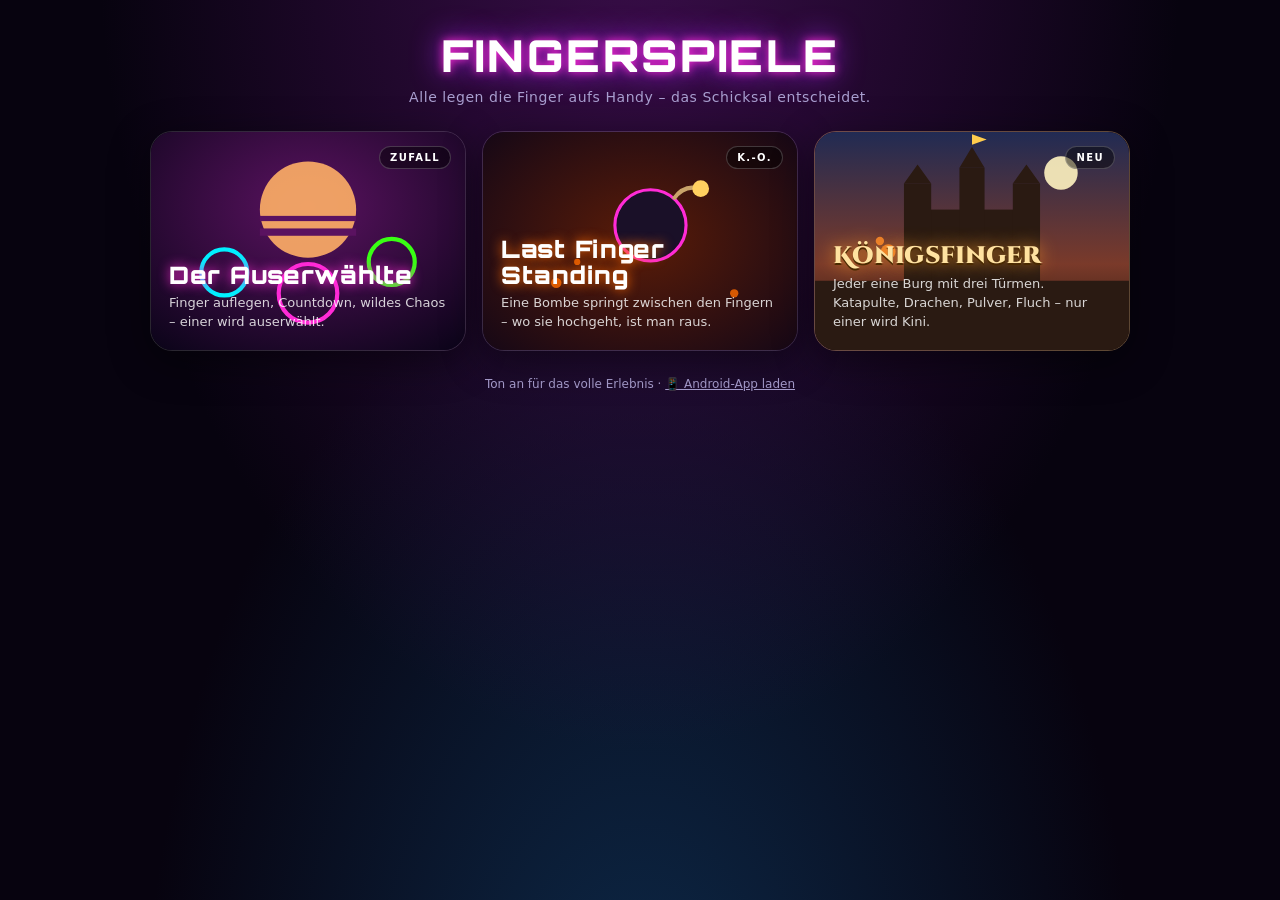
==== commit f83c1126: "Königsfinger fertig: Online-Modus, Android-App, Tests, README - Online: Worker mit Durable Objects (" ====
--- a/index.html
+++ b/index.html
@@ -60,6 +60,6 @@
       <path d="M150 20v-12l14 5-14 5" fill="#ffcc4d"/><g fill="#ff8a2a" opacity=".85"><circle cx="70" cy="120" r="7"/><circle cx="62" cy="110" r="4"/></g></svg>
     <span class="tag">Neu</span><h2>Königsfinger</h2><p>Jeder eine Burg mit drei Türmen. Katapulte, Drachen, Pulver, Fluch – nur einer wird Kini.</p></a>
 </main>
-<footer>Ton an für das volle Erlebnis</footer>
+<footer>Ton an für das volle Erlebnis · <a href="koenigsfinger.apk" download style="color:inherit">📱 Android-App laden</a></footer>
 </body>
 </html>
